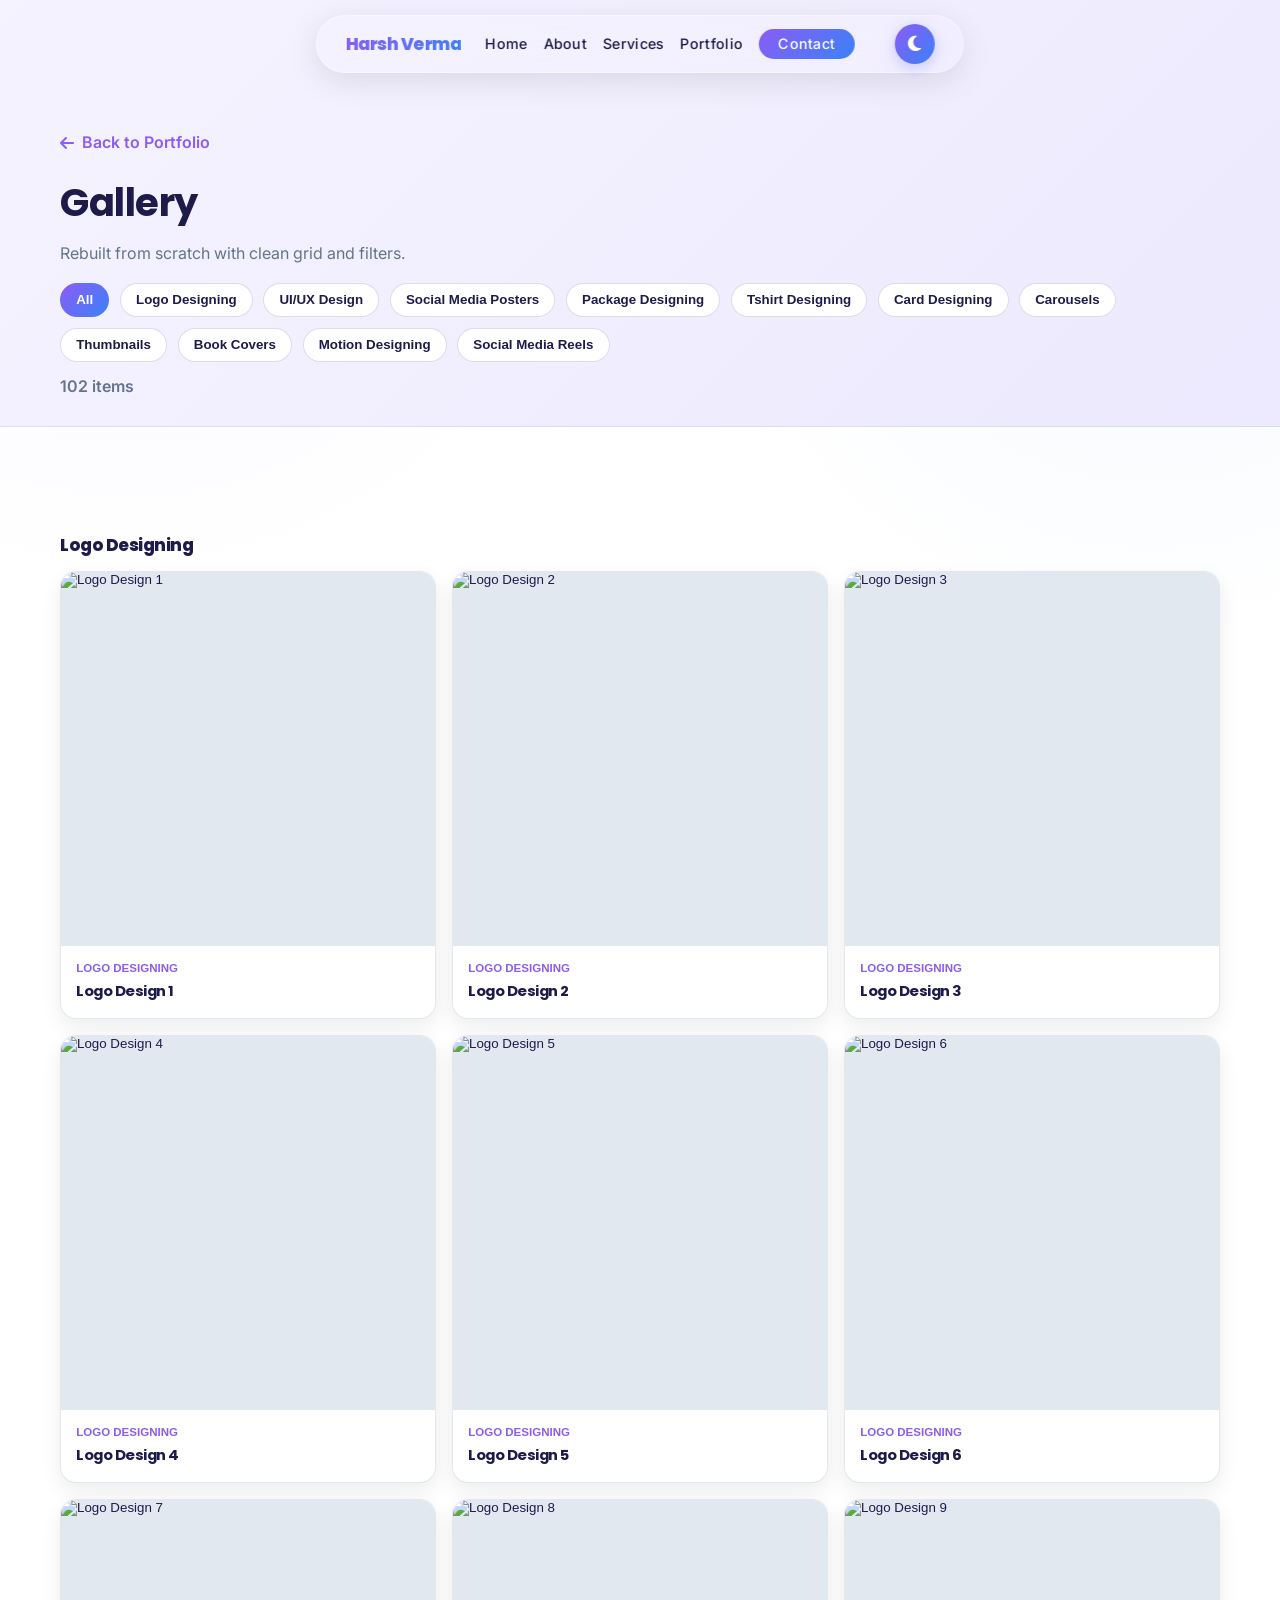
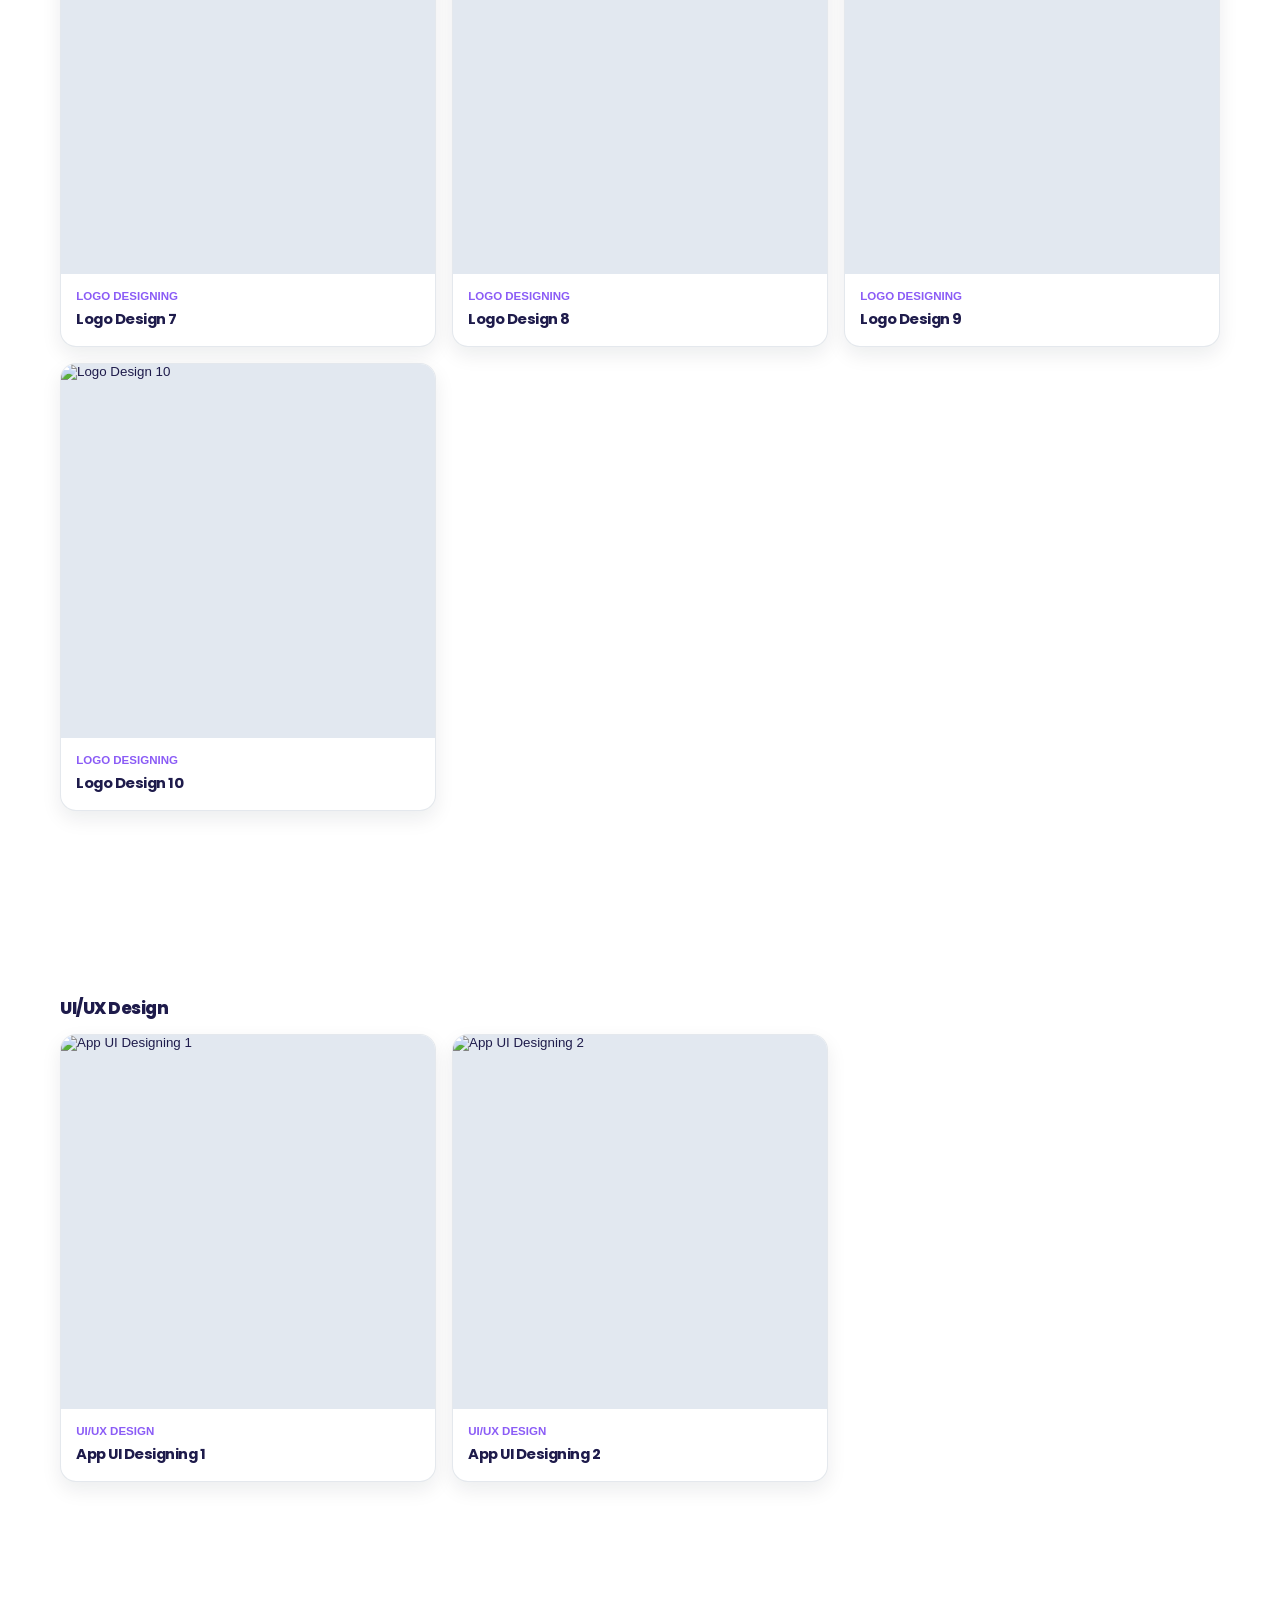
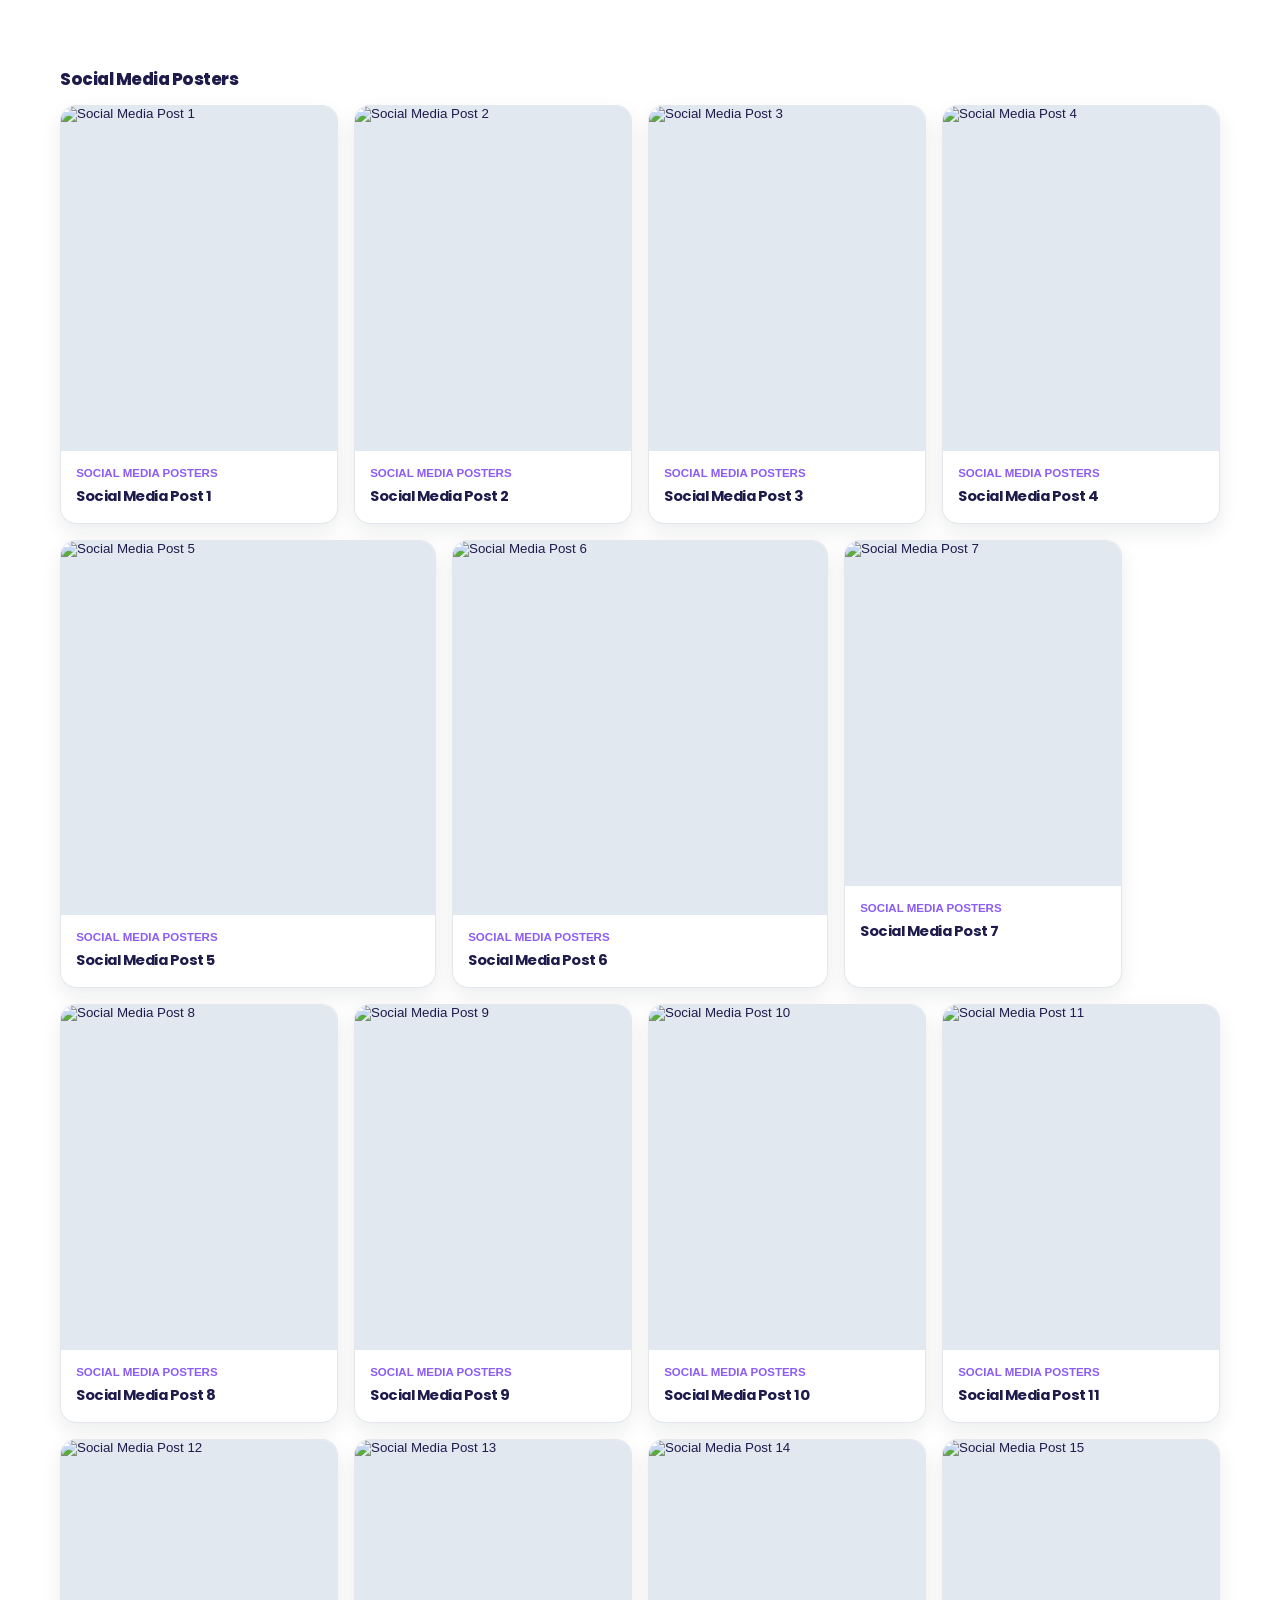
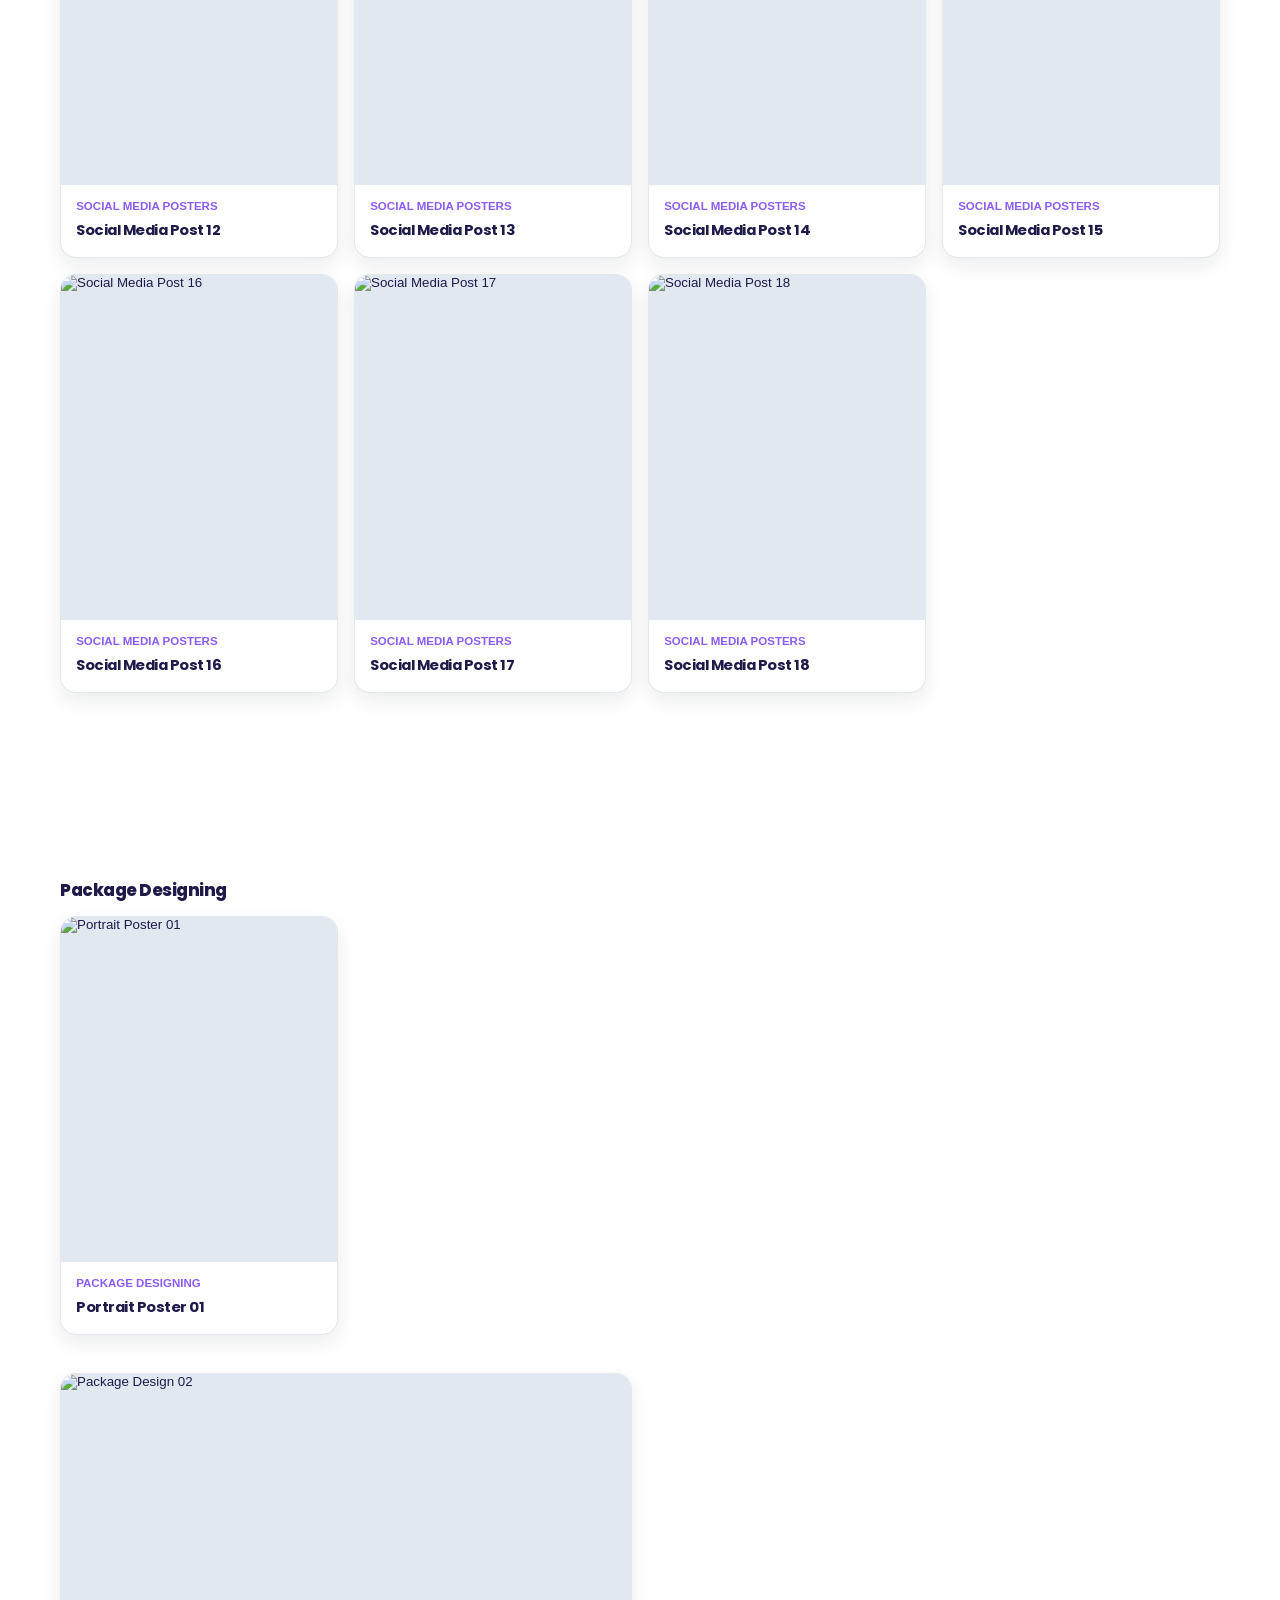
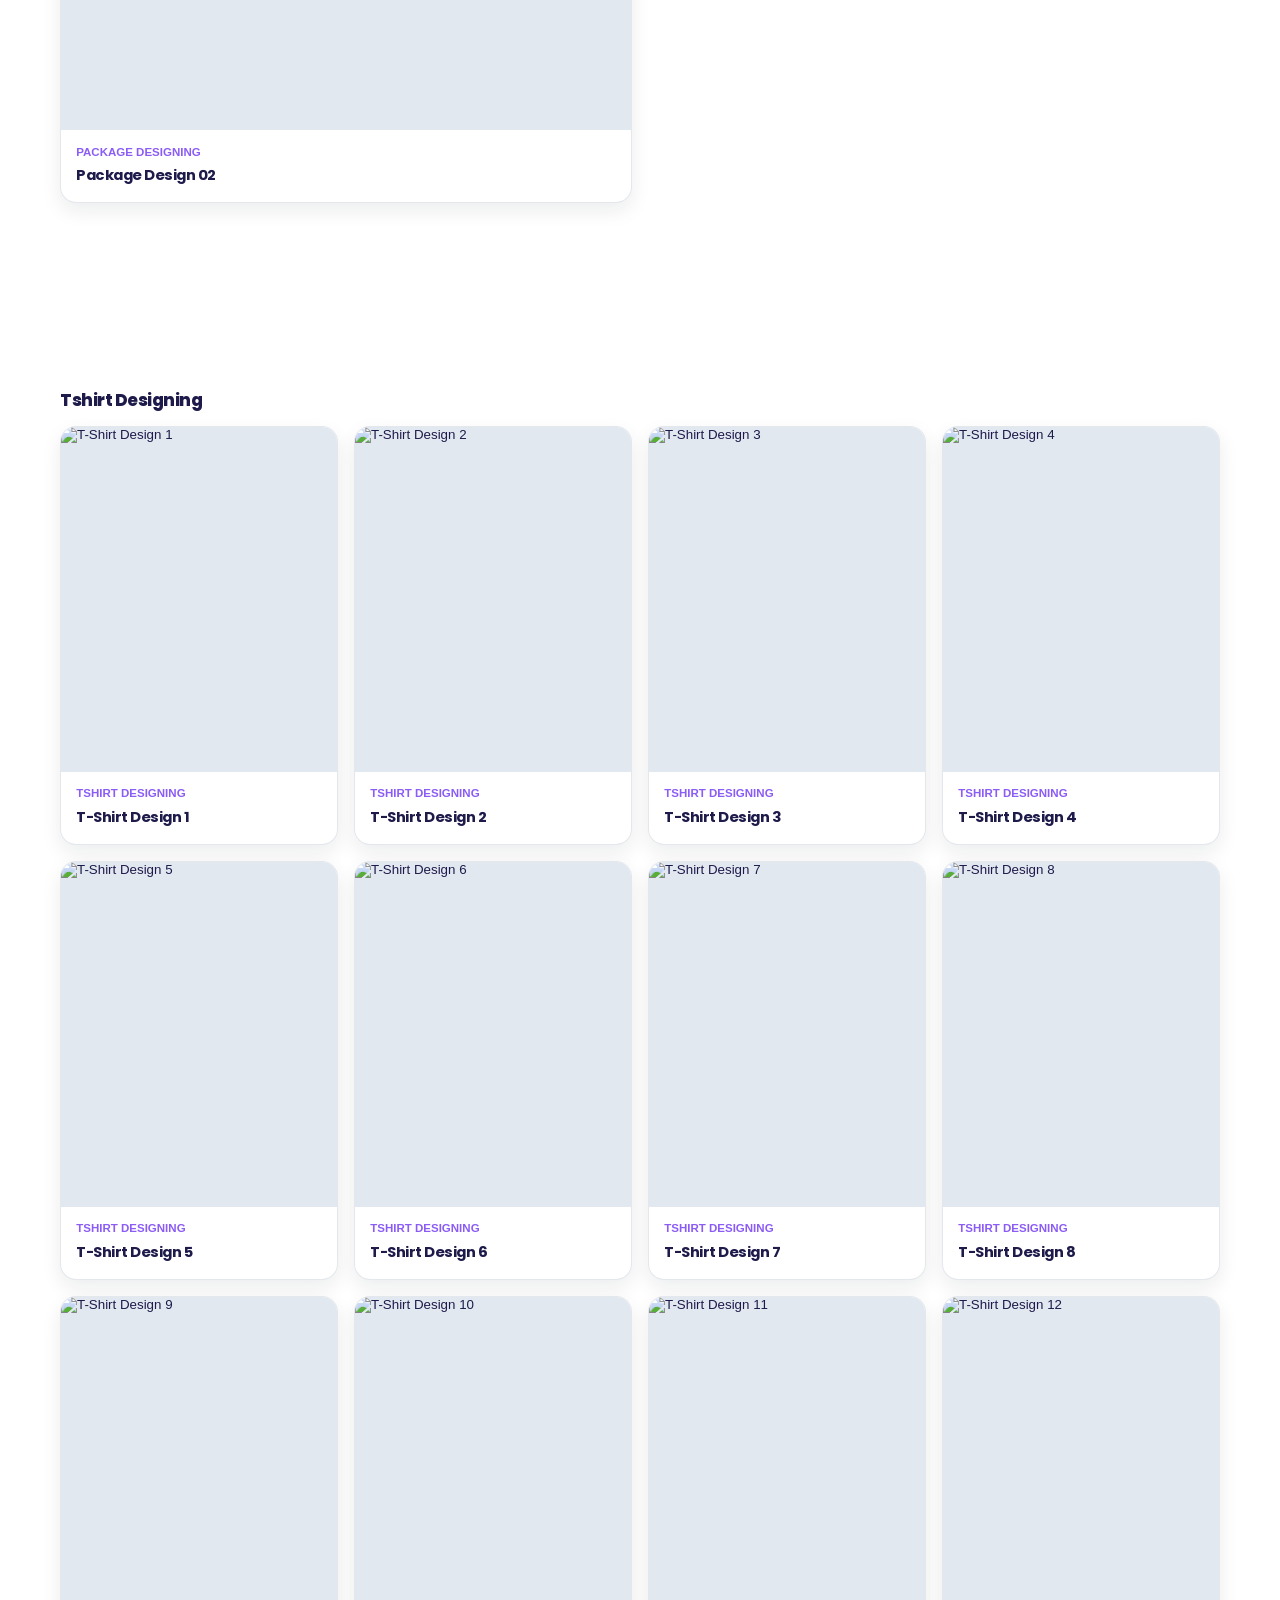
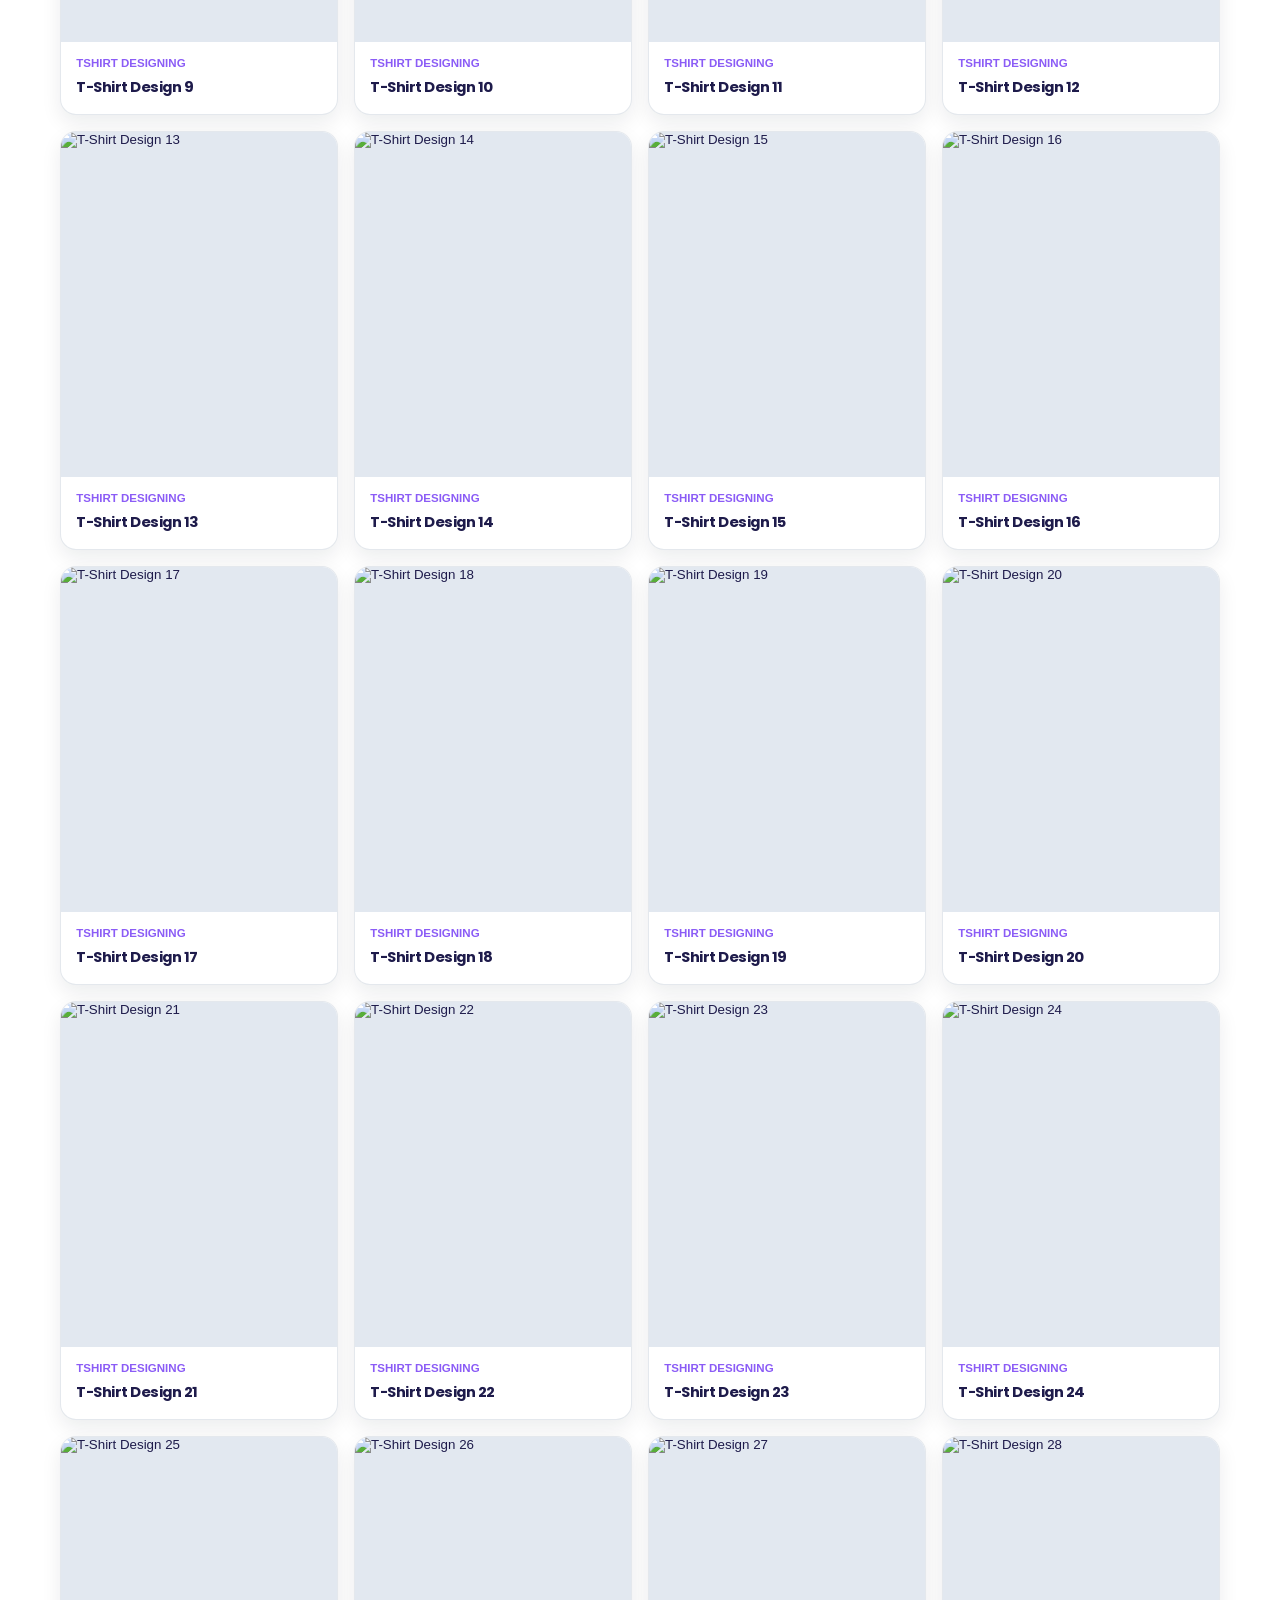
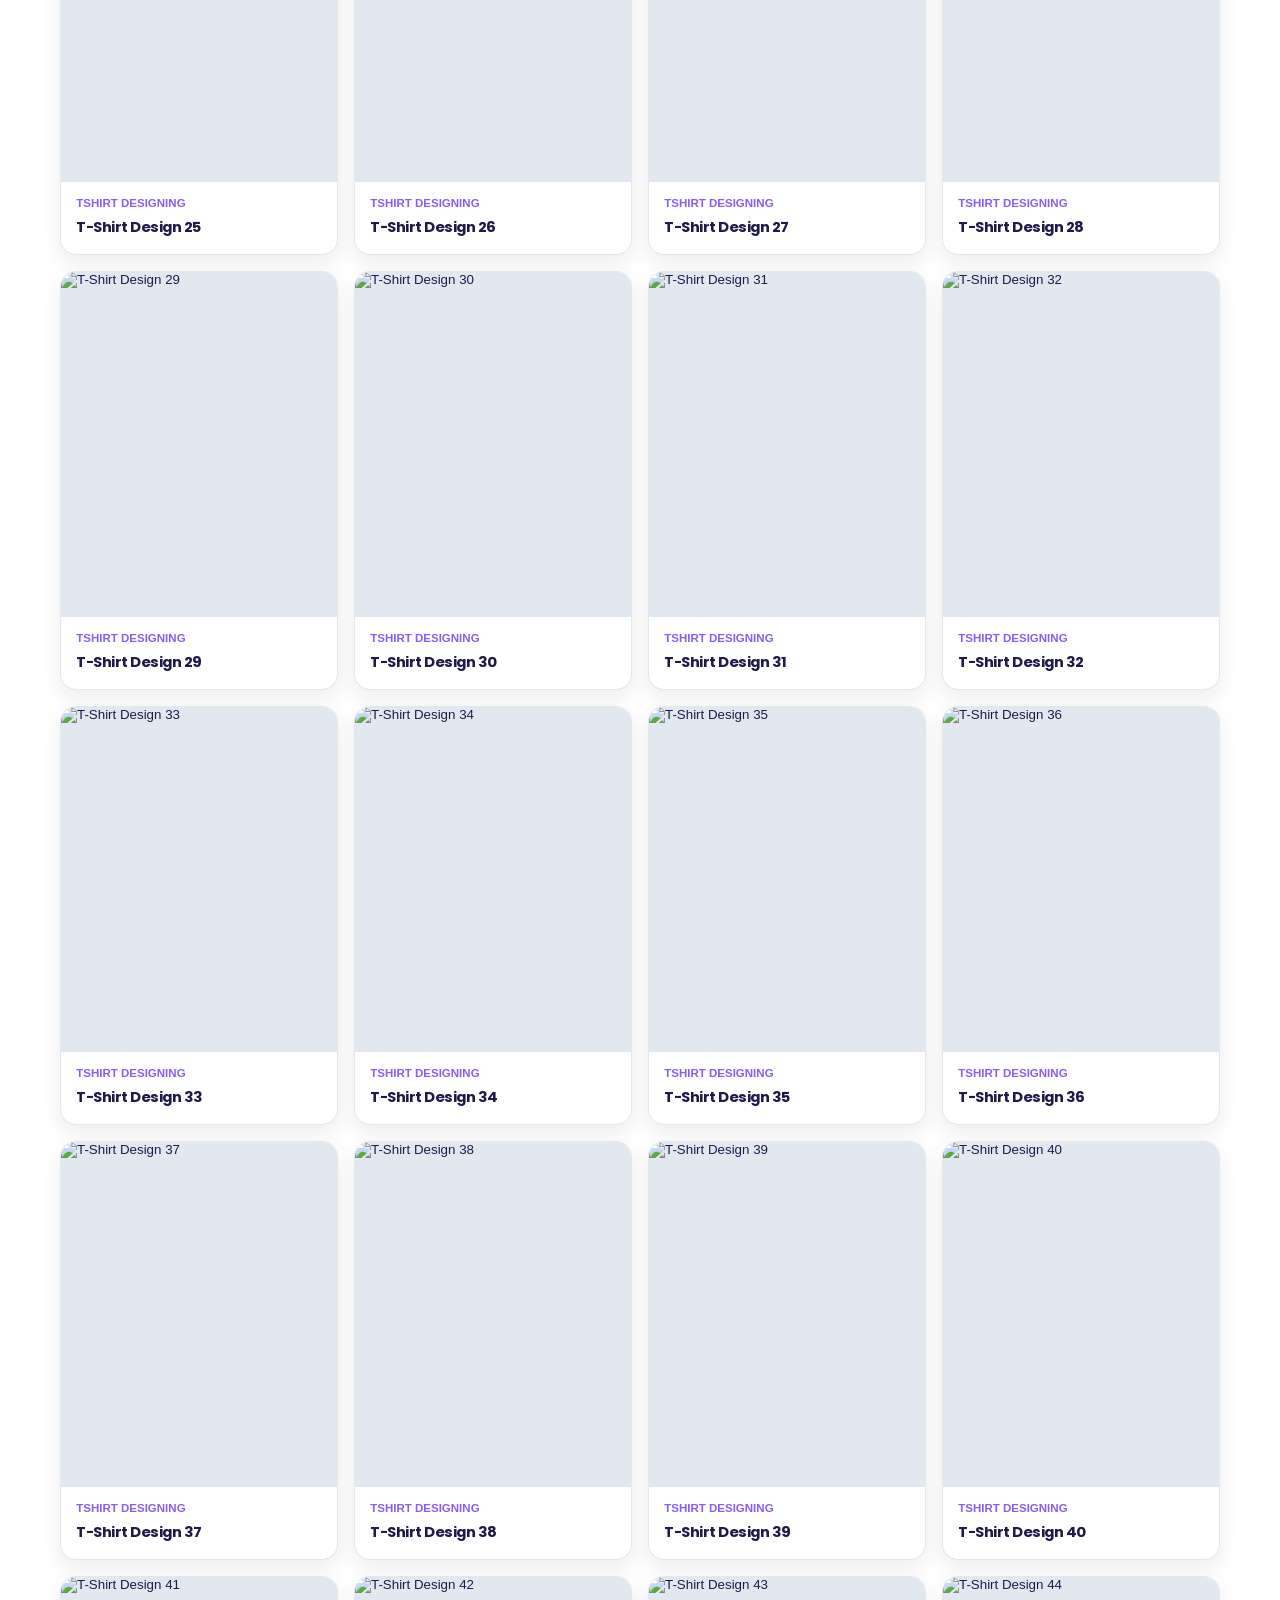
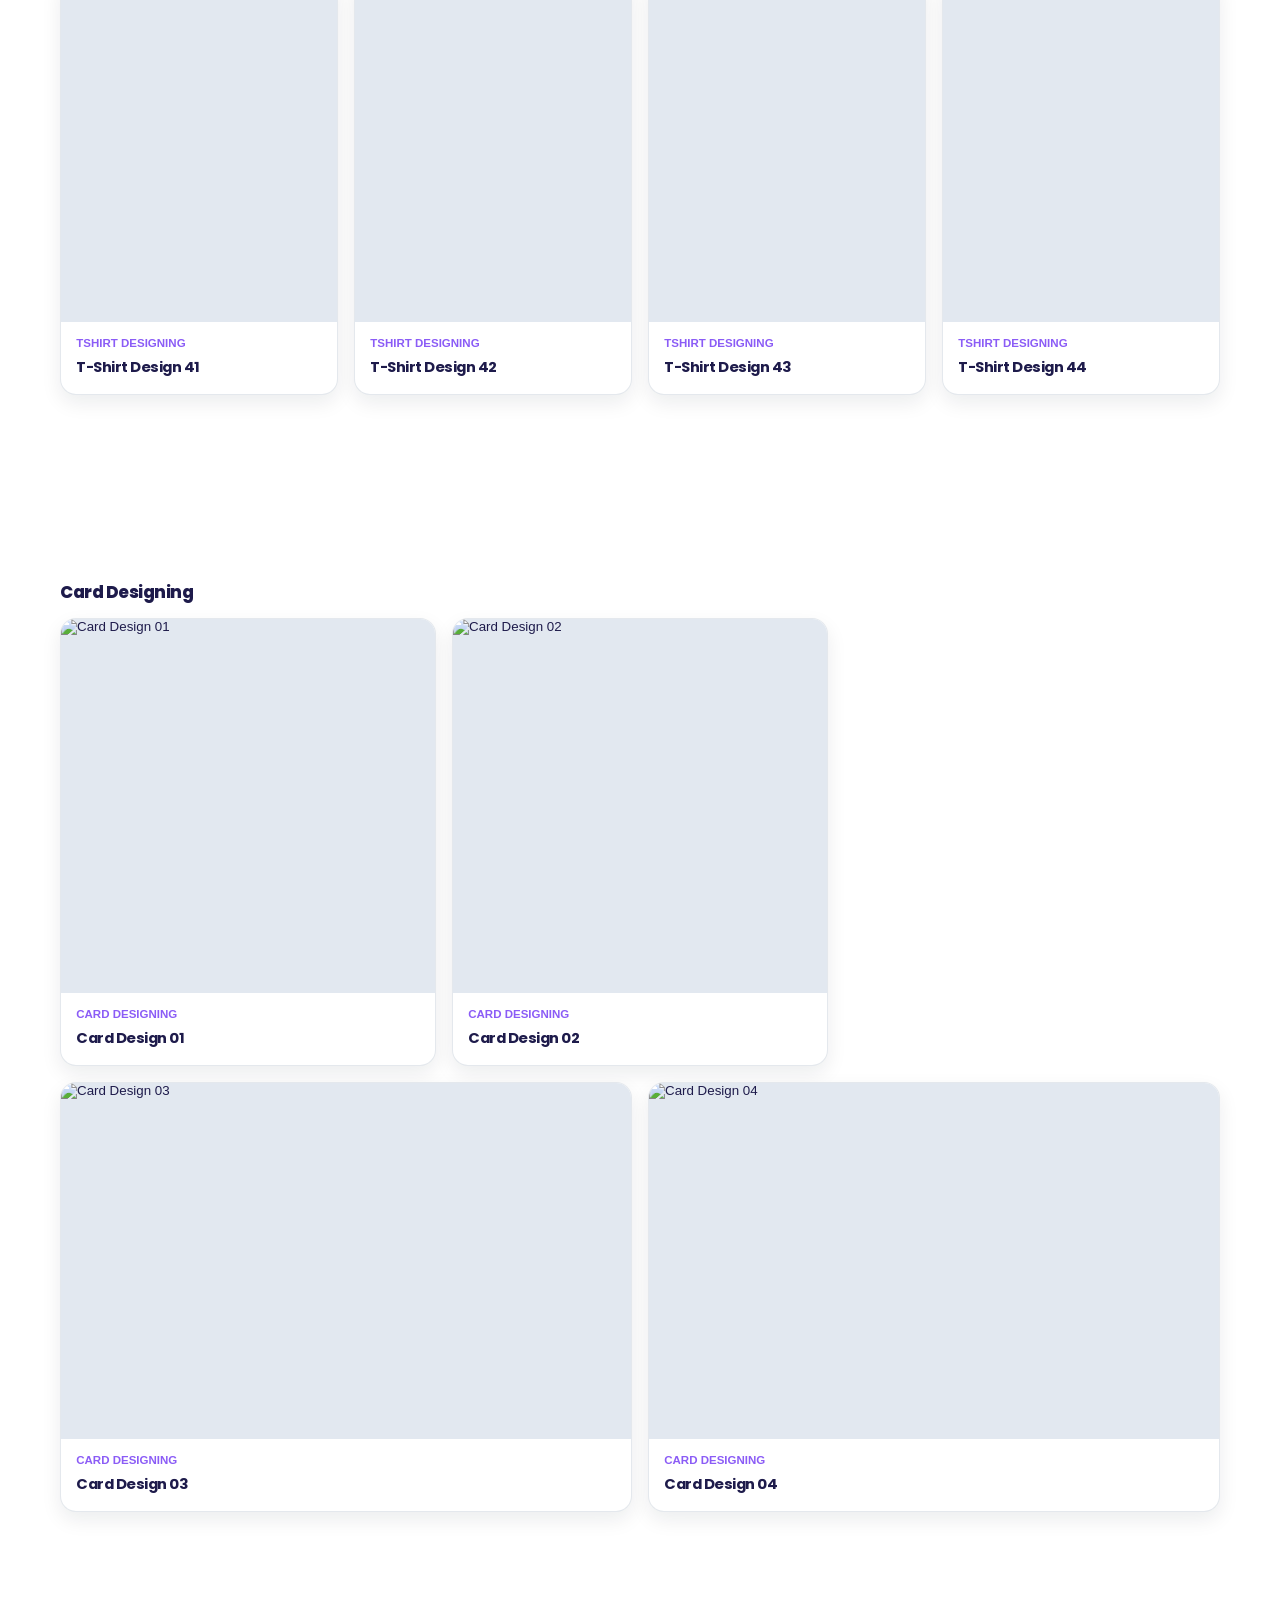
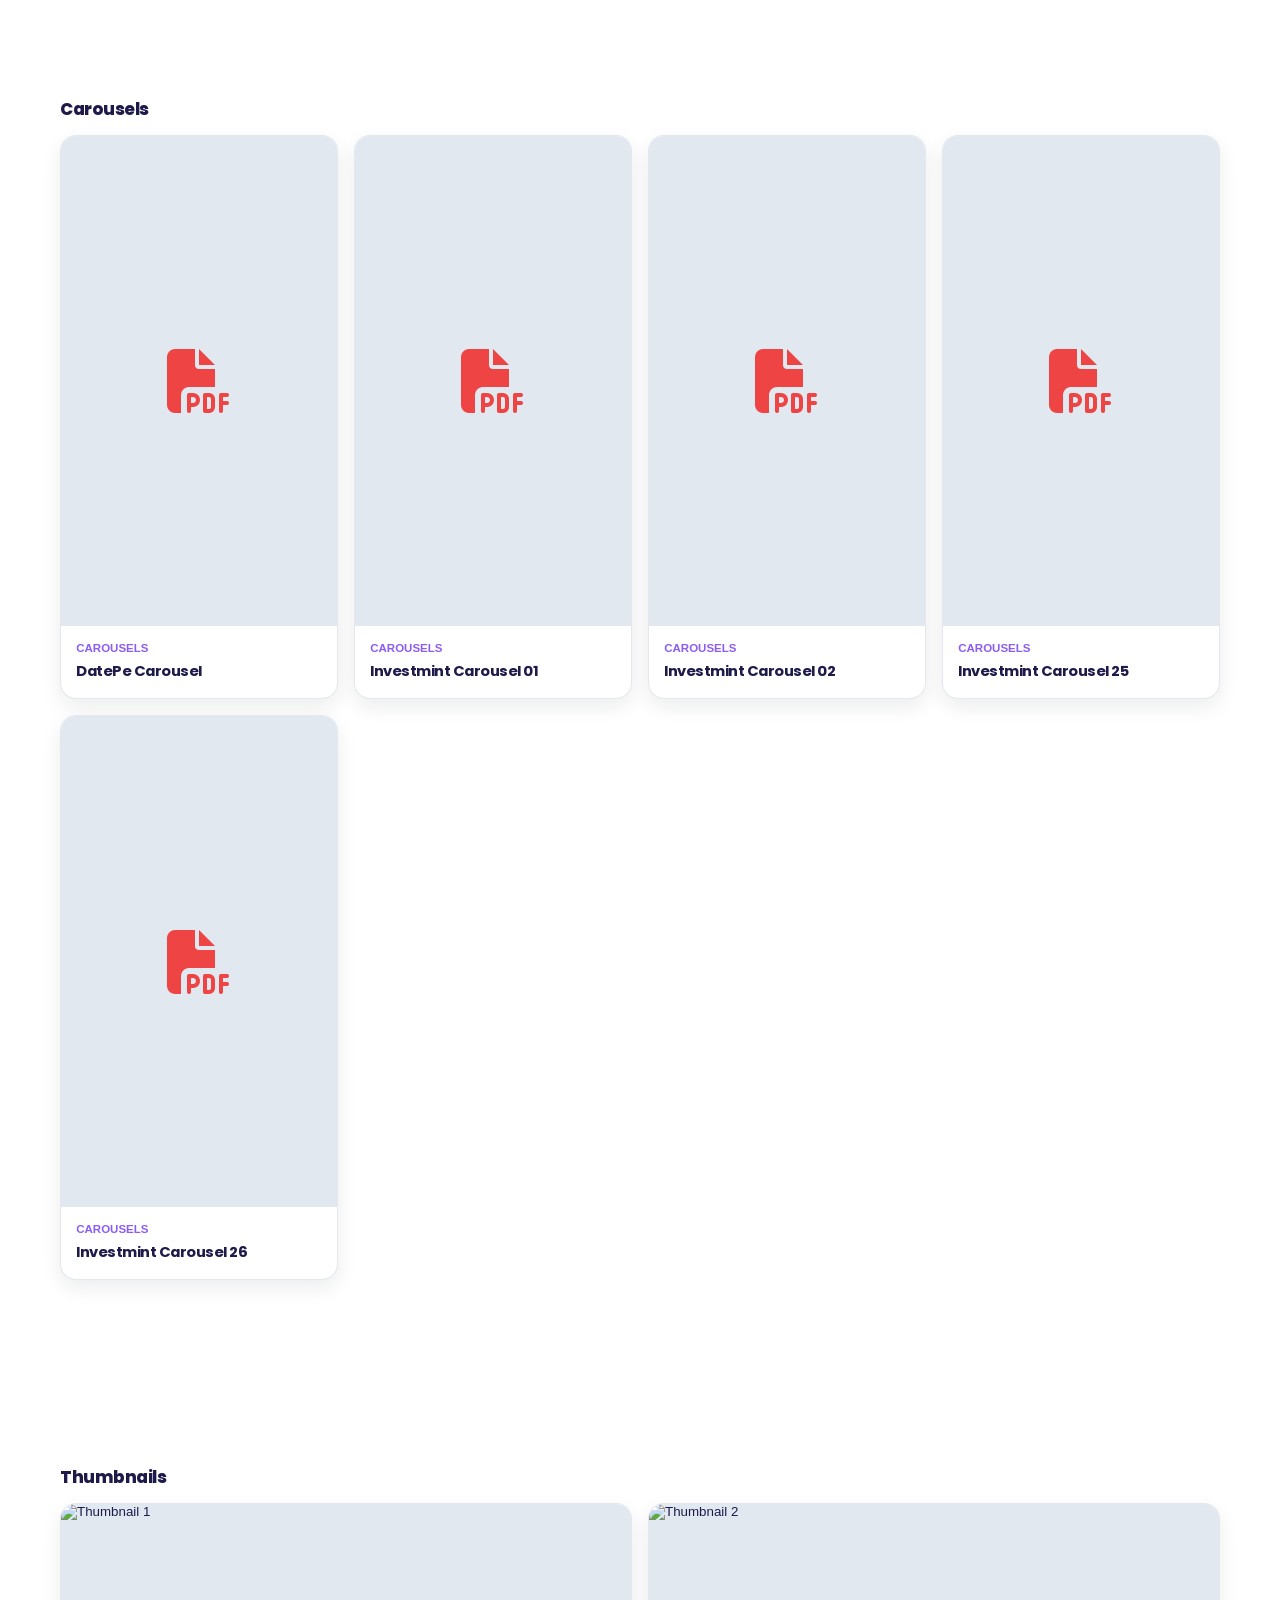
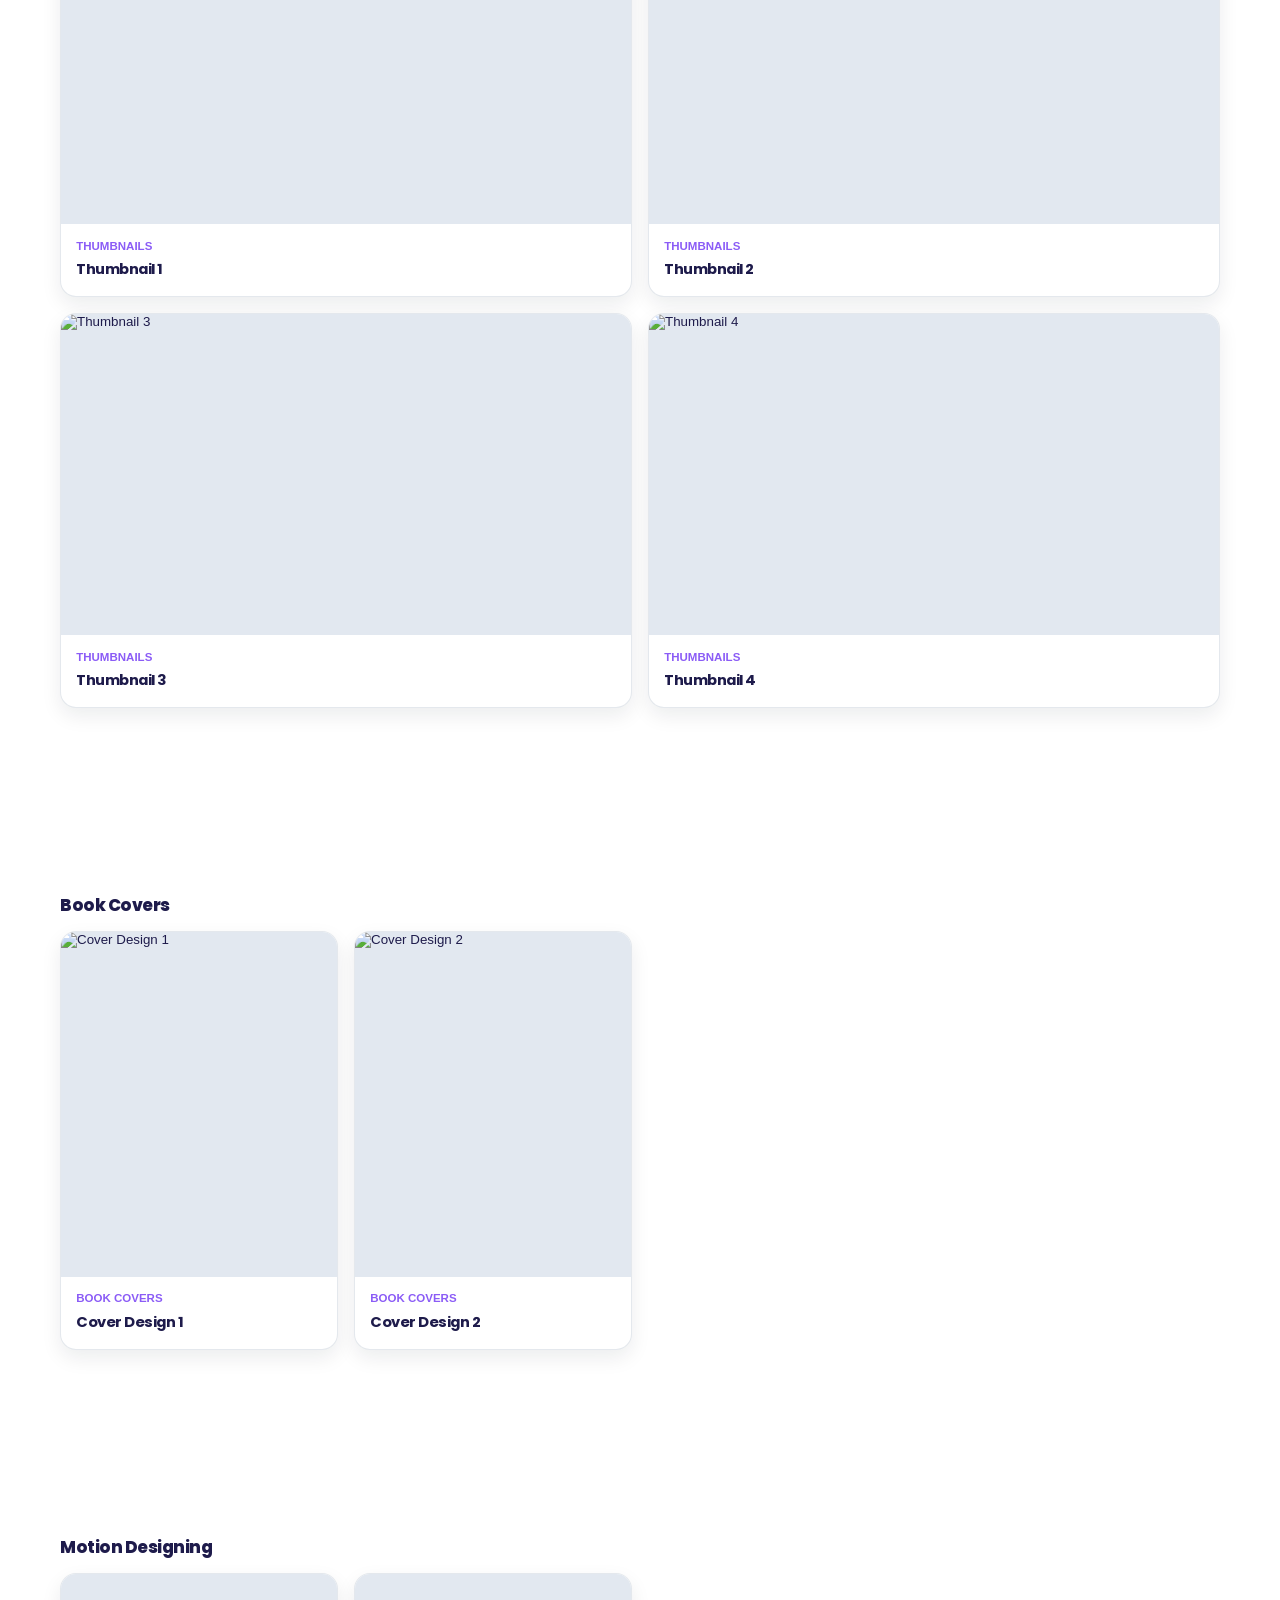
==== portfolio-gallery.html @ 165003ca "Add files via upload" ====
<!DOCTYPE html>
<html lang="en">
<head>
    <meta charset="UTF-8">
    <meta name="viewport" content="width=device-width, initial-scale=1.0">
    <meta name="description" content="Explore Harsh Verma's complete creative portfolio featuring 50+ projects including graphic designs, video edits, t-shirt designs, logos, social media content, and more.">
    <meta name="keywords" content="portfolio gallery, design showcase, video projects, creative work, graphic design portfolio">
    <title>Complete Portfolio Gallery - Harsh Verma | All Creative Projects</title>
    <link rel="stylesheet" href="style.css">
    <link rel="stylesheet" href="gallery-style.css">
    <link rel="stylesheet" href="gallery-rebuild.css">
    <link rel="stylesheet" href="https://cdnjs.cloudflare.com/ajax/libs/font-awesome/6.4.0/css/all.min.css">
    <link rel="stylesheet" href="gallery-v2.css">
    <link rel="preconnect" href="https://fonts.googleapis.com">
    <link rel="preconnect" href="https://fonts.gstatic.com" crossorigin>
    <link href="https://fonts.googleapis.com/css2?family=Inter:wght@300;400;500;600;700;800;900&family=Poppins:wght@300;400;500;600;700;800;900&display=swap" rel="stylesheet">
</head>
<body class="rg2-page">
    <!-- Navigation -->
    <nav class="navbar">
        <div class="container">
            <div class="logo">
                <h2>Harsh Verma</h2>
            </div>
            <ul class="nav-links">
                <li><a href="index.html#home">Home</a></li>
                <li><a href="index.html#about">About</a></li>
                <li><a href="index.html#services">Services</a></li>
                <li><a href="index.html#portfolio">Portfolio</a></li>
                <li><a href="index.html#contact" class="btn-contact">Contact</a></li>
            </ul>
            <div class="theme-toggle" id="themeToggle">
                <i class="fas fa-moon"></i>
            </div>
            <div class="hamburger">
                <span></span>
                <span></span>
                <span></span>
            </div>
        </div>
    </nav>

    <section class="rg2-header">
        <div class="container">
            <a href="index.html#portfolio" class="rg2-back"><i class="fas fa-arrow-left"></i> Back to Portfolio</a>
            <h1>Gallery</h1>
            <p>Rebuilt from scratch with clean grid and filters.</p>
            <div class="rg2-filters" id="rg2Filters">
                <button class="active" data-filter="all">All</button>
                <button data-filter="logo-designing">Logo Designing</button>
                <button data-filter="ui-ux-design">UI/UX Design</button>
                <button data-filter="social-media-posters">Social Media Posters</button>
                <button data-filter="package-designing">Package Designing</button>
                <button data-filter="tshirt-designing">Tshirt Designing</button>
                <button data-filter="card-designing">Card Designing</button>
                <button data-filter="carousels">Carousels</button>
                <button data-filter="thumbnails">Thumbnails</button>
                <button data-filter="book-covers">Book Covers</button>
                <button data-filter="motion-designing">Motion Designing</button>
                <button data-filter="social-media-reels">Social Media Reels</button>
            </div>
            <p class="rg2-count" id="rg2Count">0 items</p>
        </div>
    </section>

    <main class="rg2-main">
        <div class="container">
            <div class="rg2-grid" id="rg2Grid"></div>
        </div>
    </main>

    <div class="rg2-lightbox" id="rg2Lightbox" aria-hidden="true">
        <button class="rg2-close" id="rg2Close" aria-label="Close"><i class="fas fa-times"></i></button>
        <button class="rg2-nav prev" id="rg2Prev" aria-label="Previous"><i class="fas fa-chevron-left"></i></button>
        <button class="rg2-nav next" id="rg2Next" aria-label="Next"><i class="fas fa-chevron-right"></i></button>
        <div class="rg2-lightbox-content">
            <img id="rg2Image" alt="Preview">
            <video id="rg2Video" controls playsinline></video>
            <p id="rg2Caption"></p>
        </div>
    </div>

    <!-- Gallery Header -->
    <section class="gallery-header">
        <div class="container">
            <a href="index.html#portfolio" class="back-link">
                <i class="fas fa-arrow-left"></i> Back to Portfolio
            </a>
            <h1 class="gallery-title">Creative Portfolio</h1>
            <p class="gallery-subtitle">A comprehensive showcase of my design work, video projects, and creative endeavors</p>
            
            <!-- Filter Tabs -->
            <div class="gallery-filters">
                <button class="filter-btn active" data-filter="all">
                    <i class="fas fa-th"></i> All
                </button>
                <button class="filter-btn" data-filter="thumbnail">
                    <i class="fas fa-image"></i> Thumbnails
                </button>
                <button class="filter-btn" data-filter="carousels">
                    <i class="fas fa-layer-group"></i> Carousels
                </button>
                <button class="filter-btn" data-filter="logo">
                    <i class="fas fa-gem"></i> Logo
                </button>
                <button class="filter-btn" data-filter="reels">
                    <i class="fas fa-film"></i> Reels
                </button>
                <button class="filter-btn" data-filter="motion-designing">
                    <i class="fas fa-wand-magic-sparkles"></i> Motion Designing
                </button>
                <button class="filter-btn" data-filter="video-editing">
                    <i class="fas fa-video"></i> Video Editing
                </button>
                <button class="filter-btn" data-filter="posters">
                    <i class="fas fa-file-image"></i> Posters
                </button>
            </div>
        </div>
    </section>

    <!-- Featured Work Section -->
    <section class="featured-section">
        <div class="container">
            <div class="featured-header">
                <span class="section-badge">Featured</span>
                <h2>Best Work</h2>
                <p>Showcasing my most impactful and creative projects</p>
            </div>

            <div class="featured-grid">
                <!-- Featured Item 1 - Large -->
                <div class="featured-item featured-large">
                    <div class="featured-image">
                        <img src="gallery/67e3d948bc11066bee9e7d9a_Black Vintage Cowgirl Illustration T-shirt Design-p-500.png" alt="Featured T-shirt Design">
                        <div class="featured-overlay">
                            <span class="featured-tag">Apparel Design</span>
                            <h3>Vintage Cowgirl Collection</h3>
                            <p>Unique vintage-inspired t-shirt design featuring bold illustrations and classic western aesthetics</p>
                            <button class="featured-btn" onclick="openLightbox('gallery/67e3d948bc11066bee9e7d9a_Black Vintage Cowgirl Illustration T-shirt Design-p-500.png', 'image')">
                                <span>View Full Size</span>
                                <i class="fas fa-arrow-right"></i>
                            </button>
                        </div>
                    </div>
                </div>

                <!-- Featured Item 2 -->
                <div class="featured-item">
                    <div class="featured-image">
                        <img src="gallery/67e506d547947274e8cd16c5_Black and White Monogram Logo.png" alt="Black and White Monogram Logo">
                        <div class="featured-overlay">
                            <span class="featured-tag">Branding</span>
                            <h3>Black and White Monogram Logo</h3>
                            <p>Minimalist black and white logo with timeless appeal</p>
                            <button class="featured-btn" onclick="openLightbox('gallery/67e506d547947274e8cd16c5_Black and White Monogram Logo.png', 'image')">
                                <span>View</span>
                                <i class="fas fa-arrow-right"></i>
                            </button>
                        </div>
                    </div>
                </div>

                <!-- Featured Item 3 -->
                <div class="featured-item">
                    <div class="featured-image">
                        <img src="gallery/CUSTOMIZE VECTOR ART.png" alt="Featured Vector Art">
                        <div class="featured-overlay">
                            <span class="featured-tag">Illustration</span>
                            <h3>Custom Vector Art</h3>
                            <p>Detailed vector illustration with modern aesthetics</p>
                            <button class="featured-btn" onclick="openLightbox('gallery/CUSTOMIZE VECTOR ART.png', 'image')">
                                <span>View</span>
                                <i class="fas fa-arrow-right"></i>
                            </button>
                        </div>
                    </div>
                </div>

                <!-- Featured Item 4 - Wide -->
                <div class="featured-item featured-wide">
                    <div class="featured-image">
                        <img src="gallery/67e3d98c6954ac8098702932_White and Grey Vintage Money Streetwear T-shirt Design-p-500.png" alt="Featured Streetwear">
                        <div class="featured-overlay">
                            <span class="featured-tag">Streetwear</span>
                            <h3>Money Streetwear Design</h3>
                            <p>Bold streetwear design combining vintage elements with contemporary style</p>
                            <button class="featured-btn" onclick="openLightbox('gallery/67e3d98c6954ac8098702932_White and Grey Vintage Money Streetwear T-shirt Design-p-500.png', 'image')">
                                <span>View Full Size</span>
                                <i class="fas fa-arrow-right"></i>
                            </button>
                        </div>
                    </div>
                </div>

                <!-- Featured Item 5 -->
                <div class="featured-item">
                    <div class="featured-image">
                        <img src="gallery/67e504b4c34467f09b9ddffb_Book Cover Epub-p-500.jpg" alt="Featured Book Cover">
                        <div class="featured-overlay">
                            <span class="featured-tag">Publishing</span>
                            <h3>Book Cover Design</h3>
                            <p>Professional book cover with eye-catching design</p>
                            <button class="featured-btn" onclick="openLightbox('gallery/67e504b4c34467f09b9ddffb_Book Cover Epub-p-500.jpg', 'image')">
                                <span>View</span>
                                <i class="fas fa-arrow-right"></i>
                            </button>
                        </div>
                    </div>
                </div>

                <!-- Featured Video -->
                <div class="featured-item">
                    <div class="featured-image">
                        <video src="gallery/Disappearing Trigger Effect.mov" poster="gallery/1.jpg"></video>
                        <div class="video-badge">
                            <i class="fas fa-play"></i>
                            <span>Video</span>
                        </div>
                        <div class="featured-overlay">
                            <span class="featured-tag">Psychology</span>
                            <h3>Disappearing Trigger Effect</h3>
                            <p>Educational video on psychological concepts</p>
                            <button class="featured-btn" onclick="openLightbox('gallery/Disappearing Trigger Effect.mov', 'video')">
                                <span>Watch</span>
                                <i class="fas fa-play"></i>
                            </button>
                        </div>
                    </div>
                </div>
            </div>
        </div>
    </section>

    <!-- Gallery Grid -->
    <section class="gallery-section">
        <div class="container">
            <div class="gallery-grid" id="galleryGrid">
                <!-- All Images from Gallery Folder -->
                <div class="gallery-item" data-type="image">
                    <div class="gallery-item-inner">
                        <img src="gallery/1.jpg" alt="Design 1">
                        <div class="gallery-overlay">
                            <span class="item-type">Design</span>
                            <h3>Professional Work</h3>
                            <button class="view-btn" onclick="openLightbox('gallery/1.jpg', 'image')">
                                <i class="fas fa-search-plus"></i>
                            </button>
                        </div>
                    </div>
                </div>

                <div class="gallery-item" data-type="image">
                    <div class="gallery-item-inner">
                        <img src="gallery/1.png" alt="Design 2">
                        <div class="gallery-overlay">
                            <span class="item-type">Branding</span>
                            <h3>Logo Collection</h3>
                            <button class="view-btn" onclick="openLightbox('gallery/1.png', 'image')">
                                <i class="fas fa-search-plus"></i>
                            </button>
                        </div>
                    </div>
                </div>

                <div class="gallery-item" data-type="image">
                    <div class="gallery-item-inner">
                        <img src="gallery/2.png" alt="Design 3">
                        <div class="gallery-overlay">
                            <span class="item-type">Image</span>
                            <h3>Logo Design</h3>
                            <button class="view-btn" onclick="openLightbox('gallery/2.png', 'image')">
                                <i class="fas fa-search-plus"></i>
                            </button>
                        </div>
                    </div>
                </div>

                <div class="gallery-item" data-type="image">
                    <div class="gallery-item-inner">
                        <img src="gallery/3.png" alt="Design 4">
                        <div class="gallery-overlay">
                            <span class="item-type">Image</span>
                            <h3>Vector Art</h3>
                            <button class="view-btn" onclick="openLightbox('gallery/3.png', 'image')">
                                <i class="fas fa-search-plus"></i>
                            </button>
                        </div>
                    </div>
                </div>

                <div class="gallery-item" data-type="image">
                    <div class="gallery-item-inner">
                        <img src="gallery/4.jpg" alt="Design 5">
                        <div class="gallery-overlay">
                            <span class="item-type">Image</span>
                            <h3>Illustration</h3>
                            <button class="view-btn" onclick="openLightbox('gallery/4.jpg', 'image')">
                                <i class="fas fa-search-plus"></i>
                            </button>
                        </div>
                    </div>
                </div>

                <div class="gallery-item" data-type="image">
                    <div class="gallery-item-inner">
                        <img src="gallery/67e3d948bc11066bee9e7d9a_Black Vintage Cowgirl Illustration T-shirt Design-p-500.png" alt="T-shirt Design">
                        <div class="gallery-overlay">
                            <span class="item-type">Apparel</span>
                            <h3>Vintage Cowgirl T-Shirt</h3>
                            <button class="view-btn" onclick="openLightbox('gallery/67e3d948bc11066bee9e7d9a_Black Vintage Cowgirl Illustration T-shirt Design-p-500.png', 'image')">
                                <i class="fas fa-search-plus"></i>
                            </button>
                        </div>
                    </div>
                </div>

                <div class="gallery-item" data-type="image">
                    <div class="gallery-item-inner">
                        <img src="gallery/67e3d98c6954ac8098702932_White and Grey Vintage Money Streetwear T-shirt Design-p-500.png" alt="Streetwear Design">
                        <div class="gallery-overlay">
                            <span class="item-type">Apparel</span>
                            <h3>Money Streetwear Design</h3>
                            <button class="view-btn" onclick="openLightbox('gallery/67e3d98c6954ac8098702932_White and Grey Vintage Money Streetwear T-shirt Design-p-500.png', 'image')">
                                <i class="fas fa-search-plus"></i>
                            </button>
                        </div>
                    </div>
                </div>

                <div class="gallery-item" data-type="image">
                    <div class="gallery-item-inner">
                        <img src="gallery/67e50419ceae768fbcebc54b_1-p-500.webp" alt="Web Design">
                        <div class="gallery-overlay">
                            <span class="item-type">Image</span>
                            <h3>Web Design</h3>
                            <button class="view-btn" onclick="openLightbox('gallery/67e50419ceae768fbcebc54b_1-p-500.webp', 'image')">
                                <i class="fas fa-search-plus"></i>
                            </button>
                        </div>
                    </div>
                </div>

                <div class="gallery-item" data-type="image">
                    <div class="gallery-item-inner">
                        <img src="gallery/67e504b4c34467f09b9ddffb_Book Cover Epub-p-500.jpg" alt="Book Cover">
                        <div class="gallery-overlay">
                            <span class="item-type">Publishing</span>
                            <h3>Book Cover Design</h3>
                            <button class="view-btn" onclick="openLightbox('gallery/67e504b4c34467f09b9ddffb_Book Cover Epub-p-500.jpg', 'image')">
                                <i class="fas fa-search-plus"></i>
                            </button>
                        </div>
                    </div>
                </div>

                <div class="gallery-item" data-type="image">
                    <div class="gallery-item-inner">
                        <img src="gallery/CMS INVESTMINT/67e504b4c34467f09b9ddffb_Book Cover Epub-p-500 (1).jpg" alt="Book Cover Variant">
                        <div class="gallery-overlay">
                            <span class="item-type">Publishing</span>
                            <h3>Book Cover Variant</h3>
                            <button class="view-btn" onclick="openLightbox('gallery/CMS INVESTMINT/67e504b4c34467f09b9ddffb_Book Cover Epub-p-500 (1).jpg', 'image')">
                                <i class="fas fa-search-plus"></i>
                            </button>
                        </div>
                    </div>
                </div>

                <div class="gallery-item" data-type="image">
                    <div class="gallery-item-inner">
                        <img src="gallery/67e504b66b04f9d7154b42db_$10,000 Side Hustle-p-500.jpg" alt="Side Hustle">
                        <div class="gallery-overlay">
                            <span class="item-type">Image</span>
                            <h3>Marketing Design</h3>
                            <button class="view-btn" onclick="openLightbox('gallery/67e504b66b04f9d7154b42db_$10,000 Side Hustle-p-500.jpg', 'image')">
                                <i class="fas fa-search-plus"></i>
                            </button>
                        </div>
                    </div>
                </div>

                <div class="gallery-item" data-type="image">
                    <div class="gallery-item-inner">
                        <img src="gallery/67e50633d5fcce251c11c7c4_6-p-500.png" alt="Creative Design">
                        <div class="gallery-overlay">
                            <span class="item-type">Image</span>
                            <h3>Creative Art</h3>
                            <button class="view-btn" onclick="openLightbox('gallery/67e50633d5fcce251c11c7c4_6-p-500.png', 'image')">
                                <i class="fas fa-search-plus"></i>
                            </button>
                        </div>
                    </div>
                </div>

                <div class="gallery-item" data-type="image">
                    <div class="gallery-item-inner">
                        <img src="gallery/67e506d547947274e8cd16c5_Black and White Monogram Logo.png" alt="Black and White Monogram Logo">
                        <div class="gallery-overlay">
                            <span class="item-type">Image</span>
                            <h3>Black and White Monogram Logo</h3>
                            <button class="view-btn" onclick="openLightbox('gallery/67e506d547947274e8cd16c5_Black and White Monogram Logo.png', 'image')">
                                <i class="fas fa-search-plus"></i>
                            </button>
                        </div>
                    </div>
                </div>

                <div class="gallery-item" data-type="image">
                    <div class="gallery-item-inner">
                        <img src="gallery/CUSTOMIZE VECTOR ART.png" alt="Vector Art">
                        <div class="gallery-overlay">
                            <span class="item-type">Image</span>
                            <h3>Custom Vector Art</h3>
                            <button class="view-btn" onclick="openLightbox('gallery/CUSTOMIZE VECTOR ART.png', 'image')">
                                <i class="fas fa-search-plus"></i>
                            </button>
                        </div>
                    </div>
                </div>

                <div class="gallery-item" data-type="image">
                    <div class="gallery-item-inner">
                        <img src="gallery/photo_6129514610747885012_y.jpg" alt="Photo Design">
                        <div class="gallery-overlay">
                            <span class="item-type">Image</span>
                            <h3>Photo Design</h3>
                            <button class="view-btn" onclick="openLightbox('gallery/photo_6129514610747885012_y.jpg', 'image')">
                                <i class="fas fa-search-plus"></i>
                            </button>
                        </div>
                    </div>
                </div>

                <div class="gallery-item" data-type="image">
                    <div class="gallery-item-inner">
                        <img src="gallery/photo_6129514610747885015_y.jpg" alt="Photo Design 2">
                        <div class="gallery-overlay">
                            <span class="item-type">Image</span>
                            <h3>Creative Photo</h3>
                            <button class="view-btn" onclick="openLightbox('gallery/photo_6129514610747885015_y.jpg', 'image')">
                                <i class="fas fa-search-plus"></i>
                            </button>
                        </div>
                    </div>
                </div>

                <div class="gallery-item" data-type="image">
                    <div class="gallery-item-inner">
                        <img src="gallery/photo_6129514610747885018_y.jpg" alt="Photo Design 3">
                        <div class="gallery-overlay">
                            <span class="item-type">Image</span>
                            <h3>Photo Edit</h3>
                            <button class="view-btn" onclick="openLightbox('gallery/photo_6129514610747885018_y.jpg', 'image')">
                                <i class="fas fa-search-plus"></i>
                            </button>
                        </div>
                    </div>
                </div>

                <div class="gallery-item" data-type="image">
                    <div class="gallery-item-inner">
                        <img src="gallery/photo_6215087144016399167_y.jpg" alt="Photo Design 4">
                        <div class="gallery-overlay">
                            <span class="item-type">Image</span>
                            <h3>Design Work</h3>
                            <button class="view-btn" onclick="openLightbox('gallery/photo_6215087144016399167_y.jpg', 'image')">
                                <i class="fas fa-search-plus"></i>
                            </button>
                        </div>
                    </div>
                </div>

                <div class="gallery-item" data-type="image">
                    <div class="gallery-item-inner">
                        <img src="gallery/photo_6215087144016399168_y.jpg" alt="Photo Design 5">
                        <div class="gallery-overlay">
                            <span class="item-type">Image</span>
                            <h3>Design Portfolio</h3>
                            <button class="view-btn" onclick="openLightbox('gallery/photo_6215087144016399168_y.jpg', 'image')">
                                <i class="fas fa-search-plus"></i>
                            </button>
                        </div>
                    </div>
                </div>

                <div class="gallery-item" data-type="image">
                    <div class="gallery-item-inner">
                        <img src="gallery/CMS INVESTMINT/POST.png" alt="Social Media Post">
                        <div class="gallery-overlay">
                            <span class="item-type">Social Media</span>
                            <h3>Investment Content</h3>
                            <button class="view-btn" onclick="openLightbox('gallery/CMS INVESTMINT/POST.png', 'image')">
                                <i class="fas fa-search-plus"></i>
                            </button>
                        </div>
                    </div>
                </div>

                <div class="gallery-item" data-type="image">
                    <div class="gallery-item-inner">
                        <img src="gallery/CMS INVESTMINT/POST (1).png" alt="Social Media Post 2">
                        <div class="gallery-overlay">
                            <span class="item-type">Image</span>
                            <h3>Social Media Design</h3>
                            <button class="view-btn" onclick="openLightbox('gallery/CMS INVESTMINT/POST (1).png', 'image')">
                                <i class="fas fa-search-plus"></i>
                            </button>
                        </div>
                    </div>
                </div>

                <div class="gallery-item" data-type="image">
                    <div class="gallery-item-inner">
                        <img src="gallery/D1.png" alt="Design Work">
                        <div class="gallery-overlay">
                            <span class="item-type">Design</span>
                            <h3>Creative Design</h3>
                            <button class="view-btn" onclick="openLightbox('gallery/D1.png', 'image')">
                                <i class="fas fa-search-plus"></i>
                            </button>
                        </div>
                    </div>
                </div>

                <div class="gallery-item" data-type="image">
                    <div class="gallery-item-inner">
                        <img src="gallery/67e504b4c34467f09b9ddffb_Book Cover Epub-p-500.jpg" alt="Book Cover 2">
                        <div class="gallery-overlay">
                            <span class="item-type">Publishing</span>
                            <h3>Epub Book Cover</h3>
                            <button class="view-btn" onclick="openLightbox('gallery/67e504b4c34467f09b9ddffb_Book Cover Epub-p-500.jpg', 'image')">
                                <i class="fas fa-search-plus"></i>
                            </button>
                        </div>
                    </div>
                </div>

                <!-- All Videos from Gallery Folder -->
                <div class="gallery-item" data-type="video">
                    <div class="gallery-item-inner">
                        <video src="gallery/Disappearing Trigger Effect.mov" poster="gallery/1.jpg"></video>
                        <div class="gallery-overlay">
                            <span class="item-type">Psychology</span>
                            <h3>Disappearing Trigger Effect</h3>
                            <button class="view-btn" onclick="openLightbox('gallery/Disappearing Trigger Effect.mov', 'video')">
                                <i class="fas fa-play"></i>
                            </button>
                        </div>
                        <div class="video-indicator">
                            <i class="fas fa-play-circle"></i>
                        </div>
                    </div>
                </div>

                <div class="gallery-item" data-type="video">
                    <div class="gallery-item-inner">
                        <video src="gallery/document_6253750791346067424.mp4" poster="gallery/2.png"></video>
                        <div class="gallery-overlay">
                            <span class="item-type">Video Edit</span>
                            <h3>Creative Content 1</h3>
                            <button class="view-btn" onclick="openLightbox('gallery/document_6253750791346067424.mp4', 'video')">
                                <i class="fas fa-play"></i>
                            </button>
                        </div>
                        <div class="video-indicator">
                            <i class="fas fa-play-circle"></i>
                        </div>
                    </div>
                </div>

                <div class="gallery-item" data-type="video">
                    <div class="gallery-item-inner">
                        <video src="gallery/document_6253750791346067425.mp4" poster="gallery/3.png"></video>
                        <div class="gallery-overlay">
                            <span class="item-type">Video</span>
                            <h3>Video Project 2</h3>
                            <button class="view-btn" onclick="openLightbox('gallery/document_6253750791346067425.mp4', 'video')">
                                <i class="fas fa-play"></i>
                            </button>
                        </div>
                        <div class="video-indicator">
                            <i class="fas fa-play-circle"></i>
                        </div>
                    </div>
                </div>

                <div class="gallery-item" data-type="video">
                    <div class="gallery-item-inner">
                        <video src="gallery/document_6253750791346067426.mp4" poster="gallery/4.jpg"></video>
                        <div class="gallery-overlay">
                            <span class="item-type">Video</span>
                            <h3>Video Project 3</h3>
                            <button class="view-btn" onclick="openLightbox('gallery/document_6253750791346067426.mp4', 'video')">
                                <i class="fas fa-play"></i>
                            </button>
                        </div>
                        <div class="video-indicator">
                            <i class="fas fa-play-circle"></i>
                        </div>
                    </div>
                </div>

                <div class="gallery-item" data-type="video">
                    <div class="gallery-item-inner">
                        <video src="gallery/document_6253750791346067427.mp4" poster="gallery/1.png"></video>
                        <div class="gallery-overlay">
                            <span class="item-type">Video</span>
                            <h3>Video Project 4</h3>
                            <button class="view-btn" onclick="openLightbox('gallery/document_6253750791346067427.mp4', 'video')">
                                <i class="fas fa-play"></i>
                            </button>
                        </div>
                        <div class="video-indicator">
                            <i class="fas fa-play-circle"></i>
                        </div>
                    </div>
                </div>

                <div class="gallery-item" data-type="video">
                    <div class="gallery-item-inner">
                        <video src="gallery/document_6255618642558328277.mp4" poster="gallery/2.png"></video>
                        <div class="gallery-overlay">
                            <span class="item-type">Video</span>
                            <h3>Video Project 5</h3>
                            <button class="view-btn" onclick="openLightbox('gallery/document_6255618642558328277.mp4', 'video')">
                                <i class="fas fa-play"></i>
                            </button>
                        </div>
                        <div class="video-indicator">
                            <i class="fas fa-play-circle"></i>
                        </div>
                    </div>
                </div>

                <div class="gallery-item" data-type="video">
                    <div class="gallery-item-inner">
                        <video src="gallery/Emotional Scar Planting – किसी के दिमाग में ऐसी छा.mov" poster="gallery/3.png"></video>
                        <div class="gallery-overlay">
                            <span class="item-type">Video</span>
                            <h3>Emotional Scar Planting</h3>
                            <button class="view-btn" onclick="openLightbox('gallery/Emotional Scar Planting – किसी के दिमाग में ऐसी छा.mov', 'video')">
                                <i class="fas fa-play"></i>
                            </button>
                        </div>
                        <div class="video-indicator">
                            <i class="fas fa-play-circle"></i>
                        </div>
                    </div>
                </div>

                <div class="gallery-item" data-type="video">
                    <div class="gallery-item-inner">
                        <video src="gallery/Guilt Loop – किसी को उनकी ही गलती से कंट्रोल करो.mov" poster="gallery/4.jpg"></video>
                        <div class="gallery-overlay">
                            <span class="item-type">Video</span>
                            <h3>Guilt Loop</h3>
                            <button class="view-btn" onclick="openLightbox('gallery/Guilt Loop – किसी को उनकी ही गलती से कंट्रोल करो.mov', 'video')">
                                <i class="fas fa-play"></i>
                            </button>
                        </div>
                        <div class="video-indicator">
                            <i class="fas fa-play-circle"></i>
                        </div>
                    </div>
                </div>

                <div class="gallery-item" data-type="video">
                    <div class="gallery-item-inner">
                        <video src="gallery/Reverse Jealousy Trick – बिना कुछ बोले किसी को जला.mov" poster="gallery/1.jpg"></video>
                        <div class="gallery-overlay">
                            <span class="item-type">Video</span>
                            <h3>Reverse Jealousy Trick</h3>
                            <button class="view-btn" onclick="openLightbox('gallery/Reverse Jealousy Trick – बिना कुछ बोले किसी को जला.mov', 'video')">
                                <i class="fas fa-play"></i>
                            </button>
                        </div>
                        <div class="video-indicator">
                            <i class="fas fa-play-circle"></i>
                        </div>
                    </div>
                </div>

                <!-- PDFs - Only 2 Investmint Carousel PDFs -->
                <div class="gallery-item" data-type="pdf">
                    <div class="gallery-item-inner pdf-item">
                        <div class="pdf-icon">
                            <i class="fas fa-file-pdf"></i>
                        </div>
                        <div class="gallery-overlay">
                            <span class="item-type">Document</span>
                            <h3>Investmint Carousel 1</h3>
                            <button class="view-btn" onclick="openPDF('gallery/CMS INVESTMINT/Investmint 1.pdf')">
                                <i class="fas fa-eye"></i>
                            </button>
                        </div>
                    </div>
                </div>

                <div class="gallery-item" data-type="pdf">
                    <div class="gallery-item-inner pdf-item">
                        <div class="pdf-icon">
                            <i class="fas fa-file-pdf"></i>
                        </div>
                        <div class="gallery-overlay">
                            <span class="item-type">Document</span>
                            <h3>Investmint Carousel 2</h3>
                            <button class="view-btn" onclick="openPDF('gallery/CMS INVESTMINT/Investmint 2.pdf')">
                                <i class="fas fa-eye"></i>
                            </button>
                        </div>
                    </div>
                </div>
            </div>
        </div>
    </section>

    <!-- Lightbox -->
    <div id="lightbox" class="lightbox">
        <button class="lightbox-close" id="lightboxClose" aria-label="Close preview">
            <i class="fas fa-times"></i>
        </button>
        <button class="lightbox-nav prev" id="lightboxPrev" aria-label="Previous item">
            <i class="fas fa-chevron-left"></i>
        </button>
        <button class="lightbox-nav next" id="lightboxNext" aria-label="Next item">
            <i class="fas fa-chevron-right"></i>
        </button>
        <div class="lightbox-content">
            <img id="lightboxImage" src="" alt="">
            <video id="lightboxVideo" controls></video>
            <div class="lightbox-caption" id="lightboxCaption"></div>
        </div>
    </div>

    <script src="script.js"></script>
    <script src="gallery-v2.js"></script>
</body>
</html>
---- style.css ----
/* ===== Global Styles ===== */
* {
    margin: 0;
    padding: 0;
    box-sizing: border-box;
}

:root {
    --magnolia: #eae4e9ff;
    --linen: #fff1e6ff;
    --misty-rose: #fde2e4ff;
    --mimi-pink: #fad2e1ff;
    --mint-cream: #e2ece9ff;
    --light-blue: #bee1e6ff;
    --isabelline: #f0efebff;
    --lavender-web: #dfe7fdff;
    --periwinkle: #cddafdff;
    
    /* Premium Creative Designer Colors */
    --primary-color: #8b5cf6;
    --secondary-color: #6d28d9;
    --accent-color: #f59e0b;
    --dark-color: #1e1b4b;
    --light-color: #f5f3ff;
    --text-color: #1e1b4b;
    --text-light: #64748b;
    --white: #ffffff;
    --gradient: linear-gradient(135deg, #8b5cf6 0%, #3b82f6 100%);
    --gradient-alt: linear-gradient(135deg, #f59e0b 0%, #ef4444 100%);
    --gradient-bg: linear-gradient(135deg, #f5f3ff 0%, #ede9fe 50%, #dbeafe 100%);
    --shadow: 0 10px 30px rgba(139, 92, 246, 0.18);
    --shadow-hover: 0 20px 50px rgba(139, 92, 246, 0.32);
}

/* Dark Theme Colors */
body.dark-theme {
    --primary-color: #a78bfa;
    --secondary-color: #8b5cf6;
    --accent-color: #fbbf24;
    --dark-color: #ede9fe;
    --light-color: #0d0a1a;
    --text-color: #ede9fe;
    --text-light: #94a3b8;
    --white: #130d2b;
    --gradient: linear-gradient(135deg, #a78bfa 0%, #60a5fa 100%);
    --gradient-alt: linear-gradient(135deg, #fbbf24 0%, #f97316 100%);
    --gradient-bg: linear-gradient(135deg, #1e1b4b 0%, #1e3a8a 100%);
    --shadow: 0 10px 30px rgba(167, 139, 250, 0.25);
    --shadow-hover: 0 20px 50px rgba(167, 139, 250, 0.4);
}

html {
    scroll-behavior: smooth;
}

body {
    font-family: 'Inter', -apple-system, BlinkMacSystemFont, 'Segoe UI', sans-serif;
    line-height: 1.6;
    color: var(--text-color);
    background-color: var(--white);
    transition: background-color 0.3s ease, color 0.3s ease;
}

.skip-link {
    position: fixed;
    top: 14px;
    left: 14px;
    transform: translateY(-140%);
    background: var(--dark-color);
    color: #fff;
    padding: 0.8rem 1rem;
    border-radius: 12px;
    text-decoration: none;
    z-index: 2000;
    transition: transform 0.2s ease;
}

.skip-link:focus {
    transform: translateY(0);
}

a:focus-visible,
button:focus-visible,
.tab-item:focus-visible,
.project-link:focus-visible {
    outline: 3px solid rgba(139, 92, 246, 0.45);
    outline-offset: 3px;
}

h1, h2, h3, h4, h5, h6 {
    font-family: 'Poppins', sans-serif;
    font-weight: 700;
    letter-spacing: -0.5px;
}

.container {
    max-width: 1200px;
    margin: 0 auto;
    padding: 0 20px;
}

/* ===== Navigation ===== */
.navbar {
    position: fixed;
    top: 15px;
    left: 50%;
    transform: translateX(-50%);
    width: auto;
    max-width: none;
    background: rgba(255, 255, 255, 0.1);
    backdrop-filter: blur(20px);
    -webkit-backdrop-filter: blur(20px);
    border: 1px solid rgba(255, 255, 255, 0.2);
    box-shadow: 0 8px 32px rgba(0, 0, 0, 0.1);
    border-radius: 50px;
    z-index: 1000;
    transition: all 0.3s ease;
}

body.dark-theme .navbar {
    background: rgba(13, 10, 26, 0.65);
    border: 1px solid rgba(167, 139, 250, 0.3);
    box-shadow: 0 8px 32px rgba(167, 139, 250, 0.15);
}

.navbar .container {
    display: flex;
    justify-content: space-between;
    align-items: center;
    gap: 1.5rem;
    padding: 0.5rem 1.8rem;
    max-width: none;
    width: auto;
}

.logo h2 {
    background: var(--gradient);
    -webkit-background-clip: text;
    -webkit-text-fill-color: transparent;
    background-clip: text;
    font-size: 1.1rem;
    font-weight: 800;
    font-family: 'Poppins', sans-serif;
    letter-spacing: -0.5px;
    white-space: nowrap;
}

.nav-links {
    display: flex;
    list-style: none;
    gap: 1rem;
    align-items: center;
}

.nav-links a {
    text-decoration: none;
    color: var(--dark-color);
    font-weight: 500;
    font-size: 0.9rem;
    transition: color 0.3s ease;
    position: relative;
    letter-spacing: 0.3px;
    white-space: nowrap;
}

.nav-links a::after {
    content: '';
    position: absolute;
    bottom: -5px;
    left: 0;
    width: 0;
    height: 2px;
    background: var(--gradient);
    transition: width 0.3s ease;
}

.nav-links a:hover::after {
    width: 100%;
}

.nav-links a:hover {
    color: var(--primary-color);
}

.nav-links a.active {
    color: var(--primary-color);
}

.nav-links a.active::after {
    width: 100%;
}

.btn-contact {
    background: var(--gradient);
    color: var(--white) !important;
    padding: 0.4rem 1.2rem;
    border-radius: 25px;
    transition: transform 0.3s ease;
    font-size: 0.9rem;
}

.btn-contact::after {
    display: none;
}

.btn-contact:hover {
    transform: translateY(-2px);
    box-shadow: var(--shadow);
}

/* Theme Toggle Button */
.theme-toggle {
    width: 40px;
    height: 40px;
    border-radius: 50%;
    background: var(--gradient);
    border: 0;
    display: flex;
    justify-content: center;
    align-items: center;
    cursor: pointer;
    transition: all 0.3s ease;
    margin-left: 1rem;
    box-shadow: 0 4px 15px rgba(99, 102, 241, 0.3);
}

.theme-toggle:hover {
    transform: translateY(-3px) rotate(15deg);
    box-shadow: 0 6px 20px rgba(99, 102, 241, 0.5);
}

.theme-toggle i {
    font-size: 1.1rem;
    color: var(--white);
    transition: transform 0.3s ease;
}

body.dark-theme .theme-toggle {
    background: linear-gradient(135deg, #a78bfa 0%, #8b5cf6 100%);
    box-shadow: 0 4px 15px rgba(167, 139, 250, 0.4);
}

body.dark-theme .theme-toggle:hover {
    box-shadow: 0 6px 20px rgba(167, 139, 250, 0.6);
}

.hamburger {
    display: none;
    flex-direction: column;
    cursor: pointer;
    border: 0;
    background: transparent;
    padding: 0;
}

.hamburger span {
    width: 25px;
    height: 3px;
    background: var(--text-color);
    margin: 3px 0;
    transition: 0.3s;
}

/* ===== Hero Section ===== */
.hero {
    min-height: 100vh;
    display: flex;
    align-items: center;
    padding-top: 100px;
    background: linear-gradient(145deg, #f5f3ff 0%, #ede9fe 35%, #e0e7ff 70%, #dbeafe 100%);
    transition: background 0.3s ease;
    position: relative;
    overflow: hidden;
}

.hero::before {
    content: '';
    position: absolute;
    width: 900px;
    height: 900px;
    border-radius: 50%;
    background: radial-gradient(circle, rgba(139, 92, 246, 0.22) 0%, transparent 65%);
    top: -350px;
    right: -200px;
    pointer-events: none;
    z-index: 0;
    animation: pulse-blob 8s ease-in-out infinite;
}

.hero::after {
    content: '';
    position: absolute;
    width: 700px;
    height: 700px;
    border-radius: 50%;
    background: radial-gradient(circle, rgba(59, 130, 246, 0.14) 0%, transparent 65%);
    bottom: -250px;
    left: -150px;
    pointer-events: none;
    z-index: 0;
    animation: pulse-blob 10s ease-in-out infinite reverse;
}

@keyframes pulse-blob {
    0%, 100% { transform: scale(1); }
    50% { transform: scale(1.08); }
}

body.dark-theme .hero {
    background: linear-gradient(145deg, #0d0a1a 0%, #1e1b4b 40%, #1a2f6e 100%);
}

body.dark-theme .hero::before {
    background: radial-gradient(circle, rgba(167, 139, 250, 0.16) 0%, transparent 65%);
}

body.dark-theme .hero::after {
    background: radial-gradient(circle, rgba(96, 165, 250, 0.1) 0%, transparent 65%);
}

.hero .container {
    display: grid;
    grid-template-columns: 1fr 1fr;
    gap: 3rem;
    align-items: center;
    position: relative;
    z-index: 1;
}

.hero-content {
    animation: fadeInLeft 1s ease;
}

.hero-badge {
    display: inline-flex;
    align-items: center;
    gap: 0.5rem;
    padding: 0.45rem 0.9rem;
    margin-bottom: 1rem;
    border-radius: 999px;
    background: rgba(139, 92, 246, 0.12);
    border: 1px solid rgba(139, 92, 246, 0.2);
    color: var(--primary-color);
    font-size: 0.88rem;
    font-weight: 700;
}

.hero-badge::before {
    content: '';
    width: 8px;
    height: 8px;
    border-radius: 50%;
    background: currentColor;
    animation: badge-pulse 2s ease-in-out infinite;
    box-shadow: 0 0 0 5px rgba(139, 92, 246, 0.14);
}

@keyframes badge-pulse {
    0%, 100% { opacity: 1; }
    50% { opacity: 0.5; }
}

.greeting {
    display: block;
    font-size: 1.1rem;
    color: var(--text-light);
    margin-bottom: 0.5rem;
    font-weight: 500;
    letter-spacing: 1px;
    text-transform: uppercase;
}

.name {
    display: block;
    font-size: 3.5rem;
    font-weight: 800;
    font-family: 'Poppins', sans-serif;
    background: var(--gradient);
    -webkit-background-clip: text;
    -webkit-text-fill-color: transparent;
    background-clip: text;
    margin-bottom: 1rem;
    line-height: 1.2;
    letter-spacing: -1px;
}

.hero-subtitle {
    font-size: 1.4rem;
    color: var(--text-light);
    margin-bottom: 1rem;
    font-weight: 500;
    letter-spacing: 0.5px;
}

.hero-description {
    font-size: 1.1rem;
    color: var(--text-light);
    margin-bottom: 2rem;
    line-height: 1.8;
    font-weight: 400;
}

.hero-buttons {
    display: flex;
    gap: 1rem;
    flex-wrap: wrap;
}

.hero-stats {
    display: grid;
    grid-template-columns: repeat(3, minmax(0, 1fr));
    gap: 1rem;
    margin-top: 2rem;
}

.hero-stat {
    padding: 1rem 1.1rem;
    border: 1px solid rgba(148, 163, 184, 0.18);
    border-radius: 18px;
    background: rgba(255, 255, 255, 0.55);
    backdrop-filter: blur(8px);
    box-shadow: 0 10px 24px rgba(15, 23, 42, 0.06);
}

body.dark-theme .hero-stat {
    background: rgba(30, 27, 75, 0.55);
    border-color: rgba(167, 139, 250, 0.2);
}

.hero-stat strong {
    display: block;
    font-size: 1.05rem;
    margin-bottom: 0.25rem;
}

.hero-stat span {
    display: block;
    color: var(--text-light);
    font-size: 0.92rem;
}

.btn {
    display: inline-block;
    padding: 0.8rem 2rem;
    border-radius: 30px;
    text-decoration: none;
    font-weight: 600;
    font-family: 'Inter', sans-serif;
    font-size: 0.95rem;
    transition: all 0.3s ease;
    border: 2px solid transparent;
    letter-spacing: 0.3px;
}

.btn-primary {
    background: var(--gradient);
    color: var(--white);
    box-shadow: var(--shadow);
}

.btn-primary:hover {
    transform: translateY(-3px);
    box-shadow: var(--shadow-hover);
}

.btn-secondary {
    background: transparent;
    color: var(--primary-color);
    border: 2px solid var(--primary-color);
}

.btn-secondary:hover {
    background: var(--primary-color);
    color: var(--white);
}

.hero-image {
    display: flex;
    justify-content: center;
    align-items: center;
    animation: fadeInRight 1s ease;
}

.profile-circle {
    width: 350px;
    height: 350px;
    border-radius: 50%;
    background: var(--gradient);
    display: flex;
    justify-content: center;
    align-items: center;
    box-shadow: 0 0 0 14px rgba(139, 92, 246, 0.1),
                0 0 0 30px rgba(139, 92, 246, 0.05),
                0 30px 70px rgba(139, 92, 246, 0.45);
    animation: float 3s ease-in-out infinite;
    padding: 8px;
    position: relative;
    overflow: hidden;
}

body.dark-theme .profile-circle {
    box-shadow: 0 0 0 14px rgba(167, 139, 250, 0.14),
                0 0 0 30px rgba(167, 139, 250, 0.07),
                0 30px 70px rgba(167, 139, 250, 0.5);
}

.profile-circle img {
    width: 100%;
    height: 100%;
    border-radius: 50%;
    object-fit: cover;
    border: 4px solid var(--white);
}

.profile-circle i {
    font-size: 200px;
    color: var(--white);
}

/* ===== Section Styles ===== */
section {
    padding: 5rem 0;
    transition: background-color 0.3s ease;
}

.section-header {
    text-align: center;
    margin-bottom: 4rem;
}

.section-badge {
    display: inline-block;
    padding: 0.5rem 1.5rem;
    background: rgba(139, 92, 246, 0.1);
    color: var(--primary-color);
    border-radius: 50px;
    font-size: 0.85rem;
    font-weight: 600;
    text-transform: uppercase;
    letter-spacing: 1px;
    margin-bottom: 1rem;
    border: 1px solid rgba(139, 92, 246, 0.18);
}

body.dark-theme .section-badge {
    background: rgba(167, 139, 250, 0.2);
}

.section-subtitle {
    font-size: 1.1rem;
    color: var(--text-light);
    margin-bottom: 1rem;
    font-weight: 400;
}

.section-title {
    font-size: 2.8rem;
    font-weight: 800;
    font-family: 'Poppins', sans-serif;
    color: var(--dark-color);
    margin-bottom: 1rem;
    letter-spacing: -1px;
}

.title-underline {
    width: 80px;
    height: 4px;
    background: var(--gradient);
    margin: 0 auto;
    border-radius: 2px;
}

/* ===== About Section ===== */
.about {
    background: linear-gradient(180deg, #ffffff 0%, #f5f3ff 100%);
    transition: background-color 0.3s ease;
}

body.dark-theme .about {
    background: linear-gradient(180deg, #130d2b 0%, #1e1b4b 100%);
}

.about-grid {
    display: grid;
    grid-template-columns: 1fr 0.75fr;
    gap: 2.5rem;
    align-items: start;
    max-width: 1100px;
    margin: 0 auto;
}

.about-text {
    padding: 2.2rem 2.4rem;
    border-radius: 24px;
    background: linear-gradient(140deg, rgba(255, 255, 255, 0.95) 0%, rgba(237, 233, 254, 0.55) 100%);
    box-shadow: 0 16px 38px rgba(139, 92, 246, 0.1);
    border: 1px solid rgba(139, 92, 246, 0.14);
}

body.dark-theme .about-text {
    background: linear-gradient(140deg, rgba(30, 27, 75, 0.82) 0%, rgba(30, 58, 138, 0.48) 100%);
    border-color: rgba(167, 139, 250, 0.2);
}

.about-text p {
    font-size: 1.12rem;
    color: var(--text-light);
    line-height: 1.9;
    font-weight: 400;
    margin: 0;
}

.about-text p + p {
    margin-top: 1.25rem;
}

.about-sidebar {
    display: flex;
    flex-direction: column;
    gap: 1.2rem;
}

.skill-category {
    padding: 1.2rem 1.4rem;
    border-radius: 18px;
    background: linear-gradient(140deg, rgba(255, 255, 255, 0.95) 0%, rgba(237, 233, 254, 0.5) 100%);
    border: 1px solid rgba(139, 92, 246, 0.14);
    box-shadow: 0 6px 20px rgba(139, 92, 246, 0.08);
}

body.dark-theme .skill-category {
    background: linear-gradient(140deg, rgba(30, 27, 75, 0.78) 0%, rgba(30, 58, 138, 0.4) 100%);
    border-color: rgba(167, 139, 250, 0.18);
}

.skill-category h4 {
    font-size: 0.72rem;
    text-transform: uppercase;
    letter-spacing: 2px;
    color: var(--primary-color);
    margin-bottom: 0.75rem;
    font-weight: 700;
    font-family: 'Inter', sans-serif;
}

.skill-tags {
    display: flex;
    flex-wrap: wrap;
    gap: 0.45rem;
}

.skill-tag {
    padding: 0.32rem 0.75rem;
    background: rgba(139, 92, 246, 0.08);
    border: 1px solid rgba(139, 92, 246, 0.18);
    border-radius: 20px;
    font-size: 0.8rem;
    color: var(--text-color);
    font-weight: 500;
    transition: all 0.2s ease;
    cursor: default;
}

.skill-tag:hover {
    background: rgba(139, 92, 246, 0.16);
    border-color: rgba(139, 92, 246, 0.38);
    transform: translateY(-1px);
}

body.dark-theme .skill-tag {
    background: rgba(167, 139, 250, 0.1);
    border-color: rgba(167, 139, 250, 0.2);
    color: #ede9fe;
}

/* ===== Services Section ===== */
.services {
    background: linear-gradient(145deg, #1e1b4b 0%, #2d2461 45%, #1e3a8a 100%);
    transition: background-color 0.3s ease;
    position: relative;
    overflow: hidden;
}

.services::before {
    content: '';
    position: absolute;
    width: 800px;
    height: 800px;
    border-radius: 50%;
    background: radial-gradient(circle, rgba(139, 92, 246, 0.2) 0%, transparent 70%);
    top: -200px;
    left: -300px;
    pointer-events: none;
}

.services::after {
    content: '';
    position: absolute;
    width: 600px;
    height: 600px;
    border-radius: 50%;
    background: radial-gradient(circle, rgba(96, 165, 250, 0.12) 0%, transparent 70%);
    bottom: -150px;
    right: -200px;
    pointer-events: none;
}

.services .section-header {
    position: relative;
    z-index: 1;
}

.services .section-title {
    color: #ffffff;
}

.services .section-header .title-underline {
    background: linear-gradient(135deg, #a78bfa 0%, #60a5fa 100%);
}

body.dark-theme .services {
    background: linear-gradient(145deg, #0a0714 0%, #1e1b4b 50%, #0f172a 100%);
}

.services-grid {
    display: grid;
    grid-template-columns: repeat(auto-fit, minmax(280px, 1fr));
    gap: 2rem;
    position: relative;
    z-index: 1;
}

.service-card {
    background: rgba(255, 255, 255, 0.06);
    border: 1px solid rgba(255, 255, 255, 0.12);
    backdrop-filter: blur(24px);
    -webkit-backdrop-filter: blur(24px);
    padding: 2.5rem 2rem;
    border-radius: 20px;
    text-align: center;
    transition: all 0.4s cubic-bezier(0.4, 0, 0.2, 1);
    cursor: pointer;
    position: relative;
    overflow: hidden;
}

.service-card::after {
    content: '';
    position: absolute;
    top: 0;
    left: 0;
    right: 0;
    height: 3px;
    background: linear-gradient(90deg, #a78bfa, #60a5fa, #a78bfa);
    background-size: 200% 100%;
    opacity: 0;
    transition: opacity 0.35s ease;
    animation: shimmer-line 3s linear infinite;
}

@keyframes shimmer-line {
    0% { background-position: 200% 0; }
    100% { background-position: -200% 0; }
}

.service-card:hover::after {
    opacity: 1;
}

body.dark-theme .service-card {
    background: rgba(139, 92, 246, 0.08);
    border: 1px solid rgba(167, 139, 250, 0.18);
}

.service-card:hover {
    transform: translateY(-10px);
    background: rgba(255, 255, 255, 0.1);
    border-color: rgba(167, 139, 250, 0.35);
    box-shadow: 0 24px 50px rgba(0, 0, 0, 0.35);
}

.service-icon {
    width: 80px;
    height: 80px;
    margin: 0 auto 1.5rem;
    display: flex;
    justify-content: center;
    align-items: center;
    border-radius: 50%;
    background: rgba(139, 92, 246, 0.18);
    border: 1px solid rgba(167, 139, 250, 0.25);
    box-shadow: 0 8px 24px rgba(139, 92, 246, 0.2);
}

.service-icon i {
    font-size: 2.5rem;
    background: linear-gradient(135deg, #a78bfa 0%, #60a5fa 100%);
    -webkit-background-clip: text;
    -webkit-text-fill-color: transparent;
    background-clip: text;
}

.service-num {
    position: absolute;
    top: 1rem;
    right: 1.2rem;
    font-size: 4.5rem;
    font-weight: 900;
    font-family: 'Poppins', sans-serif;
    color: rgba(255, 255, 255, 0.05);
    line-height: 1;
    user-select: none;
    pointer-events: none;
    letter-spacing: -2px;
}

.service-card h3 {
    font-size: 1.5rem;
    margin-bottom: 1rem;
    color: #ffffff;
    font-weight: 700;
    font-family: 'Poppins', sans-serif;
    letter-spacing: -0.3px;
}

.service-card p {
    color: rgba(255, 255, 255, 0.68);
    line-height: 1.7;
    font-size: 0.95rem;
    font-weight: 400;
}

/* ===== Portfolio Section ===== */
.portfolio {
    background: var(--light-color);
    transition: background-color 0.3s ease;
    padding: 6rem 0;
}

body.dark-theme .portfolio {
    background: linear-gradient(180deg, #0d0a1a 0%, #1e1b4b 100%);
}

/* Portfolio Tabs */
/* Portfolio Tabs */
.portfolio-tabs {
    display: flex;
    justify-content: center;
    gap: 0.65rem;
    margin-bottom: 3rem;
    flex-wrap: wrap;
}

.tab-item {
    display: inline-flex;
    align-items: center;
    gap: 0.5rem;
    padding: 0.6rem 1.5rem;
    background: var(--white);
    border: 1.5px solid rgba(139, 92, 246, 0.15);
    border-radius: 999px;
    cursor: pointer;
    transition: all 0.3s cubic-bezier(0.4, 0, 0.2, 1);
    font-size: 0.9rem;
    font-weight: 600;
    color: var(--text-light);
    font-family: 'Inter', sans-serif;
    user-select: none;
}

body.dark-theme .tab-item {
    background: rgba(30, 27, 75, 0.6);
    border-color: rgba(167, 139, 250, 0.2);
    color: #94a3b8;
}

.tab-item i {
    font-size: 0.82rem;
    opacity: 0.7;
    transition: opacity 0.2s ease;
}

.tab-item:hover {
    border-color: rgba(139, 92, 246, 0.45);
    color: var(--primary-color);
    transform: translateY(-2px);
    box-shadow: 0 6px 18px rgba(139, 92, 246, 0.18);
}

.tab-item:hover i {
    opacity: 1;
}

.tab-item.active {
    background: var(--gradient);
    color: #ffffff;
    border-color: transparent;
    box-shadow: 0 8px 24px rgba(139, 92, 246, 0.42);
    transform: translateY(-1px);
}

.tab-item.active i {
    opacity: 1;
}

body.dark-theme .tab-item.active {
    box-shadow: 0 8px 24px rgba(167, 139, 250, 0.5);
}

/* Masonry Bento Grid */
.portfolio-masonry {
    display: grid;
    grid-template-columns: repeat(3, 1fr);
    grid-template-rows: 285px 285px 250px;
    gap: 1.25rem;
    perspective: 1200px;
}

.portfolio-masonry:not(.masonry-filtered) {
    grid-template-areas:
        "c1 c2 c3"
        "c4 c4 c3"
        "c5 c6 c6";
}

.portfolio-masonry:not(.masonry-filtered) .project-card:nth-child(1) { grid-area: c1; }
.portfolio-masonry:not(.masonry-filtered) .project-card:nth-child(2) { grid-area: c2; }
.portfolio-masonry:not(.masonry-filtered) .project-card:nth-child(3) { grid-area: c3; }
.portfolio-masonry:not(.masonry-filtered) .project-card:nth-child(4) { grid-area: c4; }
.portfolio-masonry:not(.masonry-filtered) .project-card:nth-child(5) { grid-area: c5; }
.portfolio-masonry:not(.masonry-filtered) .project-card:nth-child(6) { grid-area: c6; }

.portfolio-masonry.masonry-filtered {
    grid-template-areas: unset;
    grid-template-rows: unset;
    grid-auto-rows: 285px;
}

/* Project Card */
.project-card {
    position: relative;
    overflow: hidden;
    border-radius: 20px;
    cursor: pointer;
    background: linear-gradient(160deg, rgba(255, 255, 255, 0.95), rgba(226, 236, 233, 0.65));
    box-shadow: 0 18px 38px rgba(15, 23, 42, 0.1);
    border: 1px solid rgba(255, 255, 255, 0.75);
    transform-style: preserve-3d;
    will-change: transform, opacity;
    opacity: 0;
    transform: translateY(34px) scale(0.985);
    transition: transform 0.55s cubic-bezier(0.2, 0.7, 0, 1), box-shadow 0.4s ease, border-color 0.4s ease, opacity 0.5s ease;
}

body.dark-theme .project-card {
    background: linear-gradient(160deg, rgba(30, 27, 75, 0.92), rgba(30, 58, 138, 0.68));
    border-color: rgba(167, 139, 250, 0.22);
    box-shadow: 0 22px 40px rgba(2, 6, 23, 0.45);
}

.project-card.is-visible {
    opacity: 1;
    transform: translateY(0) scale(1);
}

.project-card.hidden {
    display: none !important;
}

.project-card.tall {
    grid-row: span 2;
}

.project-card.wide {
    grid-column: span 2;
}

@media (max-width: 767px) {
    .hero-stats {
        grid-template-columns: 1fr;
    }

    .contact-actions {
        grid-template-columns: 1fr;
    }

    .contact-card {
        text-align: left;
    }

    .project-card.tall,
    .project-card.wide {
        grid-column: span 1;
        grid-row: span 1;
    }
}

/* Project Image */
.project-image {
    width: 100%;
    height: 100%;
    position: relative;
    overflow: hidden;
    background: linear-gradient(135deg, #f5f3ff 0%, #ede9fe 100%);
}

body.dark-theme .project-image {
    background: linear-gradient(135deg, #1e1b4b 0%, #1e3a8a 100%);
}

.project-image img {
    width: 100%;
    height: 100%;
    object-fit: cover;
    transition: transform 0.8s cubic-bezier(0.2, 0.7, 0, 1), filter 0.5s ease;
}

.project-image::after {
    content: '';
    position: absolute;
    inset: 0;
    background: linear-gradient(120deg, transparent 40%, rgba(255, 255, 255, 0.35) 50%, transparent 60%);
    transform: translateX(-130%);
    transition: transform 0.8s cubic-bezier(0.2, 0.7, 0, 1);
    pointer-events: none;
}

.project-card:hover .project-image img {
    transform: scale(1.08);
    filter: saturate(1.12) contrast(1.06);
}

.project-card:hover .project-image::after {
    transform: translateX(130%);
}

/* Video & Image Preview */
/* Video & Image Preview */
.video-preview {
    width: 100%;
    height: 100%;
    display: flex;
    flex-direction: column;
    justify-content: center;
    align-items: center;
    gap: 1.2rem;
    background: linear-gradient(145deg, #0d0a1a 0%, #1e1b4b 55%, #2d1b69 100%);
    position: relative;
    overflow: hidden;
}

.video-preview::before {
    content: '';
    position: absolute;
    width: 220px;
    height: 220px;
    border-radius: 50%;
    border: 1.5px solid rgba(139, 92, 246, 0.22);
    animation: ring-expand 3.5s ease-out infinite;
    pointer-events: none;
}

.video-preview::after {
    content: '';
    position: absolute;
    width: 330px;
    height: 330px;
    border-radius: 50%;
    border: 1px solid rgba(139, 92, 246, 0.1);
    animation: ring-expand 3.5s ease-out infinite 1.1s;
    pointer-events: none;
}

@keyframes ring-expand {
    0% { transform: scale(0.6); opacity: 0; }
    40% { opacity: 1; }
    100% { transform: scale(1.65); opacity: 0; }
}

.video-category-label {
    position: absolute;
    top: 1rem;
    left: 1.1rem;
    font-size: 0.68rem;
    font-weight: 700;
    text-transform: uppercase;
    letter-spacing: 2px;
    color: rgba(167, 139, 250, 0.72);
    font-family: 'Inter', sans-serif;
    z-index: 2;
}

.image-preview {
    width: 100%;
    height: 100%;
    display: flex;
    flex-direction: column;
    justify-content: center;
    align-items: center;
    gap: 1rem;
    background: linear-gradient(135deg, rgba(139, 92, 246, 0.12) 0%, rgba(59, 130, 246, 0.1) 100%);
}

.play-button {
    width: 80px;
    height: 80px;
    border-radius: 50%;
    background: var(--gradient);
    display: flex;
    justify-content: center;
    align-items: center;
    box-shadow: 0 10px 35px rgba(139, 92, 246, 0.45);
    transition: all 0.4s cubic-bezier(0.4, 0, 0.2, 1);
}

.project-card:hover .play-button {
    transform: scale(1.12);
    box-shadow: 0 16px 48px rgba(139, 92, 246, 0.62);
}

.play-button i {
    font-size: 2rem;
    color: var(--white);
    margin-left: 5px;
}

.video-duration {
    position: absolute;
    top: 1rem;
    right: 1rem;
    padding: 0.5rem 1rem;
    background: rgba(0, 0, 0, 0.7);
    color: var(--white);
    border-radius: 20px;
    font-size: 0.85rem;
    font-weight: 600;
    backdrop-filter: blur(10px);
}

.image-preview {
    font-size: 4rem;
    color: var(--primary-color);
}

.image-preview i {
    background: var(--gradient);
    -webkit-background-clip: text;
    -webkit-text-fill-color: transparent;
    background-clip: text;
    margin-bottom: 0.5rem;
}

.image-preview span {
    font-size: 1.2rem;
    font-weight: 700;
    color: var(--text-color);
}

/* Project Hover Overlay */
.project-hover {
    position: absolute;
    top: 0;
    left: 0;
    width: 100%;
    height: 100%;
    background: linear-gradient(180deg, rgba(15, 23, 42, 0.14) 0%, rgba(2, 6, 23, 0.9) 56%, rgba(2, 6, 23, 0.97) 100%);
    backdrop-filter: blur(7px);
    display: flex;
    align-items: flex-end;
    padding: 2rem;
    opacity: 0;
    transform: translateY(14px);
    transition: opacity 0.45s cubic-bezier(0.2, 0.7, 0, 1), transform 0.45s cubic-bezier(0.2, 0.7, 0, 1);
}

.project-card:hover .project-hover,
.project-card:focus-within .project-hover {
    opacity: 1;
    transform: translateY(0);
}

.project-info {
    color: var(--white);
    transform: translateY(30px);
    transition: transform 0.4s cubic-bezier(0.4, 0, 0.2, 1) 0.1s;
}

.project-card:hover .project-info,
.project-card:focus-within .project-info {
    transform: translateY(0);
}

.project-tag {
    display: inline-block;
    padding: 0.4rem 1rem;
    background: rgba(255, 255, 255, 0.2);
    border-radius: 20px;
    font-size: 0.75rem;
    font-weight: 600;
    text-transform: uppercase;
    letter-spacing: 0.5px;
    margin-bottom: 0.8rem;
}

.project-info h3 {
    font-size: 1.8rem;
    font-weight: 800;
    margin-bottom: 0.5rem;
    font-family: 'Poppins', sans-serif;
}

.project-info p {
    font-size: 1rem;
    opacity: 0.9;
    margin-bottom: 1.5rem;
    line-height: 1.6;
}

.project-link {
    display: inline-flex;
    align-items: center;
    gap: 0.65rem;
    padding: 0.82rem 1.35rem 0.82rem 1.05rem;
    background: linear-gradient(135deg, #8b5cf6 0%, #6366f1 45%, #3b82f6 100%);
    color: #ffffff;
    border: none;
    border-radius: 999px;
    font-weight: 700;
    font-size: 0.86rem;
    letter-spacing: 0.35px;
    text-transform: uppercase;
    cursor: pointer;
    transition: all 0.3s cubic-bezier(0.4, 0, 0.2, 1);
    box-shadow: 0 12px 24px rgba(139, 92, 246, 0.42);
    text-decoration: none;
    position: relative;
    overflow: hidden;
}

.project-link:hover {
    transform: translateX(6px) translateY(-1px);
    box-shadow: 0 16px 30px rgba(139, 92, 246, 0.56);
}

.project-card:hover {
    transform: translateY(-10px) rotateX(1.3deg) rotateY(-1.3deg);
    border-color: rgba(139, 92, 246, 0.55);
    box-shadow: 0 28px 48px rgba(139, 92, 246, 0.22);
}

body.dark-theme .project-card:hover {
    box-shadow: 0 28px 48px rgba(2, 6, 23, 0.62);
}

.project-link i {
    width: 28px;
    height: 28px;
    border-radius: 999px;
    display: inline-flex;
    align-items: center;
    justify-content: center;
    background: rgba(255, 255, 255, 0.2);
    transition: transform 0.35s ease, background 0.35s ease;
}

.project-link:hover i {
    transform: translateX(4px);
    background: rgba(255, 255, 255, 0.3);
}

.project-link::before {
    content: '';
    position: absolute;
    inset: 0;
    background: linear-gradient(120deg, transparent 30%, rgba(255, 255, 255, 0.35) 50%, transparent 70%);
    transform: translateX(-120%);
    transition: transform 0.7s cubic-bezier(0.2, 0.7, 0, 1);
}

.project-link:hover::before {
    transform: translateX(120%);
}

/* Portfolio CTA */
.portfolio-cta {
    text-align: center;
    margin-top: 4rem;
    position: relative;
    z-index: 10;
}

.btn-large {
    padding: 1.2rem 3rem;
    font-size: 1.1rem;
    display: inline-flex;
    align-items: center;
    gap: 1rem;
    font-weight: 700;
}

.btn-large i {
    font-size: 1.3rem;
    transition: transform 0.3s ease;
}

.btn-large:hover i {
    transform: scale(1.2);
}

.cta-note {
    margin-top: 1rem;
    color: var(--text-light);
    font-size: 0.95rem;
    font-style: italic;
}

/* ===== Contact Section ===== */
.contact {
    background: var(--light-color);
    text-align: center;
    transition: background-color 0.3s ease;
}

body.dark-theme .contact {
    background: #0d0a1a;
}

.contact-content {
    max-width: 600px;
    margin: 0 auto;
}

.contact-description {
    font-size: 1.15rem;
    color: var(--text-light);
    margin-bottom: 2rem;
    line-height: 1.9;
    font-weight: 400;
}

.contact-actions {
    display: grid;
    grid-template-columns: repeat(3, minmax(0, 1fr));
    gap: 1rem;
    margin-bottom: 2rem;
}

.contact-card {
    display: flex;
    align-items: center;
    gap: 0.9rem;
    padding: 1rem 1.1rem;
    text-align: left;
    text-decoration: none;
    color: var(--text-color);
    background: rgba(255, 255, 255, 0.75);
    border: 1px solid rgba(148, 163, 184, 0.18);
    border-radius: 20px;
    box-shadow: 0 12px 28px rgba(15, 23, 42, 0.06);
    transition: transform 0.3s ease, box-shadow 0.3s ease, border-color 0.3s ease;
}

body.dark-theme .contact-card {
    background: rgba(30, 27, 75, 0.7);
    border-color: rgba(167, 139, 250, 0.2);
}

.contact-card:hover {
    transform: translateY(-4px);
    border-color: rgba(139, 92, 246, 0.38);
    box-shadow: 0 18px 34px rgba(139, 92, 246, 0.14);
}

.contact-card i {
    width: 44px;
    height: 44px;
    border-radius: 14px;
    display: inline-flex;
    align-items: center;
    justify-content: center;
    color: var(--white);
    background: var(--gradient);
    flex-shrink: 0;
}

.contact-card strong,
.contact-card span {
    display: block;
}

.contact-card span {
    color: var(--text-light);
    font-size: 0.92rem;
}

.btn-whatsapp {
    display: inline-flex;
    align-items: center;
    gap: 0.5rem;
    padding: 1rem 2.5rem;
    background: #25d366;
    color: var(--white);
    border-radius: 30px;
    text-decoration: none;
    font-weight: 600;
    font-size: 1.1rem;
    box-shadow: var(--shadow);
    transition: all 0.3s ease;
}

.btn-whatsapp:hover {
    transform: translateY(-3px);
    box-shadow: var(--shadow-hover);
    background: #128c7e;
}

.btn-whatsapp i {
    font-size: 1.5rem;
}

.contact-note {
    margin-top: 1rem;
    color: var(--text-light);
    font-size: 0.9rem;
}

/* ===== Footer ===== */
.footer {
    background: linear-gradient(135deg, #1e293b 0%, #0f172a 100%);
    color: var(--white);
    padding: 5rem 0 2rem;
    text-align: left;
    transition: background-color 0.3s ease;
    position: relative;
    overflow: hidden;
}

body.dark-theme .footer {
    background: linear-gradient(135deg, #0c0a09 0%, #020617 100%);
    border-top: 1px solid rgba(167, 139, 250, 0.15);
}

/* Animated Background Shapes */
.footer-bg-shape {
    position: absolute;
    border-radius: 50%;
    opacity: 0.05;
    animation: float 15s ease-in-out infinite;
}

.footer-bg-shape.shape-1 {
    width: 400px;
    height: 400px;
    background: var(--gradient);
    top: -200px;
    right: -100px;
    animation-delay: 0s;
}

.footer-bg-shape.shape-2 {
    width: 300px;
    height: 300px;
    background: var(--gradient-alt);
    bottom: -150px;
    left: -50px;
    animation-delay: 2s;
}

/* Footer Top Section */
.footer-top {
    display: grid;
    grid-template-columns: 1.5fr 2fr;
    gap: 4rem;
    margin-bottom: 3rem;
    position: relative;
    z-index: 1;
}

/* Footer Brand */
.footer-brand {
    display: flex;
    flex-direction: column;
    gap: 1.5rem;
}

.footer-logo {
    background: var(--gradient);
    -webkit-background-clip: text;
    -webkit-text-fill-color: transparent;
    background-clip: text;
    font-size: 2rem;
    font-weight: 900;
    font-family: 'Poppins', sans-serif;
    letter-spacing: -0.5px;
    margin-bottom: 0;
}

.footer-tagline {
    color: #94a3b8;
    font-size: 1rem;
    line-height: 1.7;
    max-width: 350px;
}

/* Footer Stats */
.footer-stats {
    display: flex;
    gap: 2rem;
    margin-top: 1rem;
}

.stat-item {
    display: flex;
    flex-direction: column;
    gap: 0.3rem;
}

.stat-number {
    font-size: 2rem;
    font-weight: 800;
    font-family: 'Poppins', sans-serif;
    background: var(--gradient);
    -webkit-background-clip: text;
    -webkit-text-fill-color: transparent;
    background-clip: text;
    line-height: 1;
}

.stat-label {
    font-size: 0.85rem;
    color: #64748b;
    text-transform: uppercase;
    letter-spacing: 0.5px;
    font-weight: 600;
}

/* Footer Links Section */
.footer-links {
    display: grid;
    grid-template-columns: repeat(3, 1fr);
    gap: 3rem;
}

.footer-column h3 {
    font-size: 1.1rem;
    font-weight: 700;
    font-family: 'Poppins', sans-serif;
    color: var(--white);
    margin-bottom: 1.5rem;
    position: relative;
    padding-bottom: 0.5rem;
}

.footer-column h3::after {
    content: '';
    position: absolute;
    left: 0;
    bottom: 0;
    width: 40px;
    height: 3px;
    background: var(--gradient);
    border-radius: 2px;
}

.footer-column ul {
    list-style: none;
    display: flex;
    flex-direction: column;
    gap: 0.8rem;
}

.footer-column ul li a {
    color: #94a3b8;
    text-decoration: none;
    font-size: 0.95rem;
    transition: all 0.3s ease;
    display: inline-flex;
    align-items: center;
    gap: 0.5rem;
    position: relative;
    padding-left: 0;
}

.footer-column ul li a::before {
    content: '→';
    opacity: 0;
    transform: translateX(-10px);
    transition: all 0.3s ease;
    position: absolute;
    left: -20px;
    color: var(--primary-color);
}

.footer-column ul li a:hover {
    color: var(--white);
    transform: translateX(5px);
}

.footer-column ul li a:hover::before {
    opacity: 1;
    transform: translateX(0);
}

.footer-column ul li a i {
    font-size: 1rem;
    width: 20px;
}

/* Social Links in Footer */
.footer-column .social-links {
    display: flex;
    gap: 1rem;
    margin-top: 1.5rem;
}

.footer-column .social-links a {
    width: 45px;
    height: 45px;
    display: flex;
    justify-content: center;
    align-items: center;
    background: rgba(99, 102, 241, 0.1);
    backdrop-filter: blur(10px);
    border: 1px solid rgba(99, 102, 241, 0.2);
    border-radius: 50%;
    color: var(--white);
    transition: all 0.4s cubic-bezier(0.4, 0, 0.2, 1);
    position: relative;
    overflow: hidden;
}

.footer-column .social-links a::before {
    content: '';
    position: absolute;
    inset: 0;
    background: var(--gradient);
    opacity: 0;
    transition: opacity 0.4s ease;
    border-radius: 50%;
}

.footer-column .social-links a:hover::before {
    opacity: 1;
}

.footer-column .social-links a i {
    position: relative;
    z-index: 1;
    font-size: 1.1rem;
}

.footer-column .social-links a:hover {
    transform: translateY(-5px) scale(1.1);
    box-shadow: 0 10px 30px rgba(99, 102, 241, 0.4);
}

/* Footer Divider */
.footer-divider {
    height: 1px;
    background: linear-gradient(90deg, transparent, rgba(99, 102, 241, 0.3), transparent);
    margin: 2rem 0;
    position: relative;
    z-index: 1;
}

/* Footer Bottom */
.footer-bottom {
    display: flex;
    justify-content: space-between;
    align-items: center;
    flex-wrap: wrap;
    gap: 1.5rem;
    position: relative;
    z-index: 1;
}

.copyright {
    color: #64748b;
    font-size: 0.95rem;
    display: flex;
    align-items: center;
    gap: 0.5rem;
}

.gradient-text {
    background: var(--gradient);
    -webkit-background-clip: text;
    -webkit-text-fill-color: transparent;
    background-clip: text;
    font-weight: 700;
}

.copyright i.fa-heart {
    color: #ec4899;
    animation: heartbeat 1.5s ease-in-out infinite;
}

@keyframes heartbeat {
    0%, 100% { transform: scale(1); }
    25% { transform: scale(1.2); }
    50% { transform: scale(1); }
}

.footer-links-bottom {
    display: flex;
    align-items: center;
    gap: 1rem;
}

.footer-links-bottom a {
    color: #94a3b8;
    text-decoration: none;
    font-size: 0.9rem;
    transition: all 0.3s ease;
    display: inline-flex;
    align-items: center;
    gap: 0.5rem;
}

.footer-links-bottom a:hover {
    color: var(--white);
    transform: translateY(-2px);
}

.footer-links-bottom a:last-child {
    color: var(--primary-color);
    font-weight: 600;
}

.footer-links-bottom a:last-child:hover {
    color: var(--secondary-color);
}

.footer-links-bottom a i {
    font-size: 0.85rem;
    transition: transform 0.3s ease;
}

.footer-links-bottom a:hover i.fa-arrow-up {
    transform: translateY(-3px);
}

.separator {
    color: #475569;
    font-size: 0.9rem;
}

/* Responsive Footer */
@media (max-width: 968px) {
    .footer-top {
        grid-template-columns: 1fr;
        gap: 3rem;
    }
    
    .footer-links {
        grid-template-columns: repeat(2, 1fr);
        gap: 2rem;
    }
    
    .footer-stats {
        flex-wrap: wrap;
    }
}

@media (max-width: 768px) {
    .footer {
        padding: 4rem 0 2rem;
    }
    
    .footer-links {
        grid-template-columns: 1fr;
        gap: 2.5rem;
    }
    
    .footer-bottom {
        flex-direction: column;
        text-align: center;
        gap: 1rem;
    }
    
    .footer-links-bottom {
        flex-direction: column;
        gap: 0.5rem;
    }
    
    .separator {
        display: none;
    }
    
    .footer-column .social-links {
        justify-content: center;
    }
    
    .footer-stats {
        justify-content: center;
    }
}

/* ===== Modal ===== */
.modal {
    display: none;
    position: fixed;
    z-index: 2000;
    left: 0;
    top: 0;
    width: 100%;
    height: 100%;
    background-color: rgba(0, 0, 0, 0.95);
    animation: fadeIn 0.3s ease;
}

.modal-content {
    position: relative;
    margin: 5% auto;
    max-width: 900px;
    padding: 20px;
}

.modal-content img {
    width: 100%;
    height: auto;
    border-radius: 10px;
    box-shadow: var(--shadow-hover);
}

.modal-caption {
    text-align: center;
    color: var(--white);
    padding: 20px;
}

.modal-caption h3 {
    font-size: 2rem;
    margin-bottom: 0.5rem;
}

.modal-caption p {
    font-size: 1.1rem;
    opacity: 0.8;
}

.close {
    position: absolute;
    top: 20px;
    right: 40px;
    color: var(--white);
    font-size: 40px;
    font-weight: bold;
    cursor: pointer;
    transition: 0.3s;
    z-index: 2001;
}

.close:hover {
    color: var(--secondary-color);
}

/* ===== Animations ===== */
@keyframes fadeIn {
    from {
        opacity: 0;
    }
    to {
        opacity: 1;
    }
}

@keyframes fadeInLeft {
    from {
        opacity: 0;
        transform: translateX(-50px);
    }
    to {
        opacity: 1;
        transform: translateX(0);
    }
}

@keyframes fadeInRight {
    from {
        opacity: 0;
        transform: translateX(50px);
    }
    to {
        opacity: 1;
        transform: translateX(0);
    }
}

@keyframes float {
    0%, 100% {
        transform: translateY(0);
    }
    50% {
        transform: translateY(-20px);
    }
}

/* ===== Responsive Design ===== */
@media (max-width: 968px) {
    .hero .container {
        grid-template-columns: 1fr;
        text-align: center;
    }

    .hero-buttons {
        justify-content: center;
    }

    .profile-circle {
        width: 250px;
        height: 250px;
    }

    .profile-circle i {
        font-size: 150px;
    }

    .name {
        font-size: 2.5rem;
    }
}

@media (max-width: 768px) {
    .navbar {
        width: 95%;
        top: 10px;
        border-radius: 30px;
    }

    .navbar .container {
        padding: 0.5rem 1rem;
        gap: 1rem;
    }

    .logo h2 {
        font-size: 1rem;
    }

    .theme-toggle {
        margin-left: 0.5rem;
        width: 35px;
        height: 35px;
    }

    .theme-toggle i {
        font-size: 1rem;
    }

    .nav-links {
        position: fixed;
        right: -100%;
        top: 80px;
        flex-direction: column;
        background: rgba(255, 255, 255, 0.95);
        backdrop-filter: blur(20px);
        -webkit-backdrop-filter: blur(20px);
        width: 90%;
        max-width: 300px;
        text-align: center;
        transition: 0.3s;
        box-shadow: var(--shadow);
        padding: 2rem 0;
        border-radius: 20px;
        border: 1px solid rgba(255, 255, 255, 0.3);
    }

    .nav-links.active {
        right: 0;
    }

    .hamburger {
        display: flex;
    }

    .section-title {
        font-size: 2rem;
    }

    .portfolio-tabs {
        gap: 0.5rem;
    }

    .tab-item {
        justify-content: center;
    }

    .portfolio-masonry,
    .portfolio-masonry:not(.masonry-filtered) {
        grid-template-columns: 1fr;
        grid-template-areas: unset;
        grid-template-rows: unset;
        grid-auto-rows: 280px;
        gap: 1.5rem;
    }

    .portfolio-masonry:not(.masonry-filtered) .project-card {
        grid-area: auto !important;
    }

    .services-grid {
        grid-template-columns: 1fr;
    }

    .modal-content {
        margin: 10% auto;
        padding: 10px;
    }

    .close {
        right: 20px;
        font-size: 30px;
    }
}

@media (max-width: 480px) {
    .name {
        font-size: 2rem;
    }

    .hero-subtitle {
        font-size: 1.2rem;
    }

    .btn {
        padding: 0.7rem 1.5rem;
    }

    .profile-circle {
        width: 200px;
        height: 200px;
    }

    .profile-circle i {
        font-size: 120px;
    }
}

/* ===== Professional Polish Overrides ===== */
img {
    max-width: 100%;
    display: block;
}

body {
    background-image: radial-gradient(circle at 10% 10%, rgba(139, 92, 246, 0.07), transparent 35%),
                      radial-gradient(circle at 90% 20%, rgba(59, 130, 246, 0.05), transparent 35%);
    background-attachment: fixed;
}

.navbar {
    border: 1px solid rgba(255, 255, 255, 0.35);
}

.navbar.scrolled {
    top: 10px;
    box-shadow: 0 16px 40px rgba(15, 23, 42, 0.18);
}

body.dark-theme .navbar.scrolled {
    box-shadow: 0 16px 40px rgba(0, 0, 0, 0.45);
}

.hero-description,
.about-text p,
.contact-description {
    max-width: 68ch;
}

.services-grid {
    gap: 1.75rem;
}

.project-card,
.contact-content {
    border: 1px solid rgba(148, 163, 184, 0.18);
}

.project-card {
    transition: transform 0.35s ease, box-shadow 0.35s ease, border-color 0.35s ease;
}

.project-card:hover {
    transform: translateY(-8px);
    border-color: rgba(139, 92, 246, 0.5);
    box-shadow: 0 18px 35px rgba(139, 92, 246, 0.22);
}

.btn,
.tab-item,
.project-link,
.social-links a,
.footer-column ul li a {
    transition: all 0.25s ease;
}

a:focus-visible,
button:focus-visible,
.btn:focus-visible,
.tab-item:focus-visible {
    outline: 2px solid var(--primary-color);
    outline-offset: 3px;
}

.footer {
    border-top: 1px solid rgba(148, 163, 184, 0.2);
}

.footer-links-bottom a:hover,
.footer-column ul li a:hover {
    color: var(--primary-color);
}

@media (max-width: 768px) {
    .navbar.scrolled {
        top: 8px;
    }

    .hero-description,
    .about-text p,
    .contact-description {
        max-width: 100%;
    }

    .about-text {
        padding: 1.3rem 1.1rem;
    }

    .about-text p {
        font-size: 1.03rem;
        line-height: 1.75;
    }

    .about-grid {
        grid-template-columns: 1fr;
        gap: 1.5rem;
    }

    .project-card,
    .project-card:hover {
        transform: translateY(0);
    }

    .project-hover {
        opacity: 1;
        transform: translateY(0);
        background: linear-gradient(180deg, rgba(15, 23, 42, 0.04) 0%, rgba(15, 23, 42, 0.84) 58%, rgba(15, 23, 42, 0.95) 100%);
    }

    .project-info {
        transform: none;
    }
}
---- gallery-style.css ----
/* ===== Gallery Page Specific Styles ===== */

/* Animations */
@keyframes fadeIn {
    from {
        opacity: 0;
    }
    to {
        opacity: 1;
    }
}

@keyframes fadeInUp {
    from {
        opacity: 0;
        transform: translateY(30px);
    }
    to {
        opacity: 1;
        transform: translateY(0);
    }
}

@keyframes float {
    0%, 100% {
        transform: translateY(0);
    }
    50% {
        transform: translateY(-20px);
    }
}

/* Gallery Header */
.gallery-header {
    padding: 140px 0 80px;
    background: linear-gradient(135deg, #f5f3ff 0%, #ede9fe 100%);
    text-align: center;
    position: relative;
    overflow: hidden;
}

body.dark-theme .gallery-header {
    background: linear-gradient(135deg, #0c0a09 0%, #1e1b4b 100%);
}

.gallery-header::before {
    content: '';
    position: absolute;
    top: -50%;
    right: -20%;
    width: 600px;
    height: 600px;
    background: radial-gradient(circle, rgba(139, 92, 246, 0.15) 0%, transparent 70%);
    border-radius: 50%;
    animation: float 10s ease-in-out infinite;
}

.back-link {
    display: inline-flex;
    align-items: center;
    gap: 0.5rem;
    color: var(--primary-color);
    text-decoration: none;
    font-weight: 600;
    font-size: 1rem;
    margin-bottom: 2rem;
    padding: 0.8rem 1.5rem;
    background: var(--white);
    border-radius: 30px;
    box-shadow: 0 4px 20px rgba(0, 0, 0, 0.08);
    transition: all 0.3s ease;
    position: relative;
    z-index: 10;
}

.back-link:hover {
    transform: translateX(-5px);
    box-shadow: 0 6px 30px rgba(139, 92, 246, 0.2);
}

.back-link i {
    transition: transform 0.3s ease;
}

.back-link:hover i {
    transform: translateX(-3px);
}

.gallery-title {
    font-size: 4rem;
    font-weight: 900;
    font-family: 'Poppins', sans-serif;
    background: var(--gradient);
    -webkit-background-clip: text;
    -webkit-text-fill-color: transparent;
    background-clip: text;
    margin-bottom: 1rem;
    letter-spacing: -2px;
    line-height: 1.2;
    position: relative;
    z-index: 10;
}

.gallery-subtitle {
    font-size: 1.3rem;
    color: var(--text-light);
    margin-bottom: 3rem;
    font-weight: 500;
    position: relative;
    z-index: 10;
}

/* Gallery Filters */
.gallery-filters {
    display: flex;
    justify-content: center;
    gap: 1.5rem;
    flex-wrap: wrap;
    position: relative;
    z-index: 10;
}

.filter-btn {
    display: flex;
    align-items: center;
    gap: 0.8rem;
    padding: 1rem 2rem;
    background: var(--white);
    border: 2px solid transparent;
    border-radius: 50px;
    color: var(--dark-color);
    font-weight: 600;
    font-size: 1rem;
    cursor: pointer;
    transition: all 0.4s cubic-bezier(0.4, 0, 0.2, 1);
    box-shadow: 0 4px 20px rgba(0, 0, 0, 0.08);
    position: relative;
    overflow: hidden;
}

body.dark-theme .filter-btn {
    background: #18181b;
}

.filter-btn::before {
    content: '';
    position: absolute;
    inset: 0;
    background: var(--gradient);
    opacity: 0;
    transition: opacity 0.3s ease;
    border-radius: 50px;
}

.filter-btn i {
    font-size: 1.1rem;
    position: relative;
    z-index: 1;
}

.filter-btn span {
    position: relative;
    z-index: 1;
}

.filter-btn:hover {
    transform: translateY(-3px);
    box-shadow: 0 8px 30px rgba(139, 92, 246, 0.2);
    border-color: var(--primary-color);
}

.filter-btn.active {
    background: var(--gradient);
    color: var(--white);
    box-shadow: 0 8px 30px rgba(139, 92, 246, 0.4);
    transform: translateY(-3px);
}

.filter-btn.active::before {
    opacity: 1;
}

/* ===== Featured Work Section ===== */
.featured-section {
    padding: 5rem 0;
    background: var(--white);
    transition: background-color 0.3s ease;
    position: relative;
    overflow: hidden;
}

body.dark-theme .featured-section {
    background: #0c0a09;
}

.featured-section::before {
    content: '';
    position: absolute;
    top: -30%;
    left: -10%;
    width: 400px;
    height: 400px;
    background: radial-gradient(circle, rgba(139, 92, 246, 0.1) 0%, transparent 70%);
    border-radius: 50%;
    animation: float 12s ease-in-out infinite;
}

.featured-header {
    text-align: center;
    margin-bottom: 4rem;
    position: relative;
    z-index: 10;
}

.featured-header .section-badge {
    display: inline-block;
    padding: 0.5rem 1.5rem;
    background: rgba(139, 92, 246, 0.1);
    color: var(--secondary-color);
    border-radius: 50px;
    font-size: 0.85rem;
    font-weight: 700;
    text-transform: uppercase;
    letter-spacing: 1px;
    margin-bottom: 1rem;
}

.featured-header h2 {
    font-size: 3rem;
    font-weight: 900;
    font-family: 'Poppins', sans-serif;
    background: linear-gradient(135deg, #8b5cf6 0%, #3b82f6 100%);
    -webkit-background-clip: text;
    -webkit-text-fill-color: transparent;
    background-clip: text;
    margin-bottom: 1rem;
    letter-spacing: -1px;
}

.featured-header p {
    font-size: 1.1rem;
    color: var(--text-light);
    max-width: 600px;
    margin: 0 auto;
}

/* Featured Grid */
.featured-grid {
    display: grid;
    grid-template-columns: repeat(3, 1fr);
    grid-auto-rows: 400px;
    gap: 2rem;
    position: relative;
    z-index: 10;
}

.featured-item {
    position: relative;
    border-radius: 25px;
    overflow: hidden;
    cursor: pointer;
    box-shadow: 0 10px 40px rgba(0, 0, 0, 0.1);
    transition: all 0.5s cubic-bezier(0.4, 0, 0.2, 1);
    animation: fadeInUp 0.8s ease forwards;
}

.featured-item:nth-child(1) { animation-delay: 0.1s; }
.featured-item:nth-child(2) { animation-delay: 0.2s; }
.featured-item:nth-child(3) { animation-delay: 0.3s; }
.featured-item:nth-child(4) { animation-delay: 0.4s; }
.featured-item:nth-child(5) { animation-delay: 0.5s; }
.featured-item:nth-child(6) { animation-delay: 0.6s; }

.featured-large {
    grid-row: span 2;
}

.featured-wide {
    grid-column: span 2;
}

.featured-item:hover {
    transform: translateY(-10px);
    box-shadow: 0 20px 60px rgba(139, 92, 246, 0.3);
}

/* Featured Image */
.featured-image {
    width: 100%;
    height: 100%;
    position: relative;
    overflow: hidden;
    background: linear-gradient(135deg, #f1f5f9 0%, #e0e7ff 100%);
}

body.dark-theme .featured-image {
    background: linear-gradient(135deg, #1e1b4b 0%, #1e3a8a 100%);
}

.featured-image img,
.featured-image video {
    width: 100%;
    height: 100%;
    object-fit: cover;
    transition: transform 0.8s cubic-bezier(0.4, 0, 0.2, 1);
}

.featured-item:hover .featured-image img,
.featured-item:hover .featured-image video {
    transform: scale(1.1) rotate(2deg);
}

/* Video Badge */
.video-badge {
    position: absolute;
    top: 1.5rem;
    right: 1.5rem;
    display: flex;
    align-items: center;
    gap: 0.5rem;
    padding: 0.6rem 1.2rem;
    background: rgba(139, 92, 246, 0.95);
    backdrop-filter: blur(10px);
    border-radius: 50px;
    color: var(--white);
    font-weight: 600;
    font-size: 0.85rem;
    z-index: 3;
    box-shadow: 0 4px 20px rgba(139, 92, 246, 0.4);
}

.video-badge i {
    font-size: 0.9rem;
}

/* Featured Overlay */
.featured-overlay {
    position: absolute;
    inset: 0;
    background: linear-gradient(180deg, transparent 0%, rgba(0, 0, 0, 0.7) 60%, rgba(0, 0, 0, 0.95) 100%);
    display: flex;
    flex-direction: column;
    justify-content: flex-end;
    padding: 2.5rem;
    opacity: 0;
    transition: opacity 0.5s cubic-bezier(0.4, 0, 0.2, 1);
}

.featured-item:hover .featured-overlay {
    opacity: 1;
}

.featured-tag {
    display: inline-block;
    padding: 0.5rem 1.2rem;
    background: rgba(255, 255, 255, 0.2);
    backdrop-filter: blur(10px);
    border: 1px solid rgba(255, 255, 255, 0.3);
    border-radius: 30px;
    color: var(--white);
    font-size: 0.75rem;
    font-weight: 700;
    text-transform: uppercase;
    letter-spacing: 1px;
    margin-bottom: 1rem;
    width: fit-content;
    transform: translateY(20px);
    transition: transform 0.5s cubic-bezier(0.4, 0, 0.2, 1) 0.1s;
}

.featured-item:hover .featured-tag {
    transform: translateY(0);
}

.featured-overlay h3 {
    font-size: 2rem;
    font-weight: 800;
    font-family: 'Poppins', sans-serif;
    color: var(--white);
    margin-bottom: 0.8rem;
    text-shadow: 0 2px 10px rgba(0, 0, 0, 0.3);
    transform: translateY(20px);
    transition: transform 0.5s cubic-bezier(0.4, 0, 0.2, 1) 0.2s;
}

.featured-item:hover .featured-overlay h3 {
    transform: translateY(0);
}

.featured-overlay p {
    font-size: 1rem;
    color: rgba(255, 255, 255, 0.9);
    line-height: 1.6;
    margin-bottom: 1.5rem;
    transform: translateY(20px);
    transition: transform 0.5s cubic-bezier(0.4, 0, 0.2, 1) 0.3s;
}

.featured-item:hover .featured-overlay p {
    transform: translateY(0);
}

/* Featured Button */
.featured-btn {
    display: inline-flex;
    align-items: center;
    gap: 0.8rem;
    padding: 1rem 2rem;
    background: var(--white);
    color: var(--secondary-color);
    border: none;
    border-radius: 50px;
    font-weight: 700;
    font-size: 0.95rem;
    cursor: pointer;
    transition: all 0.3s cubic-bezier(0.4, 0, 0.2, 1);
    box-shadow: 0 4px 20px rgba(0, 0, 0, 0.2);
    width: fit-content;
    transform: translateY(20px);
    transition: all 0.5s cubic-bezier(0.4, 0, 0.2, 1) 0.4s;
}

.featured-item:hover .featured-btn {
    transform: translateY(0);
}

.featured-btn:hover {
    transform: translateY(0) scale(1.05);
    box-shadow: 0 8px 30px rgba(139, 92, 246, 0.4);
}

.featured-btn i {
    transition: transform 0.3s ease;
}

.featured-btn:hover i {
    transform: translateX(5px);
}

/* Responsive Featured Section */
@media (max-width: 968px) {
    .featured-grid {
        grid-template-columns: repeat(2, 1fr);
        grid-auto-rows: 350px;
        gap: 1.5rem;
    }

    .featured-large {
        grid-row: span 1;
    }

    .featured-wide {
        grid-column: span 2;
    }

    .featured-header h2 {
        font-size: 2.5rem;
    }
}

@media (max-width: 768px) {
    .featured-section {
        padding: 4rem 0;
    }

    .featured-grid {
        grid-template-columns: 1fr;
        grid-auto-rows: 350px;
        gap: 1.5rem;
    }

    .featured-large,
    .featured-wide {
        grid-column: span 1;
        grid-row: span 1;
    }

    .featured-header h2 {
        font-size: 2rem;
    }

    .featured-overlay h3 {
        font-size: 1.5rem;
    }

    .featured-overlay p {
        font-size: 0.9rem;
    }
}

/* Gallery Section */
.gallery-section {
    padding: 80px 0;
    background: var(--white);
    transition: background-color 0.3s ease;
}

body.dark-theme .gallery-section {
    background: #1e1b4b;
}

/* Gallery Grid */
.gallery-grid {
    display: grid;
    --grid-gap: 1.25rem;
    --grid-row: 8px;
    grid-template-columns: repeat(auto-fill, minmax(250px, 1fr));
    grid-auto-rows: var(--grid-row);
    grid-auto-flow: dense;
    gap: var(--grid-gap);
    align-items: start;
    animation: fadeIn 0.6s ease;
}

/* Gallery Item */
.gallery-item {
    opacity: 0;
    animation: fadeInUp 0.6s ease forwards;
    transition: all 0.3s ease;
    grid-row-end: span 40;
}

.gallery-item:nth-child(1) { animation-delay: 0.05s; }
.gallery-item:nth-child(2) { animation-delay: 0.1s; }
.gallery-item:nth-child(3) { animation-delay: 0.15s; }
.gallery-item:nth-child(4) { animation-delay: 0.2s; }
.gallery-item:nth-child(5) { animation-delay: 0.25s; }
.gallery-item:nth-child(6) { animation-delay: 0.3s; }
.gallery-item:nth-child(7) { animation-delay: 0.35s; }
.gallery-item:nth-child(8) { animation-delay: 0.4s; }
.gallery-item:nth-child(9) { animation-delay: 0.45s; }

.gallery-item.hide {
    display: none;
}

.gallery-item-inner {
    position: relative;
    height: auto;
    aspect-ratio: 1 / 1;
    border-radius: 20px;
    overflow: hidden;
    cursor: pointer;
    box-shadow: 0 10px 30px rgba(0, 0, 0, 0.1);
    transition: all 0.5s cubic-bezier(0.4, 0, 0.2, 1);
    background: linear-gradient(135deg, #f5f3ff 0%, #ede9fe 100%);
}

.gallery-item.is-portrait .gallery-item-inner {
    aspect-ratio: 4 / 5;
}

.gallery-item.is-square .gallery-item-inner {
    aspect-ratio: 1 / 1;
}

.gallery-item.is-landscape .gallery-item-inner {
    aspect-ratio: 16 / 10;
}

body.dark-theme .gallery-item-inner {
    background: linear-gradient(135deg, #1e1b4b 0%, #1e3a8a 100%);
}

.gallery-item-inner:hover {
    transform: translateY(-10px) scale(1.02);
    box-shadow: 0 20px 50px rgba(139, 92, 246, 0.3);
}

.gallery-item-inner img,
.gallery-item-inner video {
    width: 100%;
    height: 100%;
    object-fit: cover;
    transition: transform 0.8s cubic-bezier(0.4, 0, 0.2, 1);
}

.gallery-item-inner:hover img,
.gallery-item-inner:hover video {
    transform: scale(1.15);
}

/* PDF Item */
.pdf-item {
    background: linear-gradient(135deg, rgba(239, 68, 68, 0.1) 0%, rgba(220, 38, 38, 0.1) 100%);
    display: flex;
    align-items: center;
    justify-content: center;
    aspect-ratio: 4 / 5;
}

body.dark-theme .pdf-item {
    background: linear-gradient(135deg, rgba(251, 146, 60, 0.2) 0%, rgba(249, 115, 22, 0.2) 100%);
}

.pdf-icon {
    font-size: 6rem;
    color: #ef4444;
    opacity: 0.3;
    transition: all 0.4s ease;
}

.gallery-item-inner:hover .pdf-icon {
    transform: scale(1.2);
    opacity: 0.5;
}

/* Video Indicator */
.video-indicator {
    position: absolute;
    top: 50%;
    left: 50%;
    transform: translate(-50%, -50%);
    width: 80px;
    height: 80px;
    background: rgba(139, 92, 246, 0.9);
    backdrop-filter: blur(10px);
    border-radius: 50%;
    display: flex;
    align-items: center;
    justify-content: center;
    pointer-events: none;
    transition: all 0.4s ease;
    z-index: 2;
}

.video-indicator i {
    font-size: 2.5rem;
    color: var(--white);
    margin-left: 5px;
}

.gallery-item-inner:hover .video-indicator {
    transform: translate(-50%, -50%) scale(1.2);
    box-shadow: 0 10px 40px rgba(139, 92, 246, 0.6);
}

/* Gallery Overlay */
.gallery-overlay {
    position: absolute;
    inset: 0;
    background: linear-gradient(135deg, rgba(139, 92, 246, 0.95) 0%, rgba(59, 130, 246, 0.95) 100%);
    backdrop-filter: blur(15px);
    display: flex;
    flex-direction: column;
    align-items: center;
    justify-content: center;
    gap: 1rem;
    opacity: 0;
    transition: opacity 0.4s cubic-bezier(0.4, 0, 0.2, 1);
    padding: 2rem;
    text-align: center;
}

.gallery-item-inner:hover .gallery-overlay {
    opacity: 1;
}

.item-type {
    padding: 0.5rem 1.5rem;
    background: rgba(255, 255, 255, 0.25);
    backdrop-filter: blur(10px);
    border: 1px solid rgba(255, 255, 255, 0.3);
    border-radius: 30px;
    color: var(--white);
    font-size: 0.85rem;
    font-weight: 700;
    text-transform: uppercase;
    letter-spacing: 1px;
}

.gallery-overlay h3 {
    color: var(--white);
    font-size: 1.8rem;
    font-weight: 800;
    font-family: 'Poppins', sans-serif;
    text-shadow: 0 2px 10px rgba(0, 0, 0, 0.2);
    transform: translateY(20px);
    transition: transform 0.4s cubic-bezier(0.4, 0, 0.2, 1) 0.1s;
}

.gallery-item-inner:hover .gallery-overlay h3 {
    transform: translateY(0);
}

.gallery-overlay .view-btn {
    padding: 1rem 2rem;
    background: var(--white);
    color: var(--primary-color);
    border: none;
    border-radius: 30px;
    font-weight: 700;
    font-size: 1rem;
    cursor: pointer;
    transition: all 0.3s cubic-bezier(0.4, 0, 0.2, 1);
    box-shadow: 0 4px 20px rgba(0, 0, 0, 0.2);
    display: flex;
    align-items: center;
    gap: 0.8rem;
    transform: translateY(20px);
    transition: all 0.4s cubic-bezier(0.4, 0, 0.2, 1) 0.2s;
}

.gallery-item-inner:hover .gallery-overlay .view-btn {
    transform: translateY(0);
}

.gallery-overlay .view-btn:hover {
    transform: scale(1.1);
    box-shadow: 0 8px 35px rgba(0, 0, 0, 0.3);
}

/* Lightbox */
.lightbox {
    display: none;
    position: fixed;
    inset: 0;
    background: rgba(0, 0, 0, 0.95);
    z-index: 10000;
    animation: fadeIn 0.3s ease;
    backdrop-filter: blur(20px);
}

.lightbox.active {
    display: flex;
    align-items: center;
    justify-content: center;
}

.lightbox-content {
    max-width: 90vw;
    max-height: 90vh;
    position: relative;
    animation: zoomIn 0.4s cubic-bezier(0.4, 0, 0.2, 1);
}

@keyframes zoomIn {
    from {
        opacity: 0;
        transform: scale(0.8);
    }
    to {
        opacity: 1;
        transform: scale(1);
    }
}

.lightbox-content img,
.lightbox-content video {
    max-width: 100%;
    max-height: 90vh;
    object-fit: contain;
    border-radius: 10px;
    box-shadow: 0 20px 80px rgba(0, 0, 0, 0.5);
}

.lightbox-content video {
    display: none;
}

.lightbox-content video.active {
    display: block;
}

#lightboxImage.hide {
    display: none;
}

/* Lightbox Controls */
.lightbox-close {
    position: fixed;
    top: 30px;
    right: 30px;
    width: 60px;
    height: 60px;
    background: rgba(255, 255, 255, 0.1);
    backdrop-filter: blur(10px);
    border: 2px solid rgba(255, 255, 255, 0.2);
    border-radius: 50%;
    color: var(--white);
    font-size: 1.8rem;
    cursor: pointer;
    transition: all 0.3s ease;
    display: flex;
    align-items: center;
    justify-content: center;
    z-index: 10001;
}

.lightbox-close:hover {
    background: var(--gradient);
    transform: rotate(90deg) scale(1.1);
    box-shadow: 0 10px 40px rgba(139, 92, 246, 0.5);
}

.lightbox-nav {
    position: fixed;
    top: 50%;
    transform: translateY(-50%);
    width: 60px;
    height: 60px;
    background: rgba(255, 255, 255, 0.1);
    backdrop-filter: blur(10px);
    border: 2px solid rgba(255, 255, 255, 0.2);
    border-radius: 50%;
    color: var(--white);
    font-size: 1.5rem;
    cursor: pointer;
    transition: all 0.3s ease;
    display: flex;
    align-items: center;
    justify-content: center;
    z-index: 10001;
}

.lightbox-nav.prev {
    left: 30px;
}

.lightbox-nav.next {
    right: 30px;
}

.lightbox-nav:hover {
    background: var(--gradient);
    transform: translateY(-50%) scale(1.1);
    box-shadow: 0 10px 40px rgba(139, 92, 246, 0.5);
}

.lightbox-nav:hover i {
    animation: arrowBounce 0.6s ease infinite;
}

@keyframes arrowBounce {
    0%, 100% {
        transform: translateX(0);
    }
    50% {
        transform: translateX(5px);
    }
}

/* Responsive */
@media (max-width: 768px) {
    .gallery-title {
        font-size: 2.5rem;
    }
    
    .gallery-subtitle {
        font-size: 1.1rem;
    }
    
    .gallery-grid {
        grid-template-columns: 1fr;
        gap: 1.5rem;
        --grid-row: 10px;
    }
    
    .gallery-filters {
        gap: 1rem;
    }
    
    .filter-btn {
        padding: 0.8rem 1.5rem;
        font-size: 0.9rem;
    }
    
    .lightbox-nav,
    .lightbox-close {
        width: 50px;
        height: 50px;
        font-size: 1.3rem;
    }
    
    .lightbox-nav.prev {
        left: 15px;
    }
    
    .lightbox-nav.next {
        right: 15px;
    }
    
    .lightbox-close {
        top: 15px;
        right: 15px;
    }
}

@media (max-width: 480px) {
    .gallery-header {
        padding: 120px 0 60px;
    }
    
    .gallery-title {
        font-size: 2rem;
    }
    
    .gallery-grid {
        --grid-gap: 1rem;
        --grid-row: 12px;
    }
}

/* ===== Gallery Professional Polish ===== */
.gallery-header {
    border-bottom: 1px solid rgba(148, 163, 184, 0.22);
}

.gallery-subtitle {
    max-width: 64ch;
    margin-left: auto;
    margin-right: auto;
}

.featured-item,
.gallery-item-inner,
.pdf-item,
.lightbox-content {
    border: 1px solid rgba(148, 163, 184, 0.2);
}

.featured-item:hover,
.gallery-item:hover .gallery-item-inner {
    border-color: rgba(139, 92, 246, 0.5);
}

.gallery-item-inner {
    box-shadow: 0 10px 28px rgba(2, 8, 23, 0.08);
}

.lightbox {
    backdrop-filter: blur(6px);
    -webkit-backdrop-filter: blur(6px);
}

.lightbox-nav,
.lightbox-close,
.featured-btn,
.filter-btn,
.view-btn {
    transition: all 0.25s ease;
}

.filter-btn:focus-visible,
.featured-btn:focus-visible,
.view-btn:focus-visible,
.lightbox-nav:focus-visible,
.lightbox-close:focus-visible {
    outline: 2px solid var(--primary-color);
    outline-offset: 3px;
}
---- gallery-rebuild.css ----
/* Rebuilt gallery system */
body.gallery-rebuild .featured-section {
    display: none !important;
}

body.gallery-rebuild .gallery-section {
    padding-top: 2rem;
}

body.gallery-rebuild .gallery-grid {
    display: grid;
    grid-template-columns: repeat(12, minmax(0, 1fr));
    gap: 1rem;
    align-items: start;
}

body.gallery-rebuild .rg-card {
    grid-column: span 3;
    border-radius: 18px;
    overflow: hidden;
    border: 1px solid rgba(148, 163, 184, 0.22);
    background: var(--white);
    box-shadow: 0 10px 24px rgba(15, 23, 42, 0.08);
    transition: transform 0.25s ease, box-shadow 0.25s ease, border-color 0.25s ease;
}

body.dark-theme.gallery-rebuild .rg-card {
    background: #111827;
    border-color: rgba(71, 85, 105, 0.5);
}

body.gallery-rebuild .rg-card:hover {
    transform: translateY(-6px);
    box-shadow: 0 18px 32px rgba(139, 92, 246, 0.22);
    border-color: rgba(139, 92, 246, 0.55);
}

body.gallery-rebuild .rg-card[data-shape="landscape"] {
    grid-column: span 6;
}

body.gallery-rebuild .rg-card[data-shape="portrait"] {
    grid-column: span 3;
}

body.gallery-rebuild .rg-card[data-shape="square"] {
    grid-column: span 4;
}

body.gallery-rebuild .rg-media {
    position: relative;
    width: 100%;
    aspect-ratio: 1 / 1;
    background: linear-gradient(135deg, #f5f3ff 0%, #ede9fe 100%);
}

body.gallery-rebuild .rg-card[data-shape="landscape"] .rg-media {
    aspect-ratio: 16 / 10;
}

body.gallery-rebuild .rg-card[data-shape="portrait"] .rg-media {
    aspect-ratio: 4 / 5;
}

body.gallery-rebuild .rg-media img,
body.gallery-rebuild .rg-media video {
    width: 100%;
    height: 100%;
    object-fit: cover;
    display: block;
}

body.gallery-rebuild .rg-video-badge,
body.gallery-rebuild .rg-pdf-badge {
    position: absolute;
    top: 10px;
    right: 10px;
    font-size: 0.75rem;
    font-weight: 700;
    color: #fff;
    padding: 0.35rem 0.6rem;
    border-radius: 999px;
    background: rgba(2, 6, 23, 0.72);
}

body.gallery-rebuild .rg-meta {
    padding: 0.9rem 1rem 1rem;
}

body.gallery-rebuild .rg-category {
    display: inline-block;
    margin-bottom: 0.45rem;
    font-size: 0.75rem;
    font-weight: 700;
    text-transform: uppercase;
    letter-spacing: 0.04em;
    color: var(--primary-color);
}

body.gallery-rebuild .rg-title {
    margin: 0;
    font-size: 0.95rem;
    line-height: 1.35;
    color: var(--text-color);
}

body.gallery-rebuild .rg-open {
    width: 100%;
    border: 0;
    background: transparent;
    text-align: left;
    color: inherit;
    cursor: pointer;
    padding: 0;
}

body.gallery-rebuild .gallery-item.hide,
body.gallery-rebuild .rg-card.hide {
    display: none !important;
}

body.gallery-rebuild .gallery-count {
    margin-bottom: 1rem;
    color: var(--text-light);
    font-weight: 600;
}

body.gallery-rebuild .lightbox-caption {
    margin-top: 0.8rem;
    color: #ede9fe;
    text-align: center;
    font-weight: 600;
}

@media (max-width: 1100px) {
    body.gallery-rebuild .rg-card,
    body.gallery-rebuild .rg-card[data-shape="portrait"],
    body.gallery-rebuild .rg-card[data-shape="square"] {
        grid-column: span 4;
    }

    body.gallery-rebuild .rg-card[data-shape="landscape"] {
        grid-column: span 8;
    }
}

@media (max-width: 768px) {
    body.gallery-rebuild .gallery-grid {
        grid-template-columns: repeat(6, minmax(0, 1fr));
    }

    body.gallery-rebuild .rg-card,
    body.gallery-rebuild .rg-card[data-shape="portrait"],
    body.gallery-rebuild .rg-card[data-shape="square"],
    body.gallery-rebuild .rg-card[data-shape="landscape"] {
        grid-column: span 6;
    }
}
---- gallery-v2.css ----
/* Hide old gallery completely */
.rg2-page .gallery-header,
.rg2-page .featured-section,
.rg2-page .gallery-section,
.rg2-page #lightbox {
    display: none !important;
}

.rg2-header {
    padding: 130px 0 26px;
    background: linear-gradient(135deg, #f5f3ff 0%, #ede9fe 100%);
    border-bottom: 1px solid rgba(148, 163, 184, 0.25);
}

body.dark-theme.rg2-page .rg2-header {
    background: linear-gradient(135deg, #0b1220 0%, #1e1b4b 100%);
}

.rg2-back {
    display: inline-flex;
    gap: 0.5rem;
    align-items: center;
    color: var(--primary-color);
    text-decoration: none;
    font-weight: 600;
    margin-bottom: 1rem;
}

.rg2-header h1 {
    font-size: 2.4rem;
    margin-bottom: 0.5rem;
}

.rg2-header p {
    color: var(--text-light);
}

.rg2-filters {
    display: flex;
    flex-wrap: wrap;
    gap: 0.65rem;
    margin-top: 1rem;
}

.rg2-filters button {
    border: 1px solid rgba(148, 163, 184, 0.35);
    background: var(--white);
    color: var(--text-color);
    padding: 0.55rem 0.95rem;
    border-radius: 999px;
    font-weight: 600;
    cursor: pointer;
}

.rg2-filters button.active {
    background: var(--gradient);
    color: #fff;
    border-color: transparent;
}

.rg2-count {
    margin-top: 0.75rem;
    font-weight: 600;
}

.rg2-main {
    padding: 1.6rem 0 3rem;
}

.rg2-grid {
    display: grid;
    grid-template-columns: repeat(12, minmax(0, 1fr));
    gap: 1rem;
}

.rg2-group {
    grid-column: 1 / -1;
}

.rg2-group + .rg2-group {
    margin-top: 0.5rem;
}

.rg2-group-title {
    margin: 0 0 0.75rem;
    font-size: 1.05rem;
    font-weight: 800;
    color: var(--text-color);
}

.rg2-group-grid {
    display: grid;
    grid-template-columns: repeat(12, minmax(0, 1fr));
    gap: 1rem;
}

.rg2-mini-gap {
    grid-column: 1 / -1;
    height: 6px;
}

.rg2-card {
    grid-column: span 3;
    border: 1px solid rgba(148, 163, 184, 0.25);
    border-radius: 16px;
    background: var(--white);
    overflow: hidden;
    box-shadow: 0 8px 20px rgba(15, 23, 42, 0.08);
}

body.dark-theme.rg2-page .rg2-card {
    background: #111827;
}

.rg2-card[data-shape="landscape"] { grid-column: span 6; }
.rg2-card[data-shape="square"] { grid-column: span 4; }
.rg2-card[data-shape="portrait"] { grid-column: span 3; }

.rg2-thumb {
    width: 100%;
    aspect-ratio: var(--rg2-ratio, 1 / 1);
    position: relative;
    background: #e2e8f0;
}

.rg2-card[data-shape="landscape"] { --rg2-ratio: 16 / 10; }
.rg2-card[data-shape="portrait"] { --rg2-ratio: 4 / 5; }
.rg2-card[data-shape="square"] { --rg2-ratio: 1 / 1; }

.rg2-thumb img,
.rg2-thumb video {
    width: 100%;
    height: 100%;
    object-fit: cover;
    display: block;
}

.rg2-body {
    padding: 0.85rem 0.95rem 1rem;
}

.rg2-cat {
    color: var(--primary-color);
    text-transform: uppercase;
    font-weight: 700;
    font-size: 0.72rem;
}

.rg2-title {
    margin-top: 0.4rem;
    font-size: 0.92rem;
}

.rg2-open {
    width: 100%;
    border: 0;
    padding: 0;
    margin: 0;
    background: transparent;
    color: inherit;
    text-align: left;
    cursor: pointer;
}

.rg2-lightbox {
    display: none;
    position: fixed;
    inset: 0;
    background: rgba(0, 0, 0, 0.93);
    z-index: 12000;
}

.rg2-lightbox.active {
    display: grid;
    place-items: center;
}

.rg2-lightbox-content {
    max-width: 90vw;
    max-height: 88vh;
}

.rg2-lightbox-content img,
.rg2-lightbox-content video {
    max-width: 100%;
    max-height: 80vh;
    object-fit: contain;
}

#rg2Video { display: none; }
#rg2Video.active { display: block; }
#rg2Image.hide { display: none; }

.rg2-close,
.rg2-nav {
    position: fixed;
    width: 48px;
    height: 48px;
    border-radius: 50%;
    border: 1px solid rgba(255, 255, 255, 0.28);
    background: rgba(255, 255, 255, 0.12);
    color: #fff;
    cursor: pointer;
}

.rg2-close { top: 22px; right: 22px; }
.rg2-nav { top: 50%; transform: translateY(-50%); }
.rg2-nav.prev { left: 22px; }
.rg2-nav.next { right: 22px; }

#rg2Caption {
    color: #e2e8f0;
    text-align: center;
    margin-top: 0.6rem;
}

@media (max-width: 1024px) {
    .rg2-card,
    .rg2-card[data-shape="portrait"],
    .rg2-card[data-shape="square"] { grid-column: span 4; }
    .rg2-card[data-shape="landscape"] { grid-column: span 8; }

    .rg2-group-grid {
        grid-template-columns: repeat(12, minmax(0, 1fr));
    }
}

@media (max-width: 768px) {
    .rg2-grid { grid-template-columns: repeat(6, minmax(0, 1fr)); }
    .rg2-group-grid { grid-template-columns: repeat(6, minmax(0, 1fr)); }
    .rg2-card,
    .rg2-card[data-shape="portrait"],
    .rg2-card[data-shape="square"],
    .rg2-card[data-shape="landscape"] { grid-column: span 6; }
}
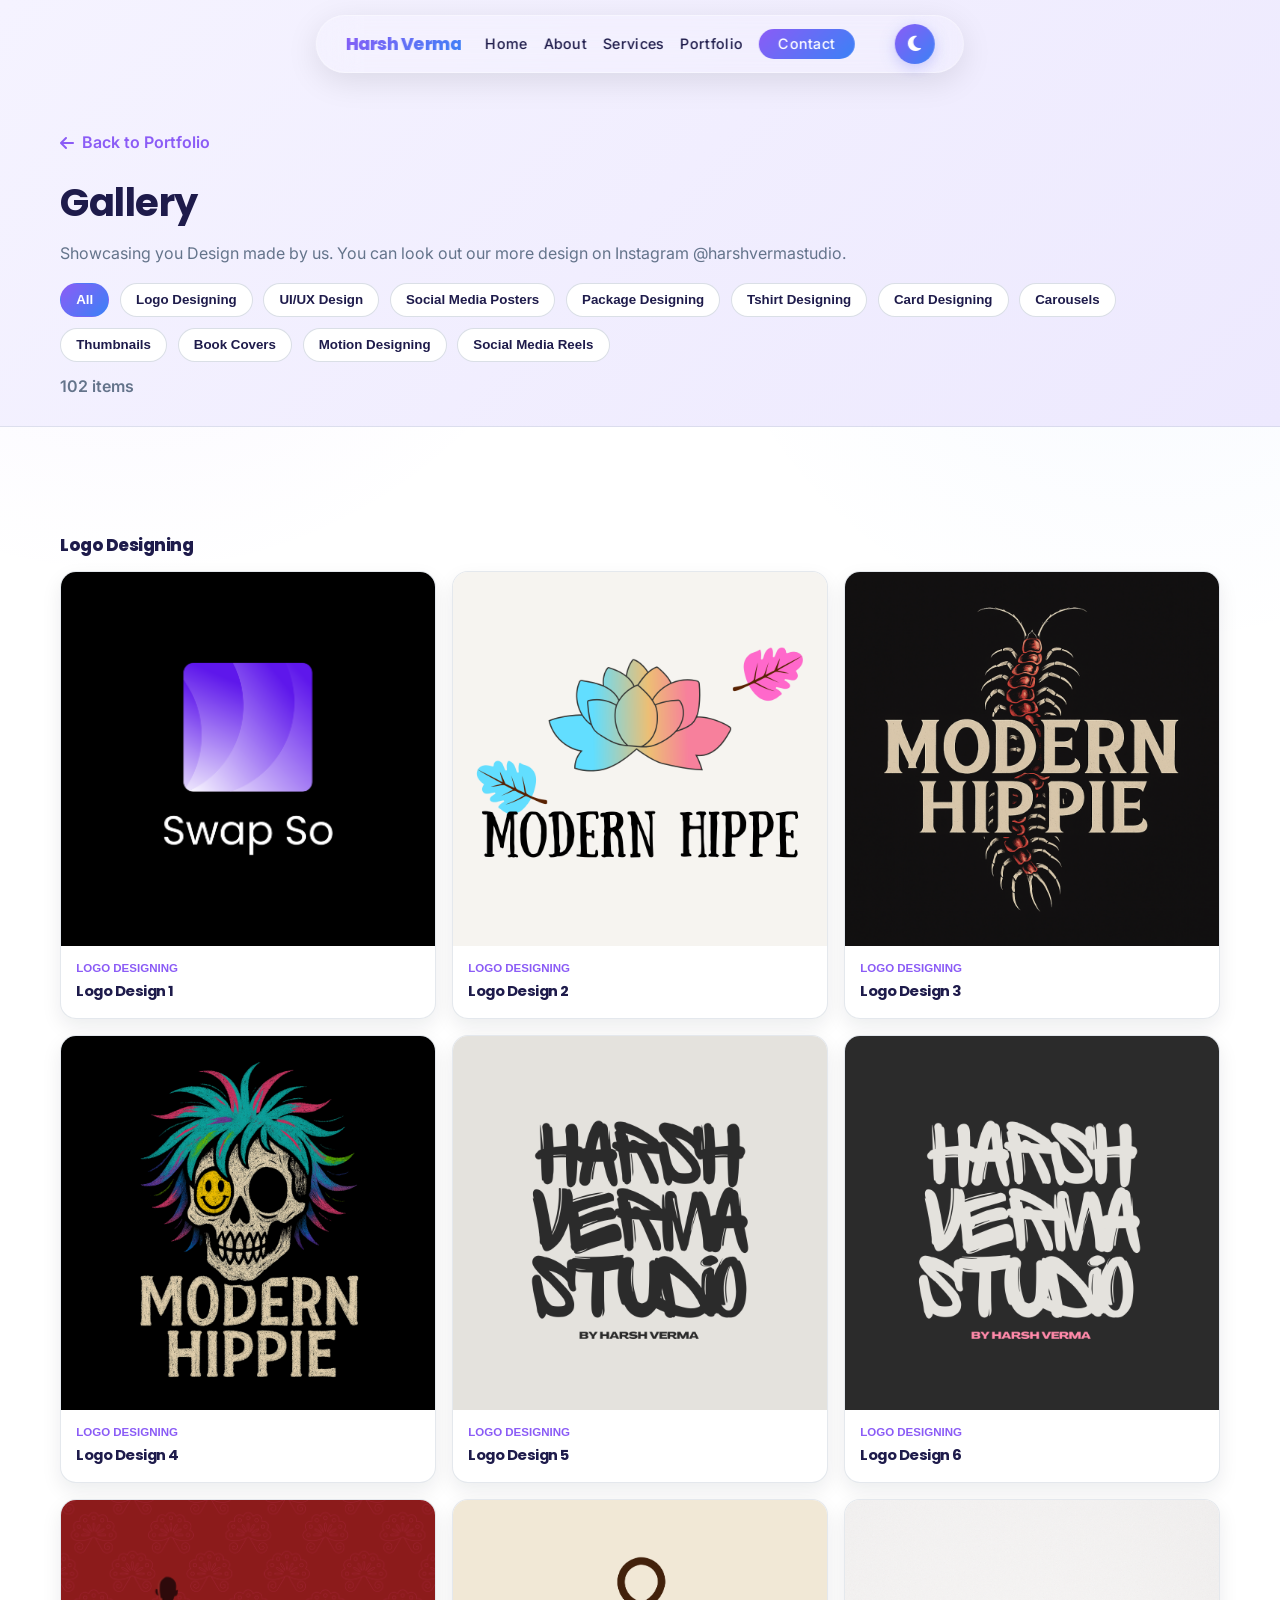
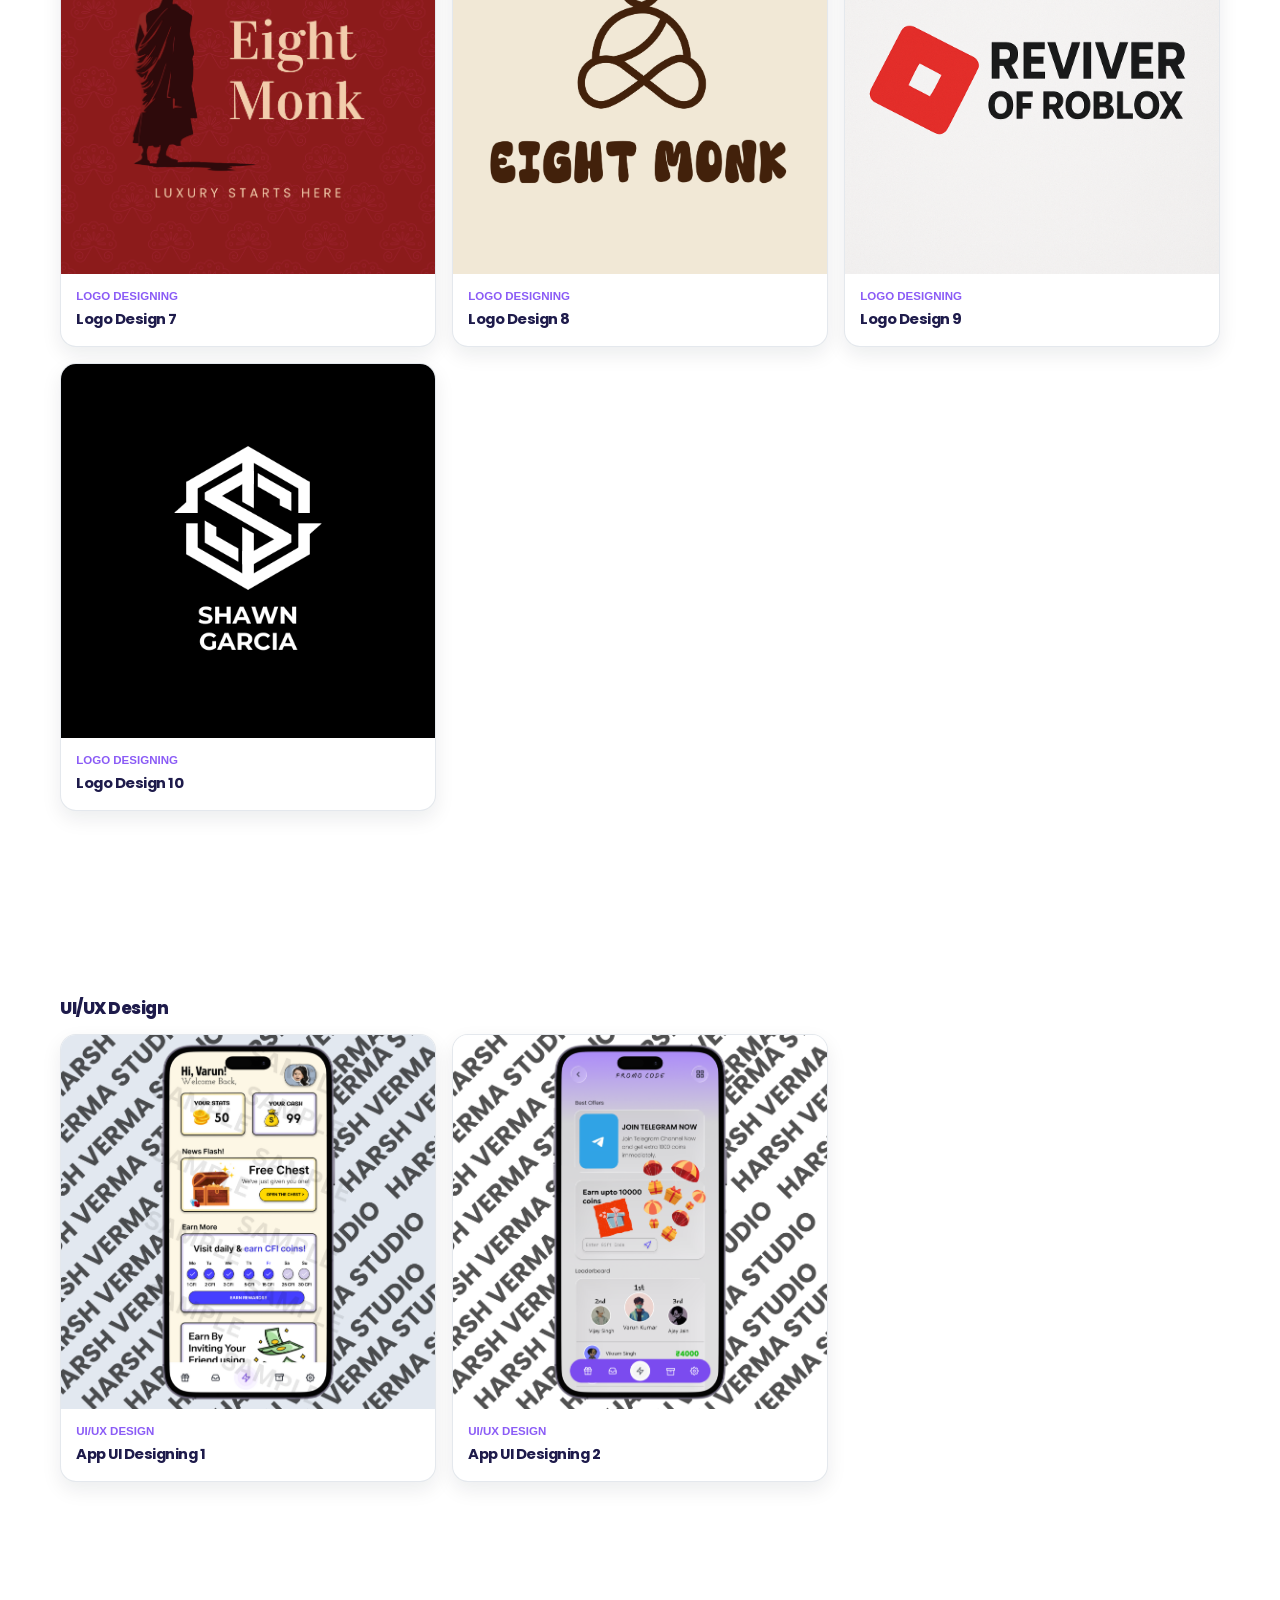
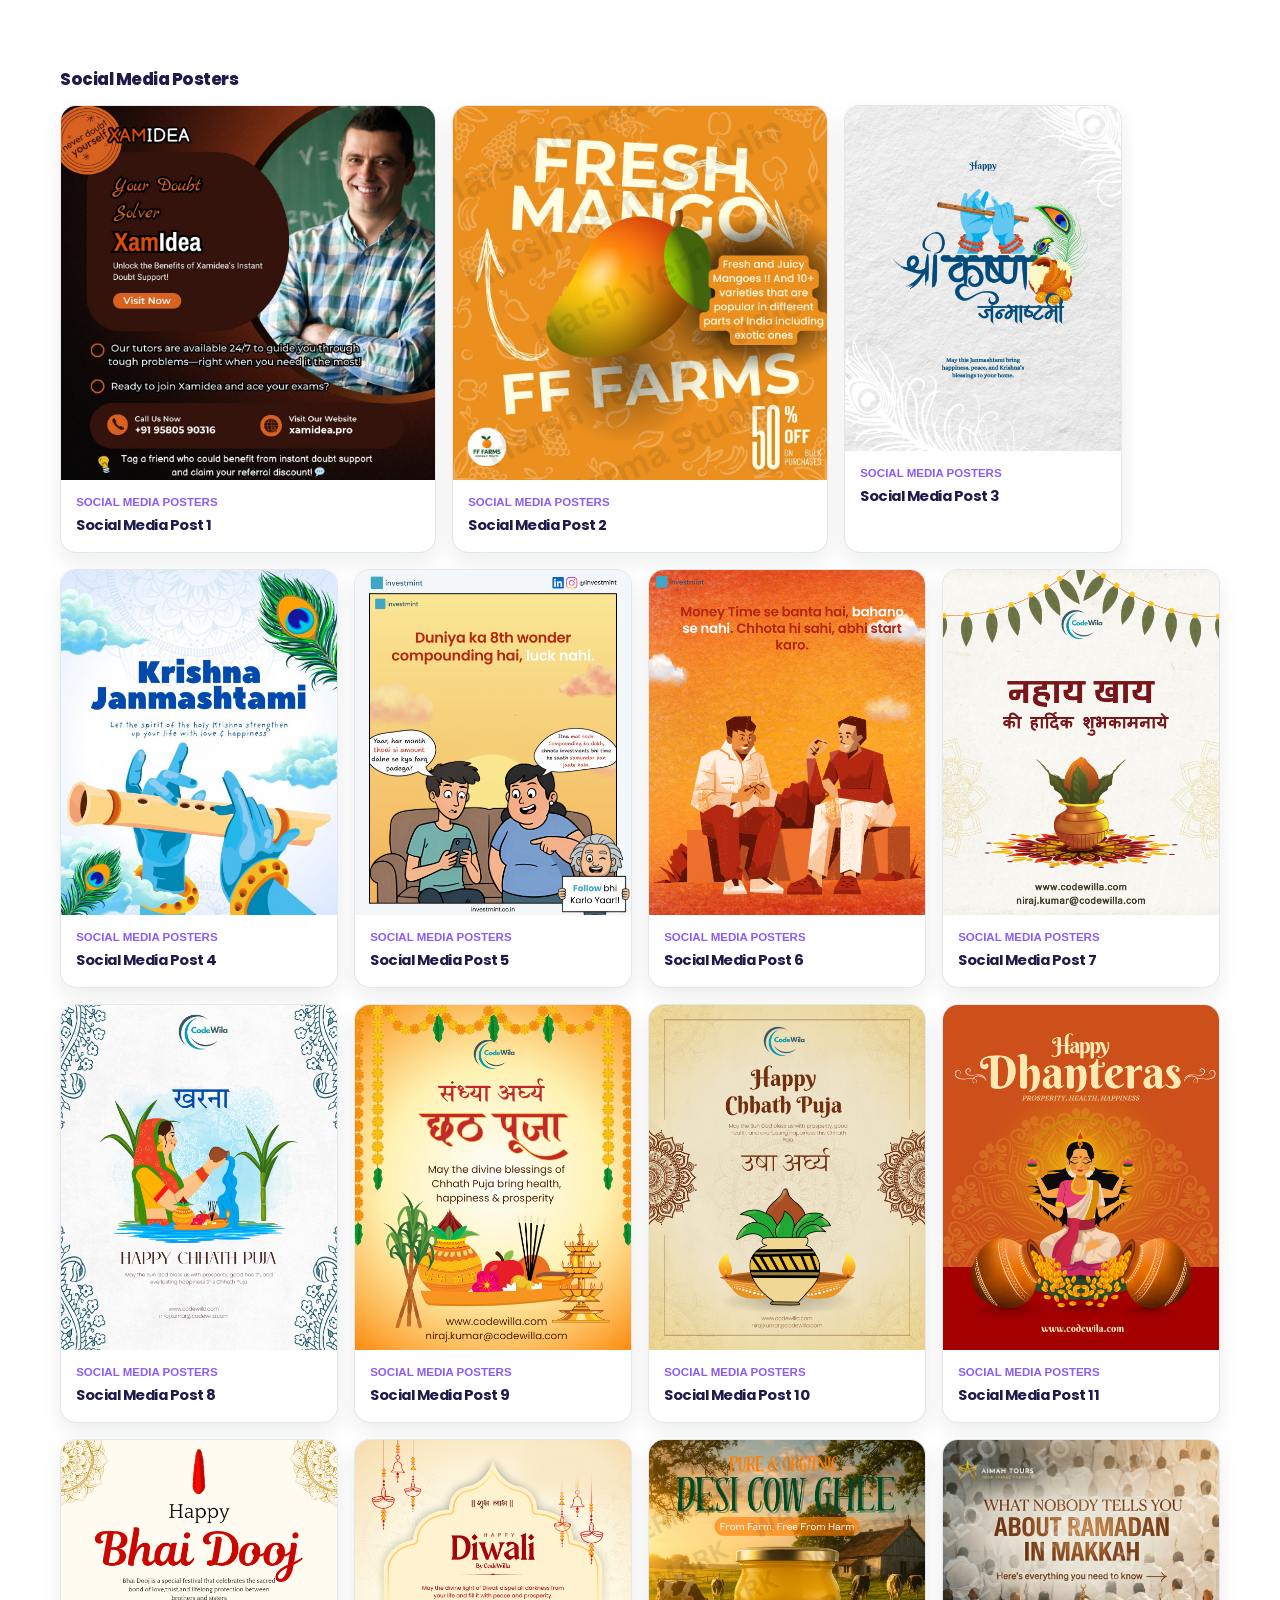
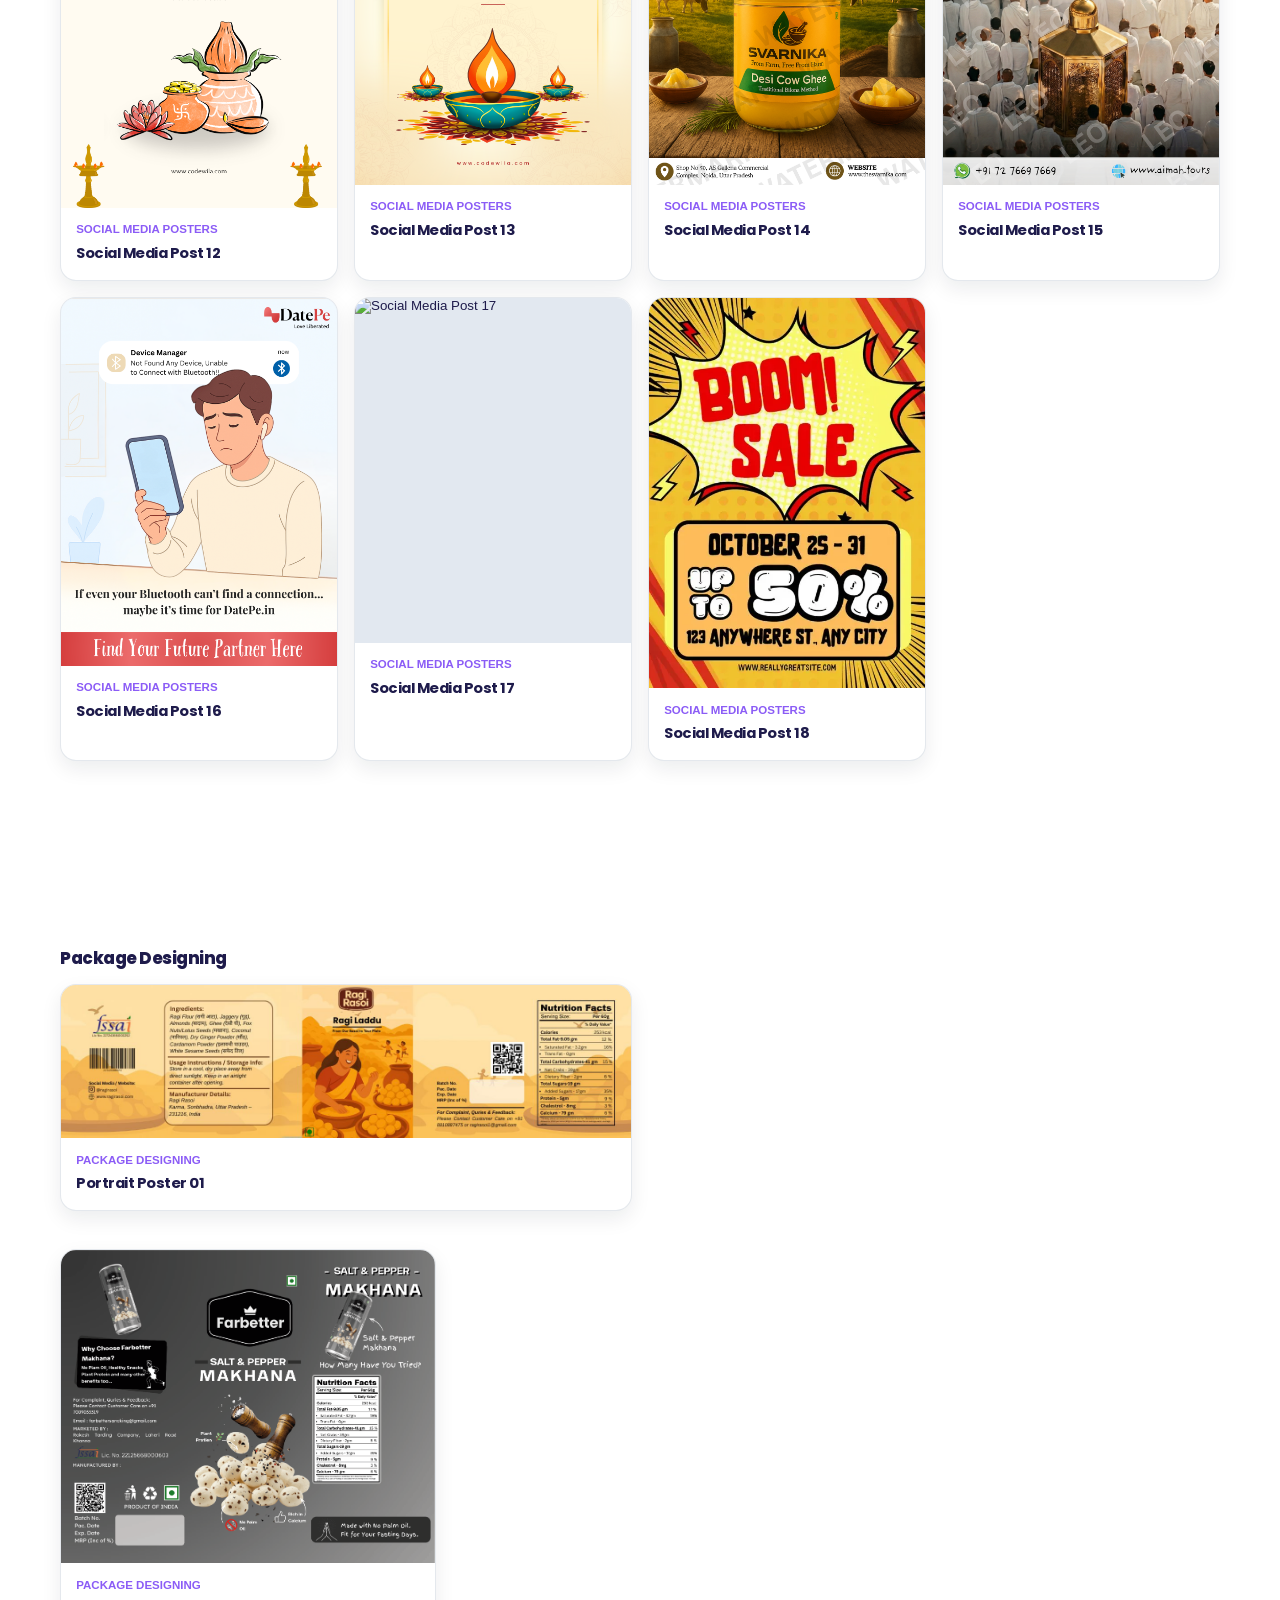
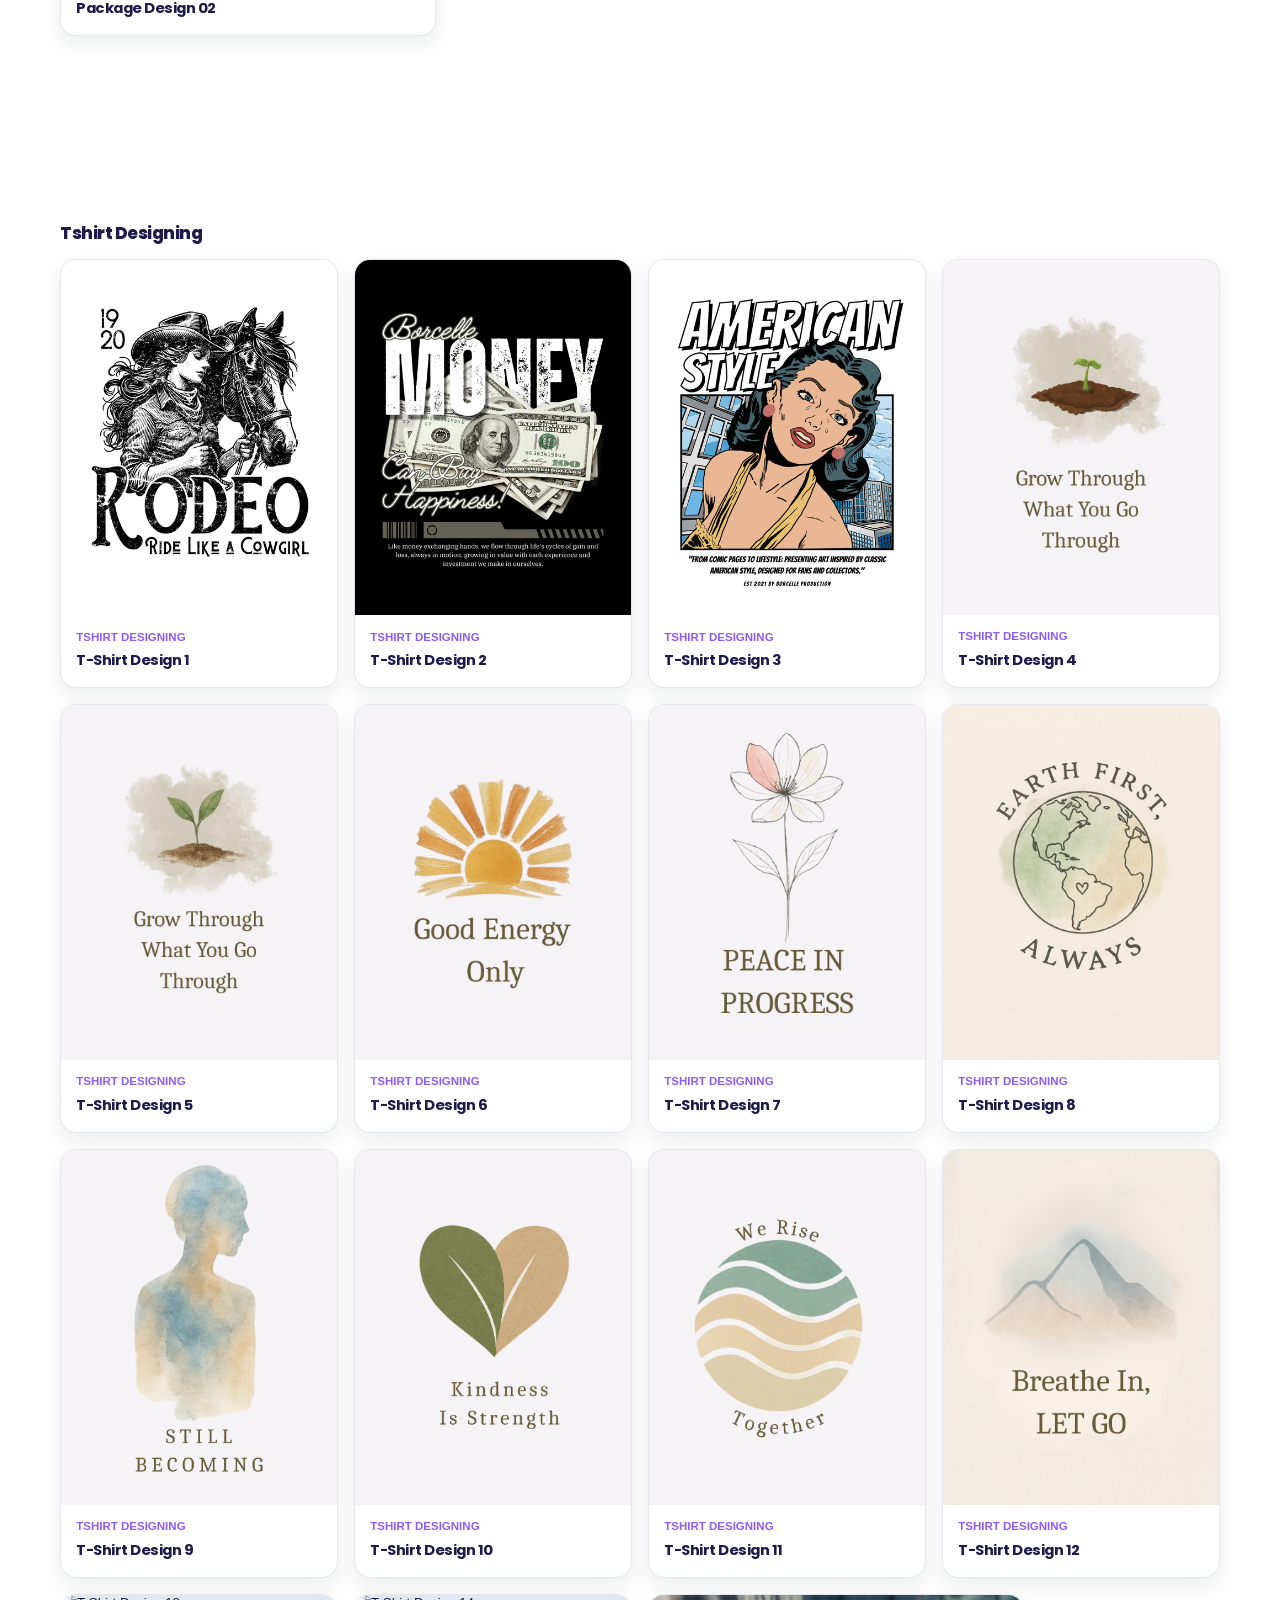
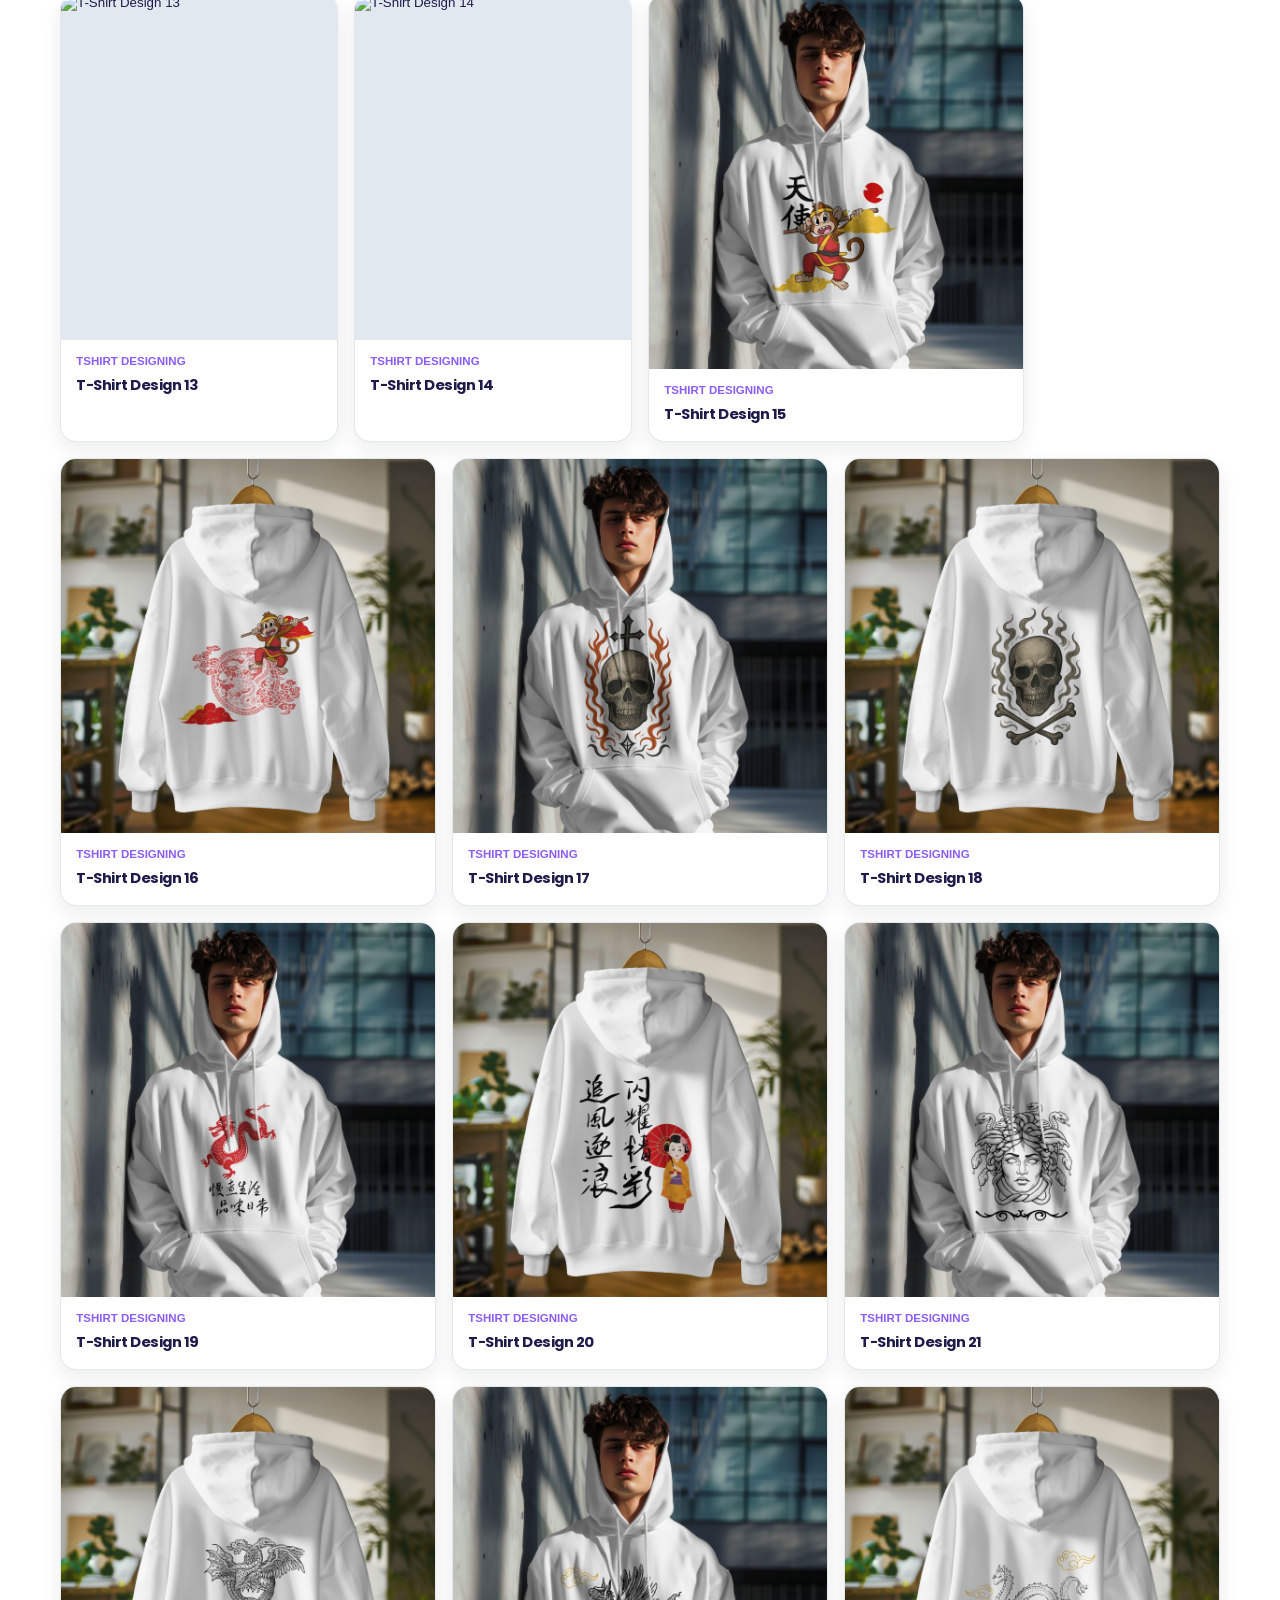
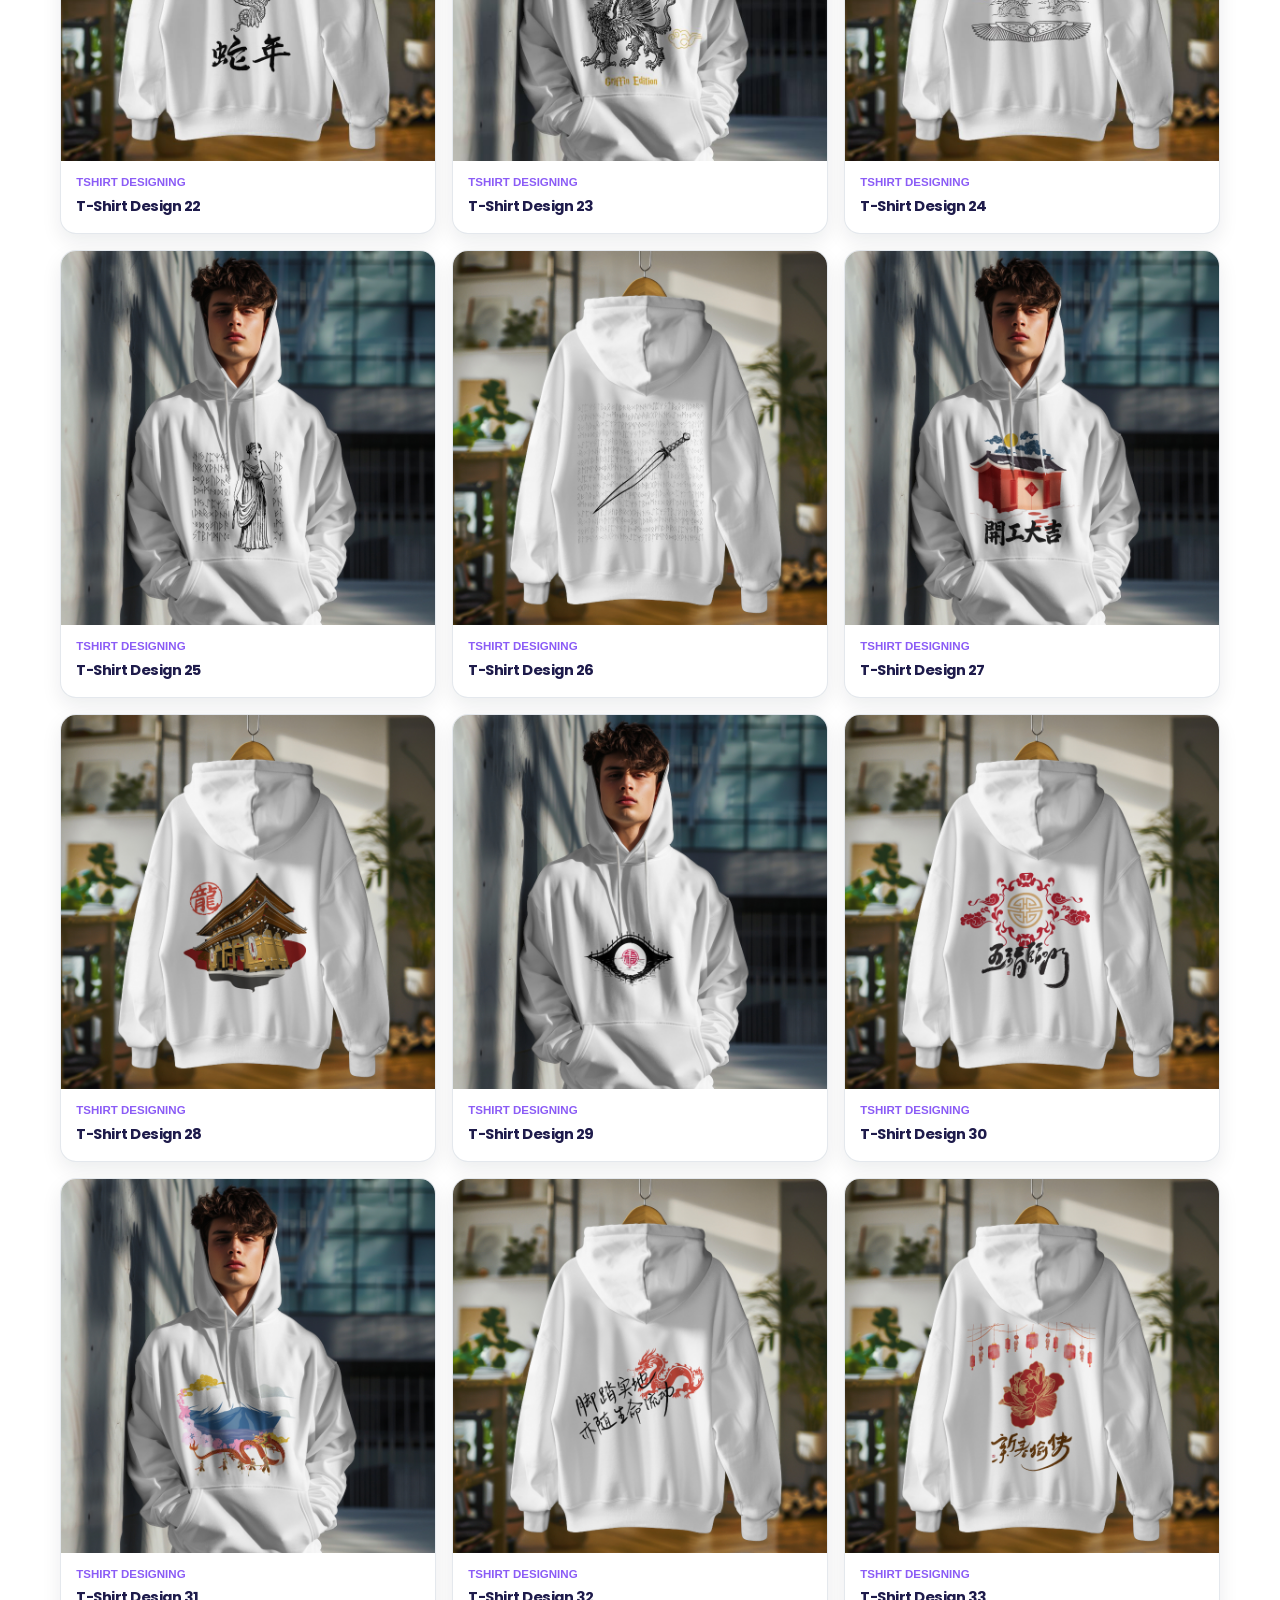
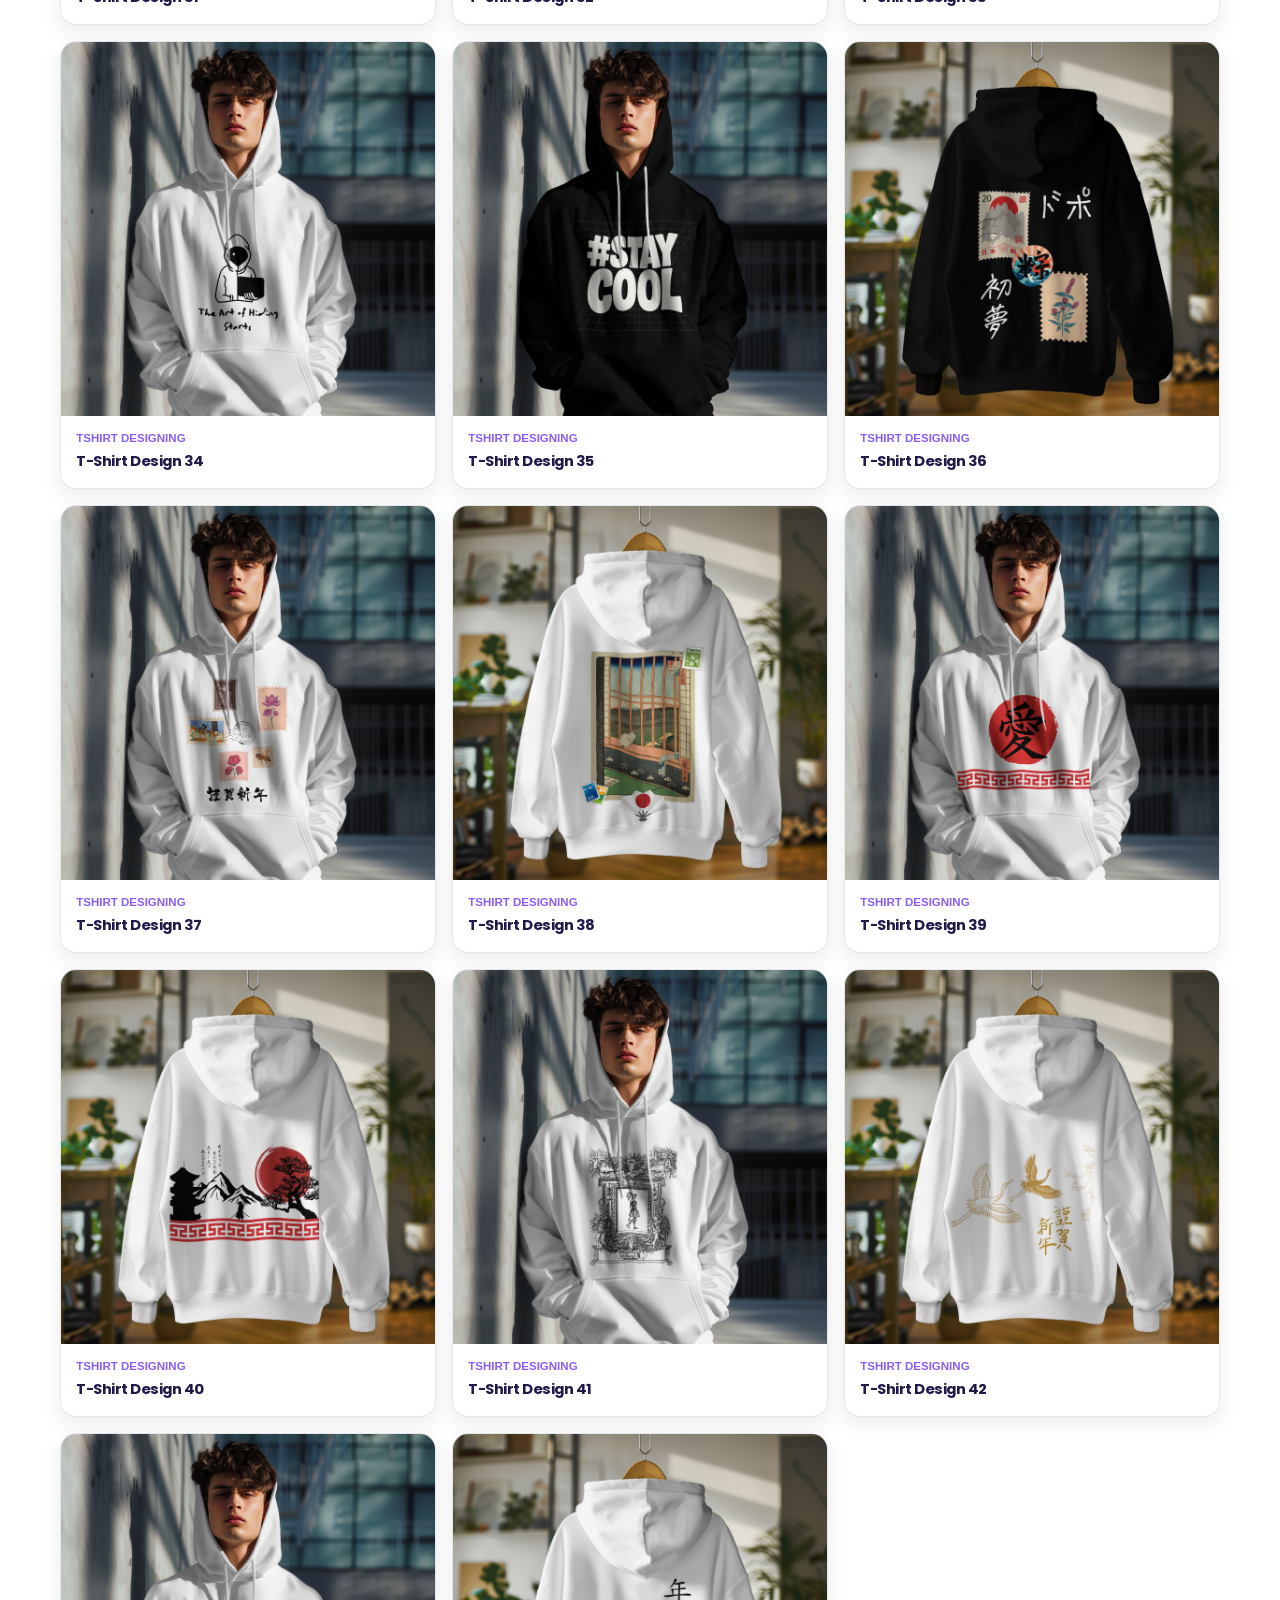
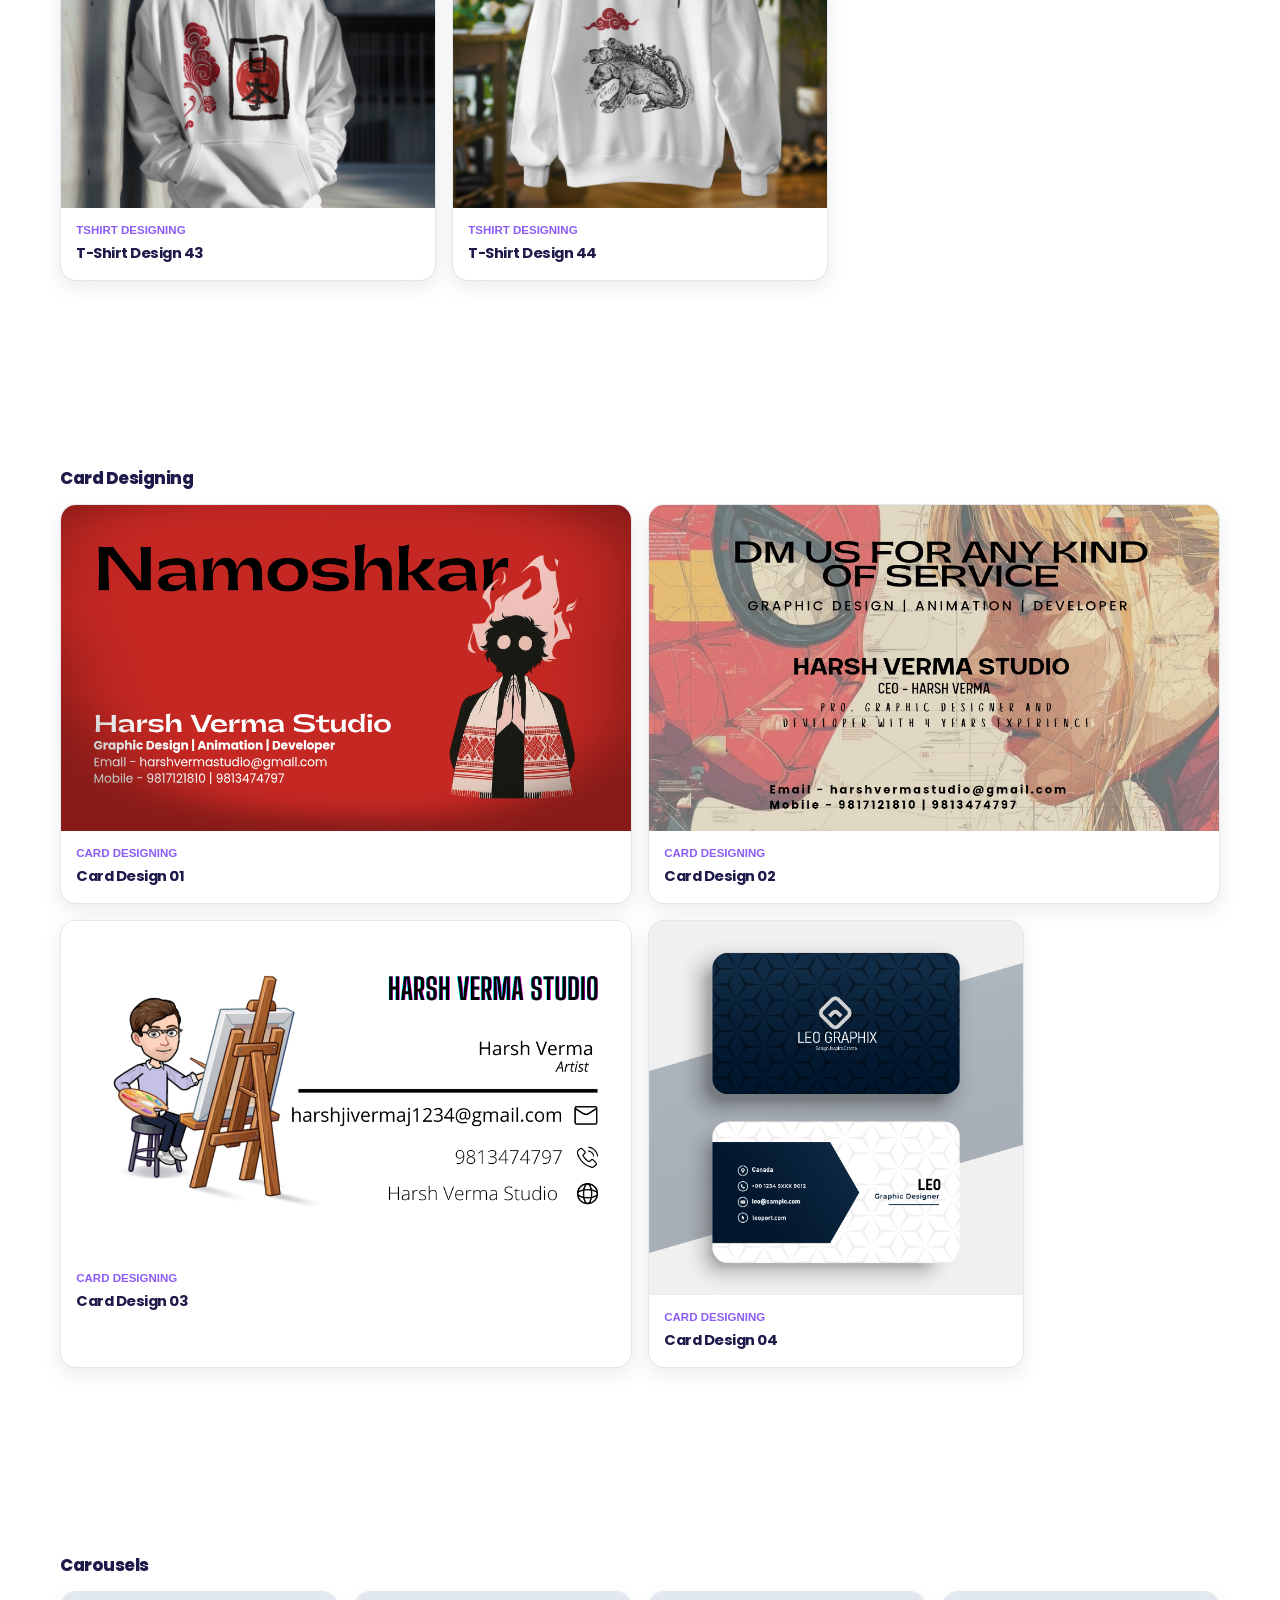
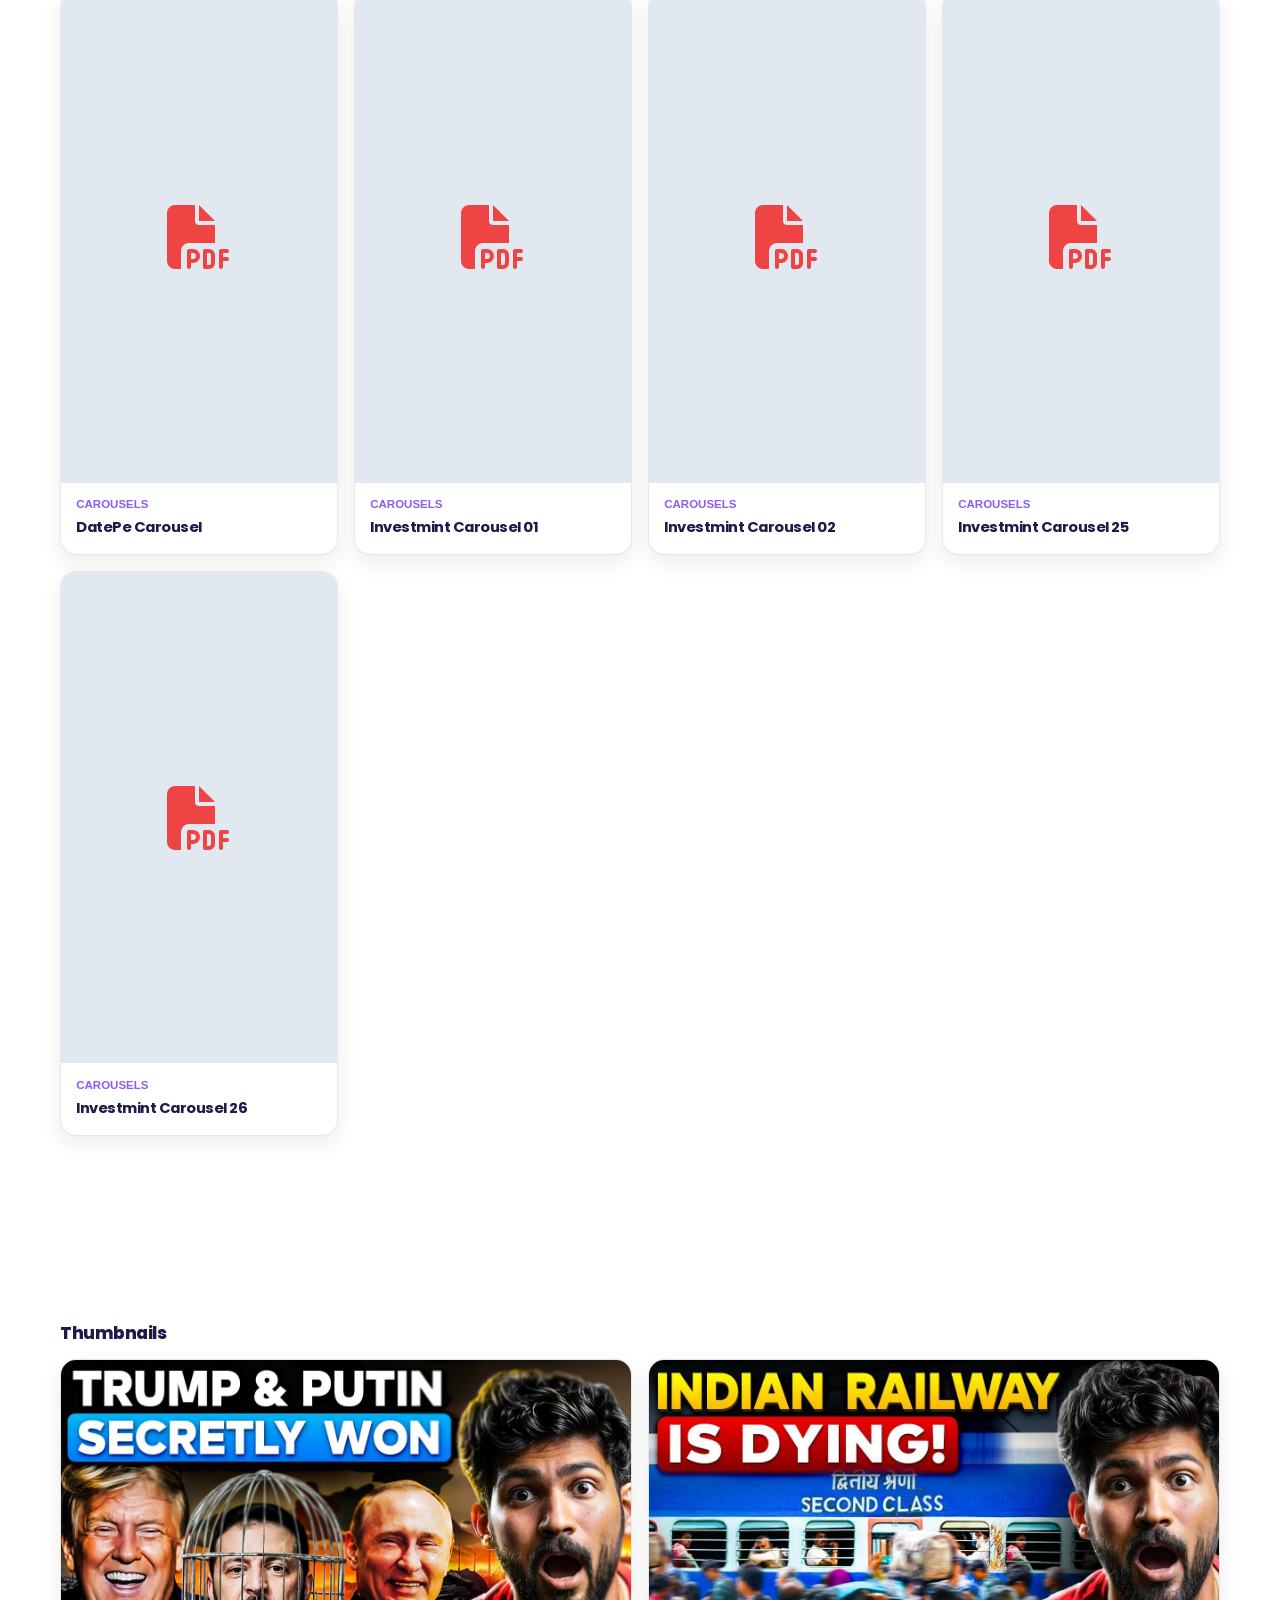
==== commit 0c742a98: "Update portfolio-gallery.html" ====
--- a/portfolio-gallery.html
+++ b/portfolio-gallery.html
@@ -44,7 +44,7 @@
         <div class="container">
             <a href="index.html#portfolio" class="rg2-back"><i class="fas fa-arrow-left"></i> Back to Portfolio</a>
             <h1>Gallery</h1>
-            <p>Rebuilt from scratch with clean grid and filters.</p>
+            <p>Showcasing you Design made by us. You can look out our more design on Instagram @harshvermastudio.</p>
             <div class="rg2-filters" id="rg2Filters">
                 <button class="active" data-filter="all">All</button>
                 <button data-filter="logo-designing">Logo Designing</button>
